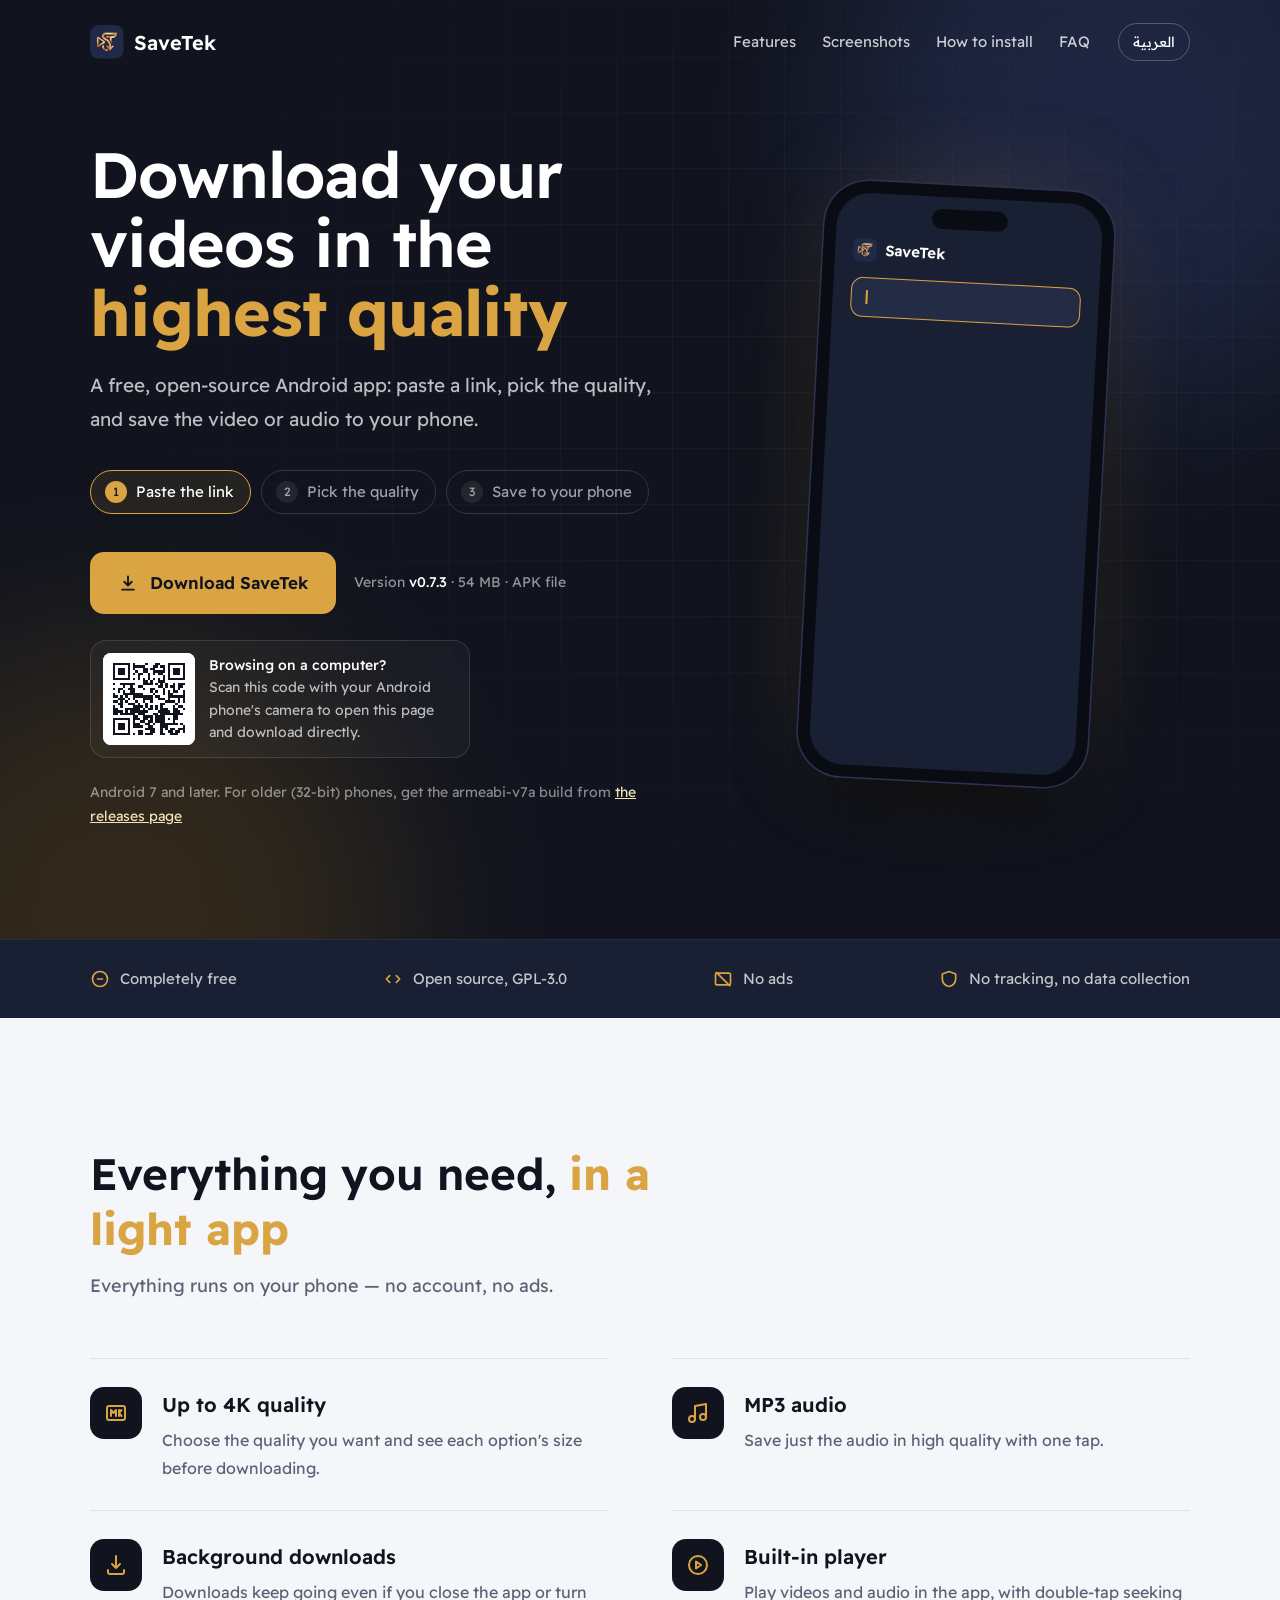
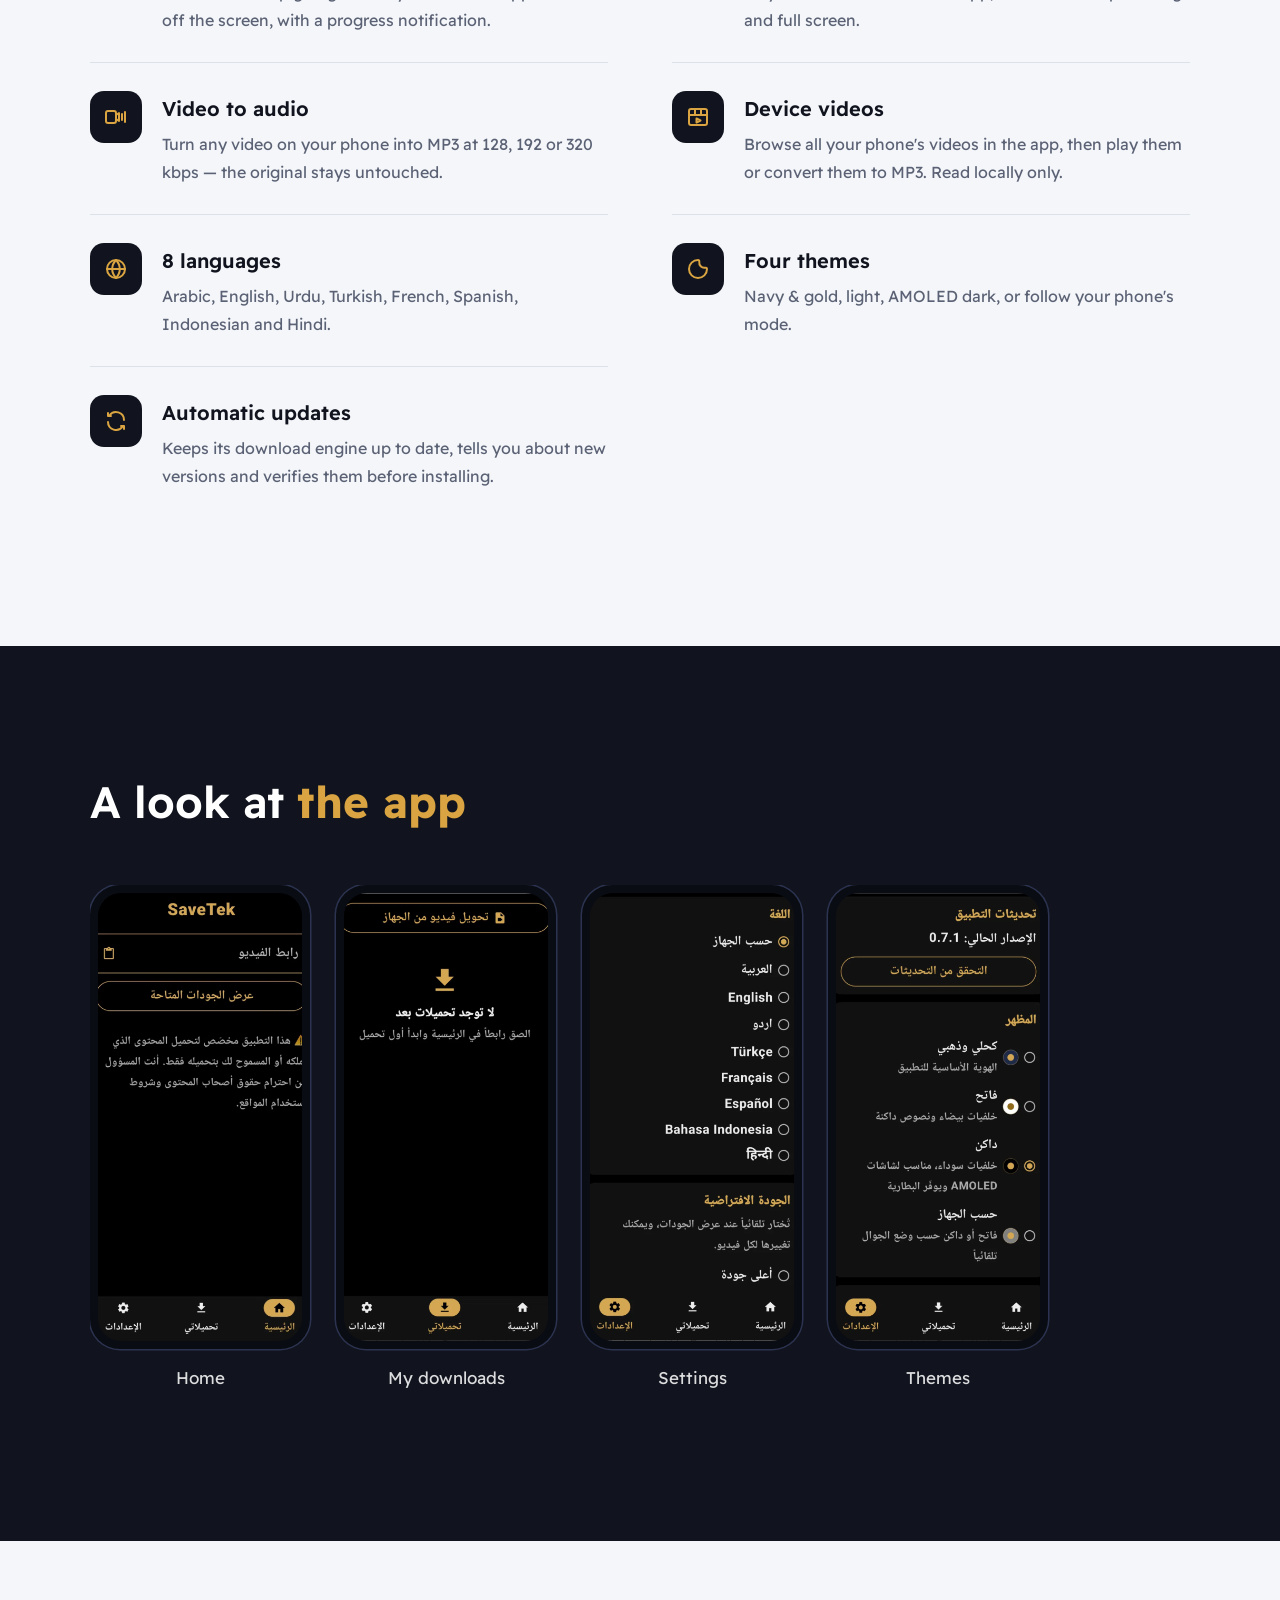
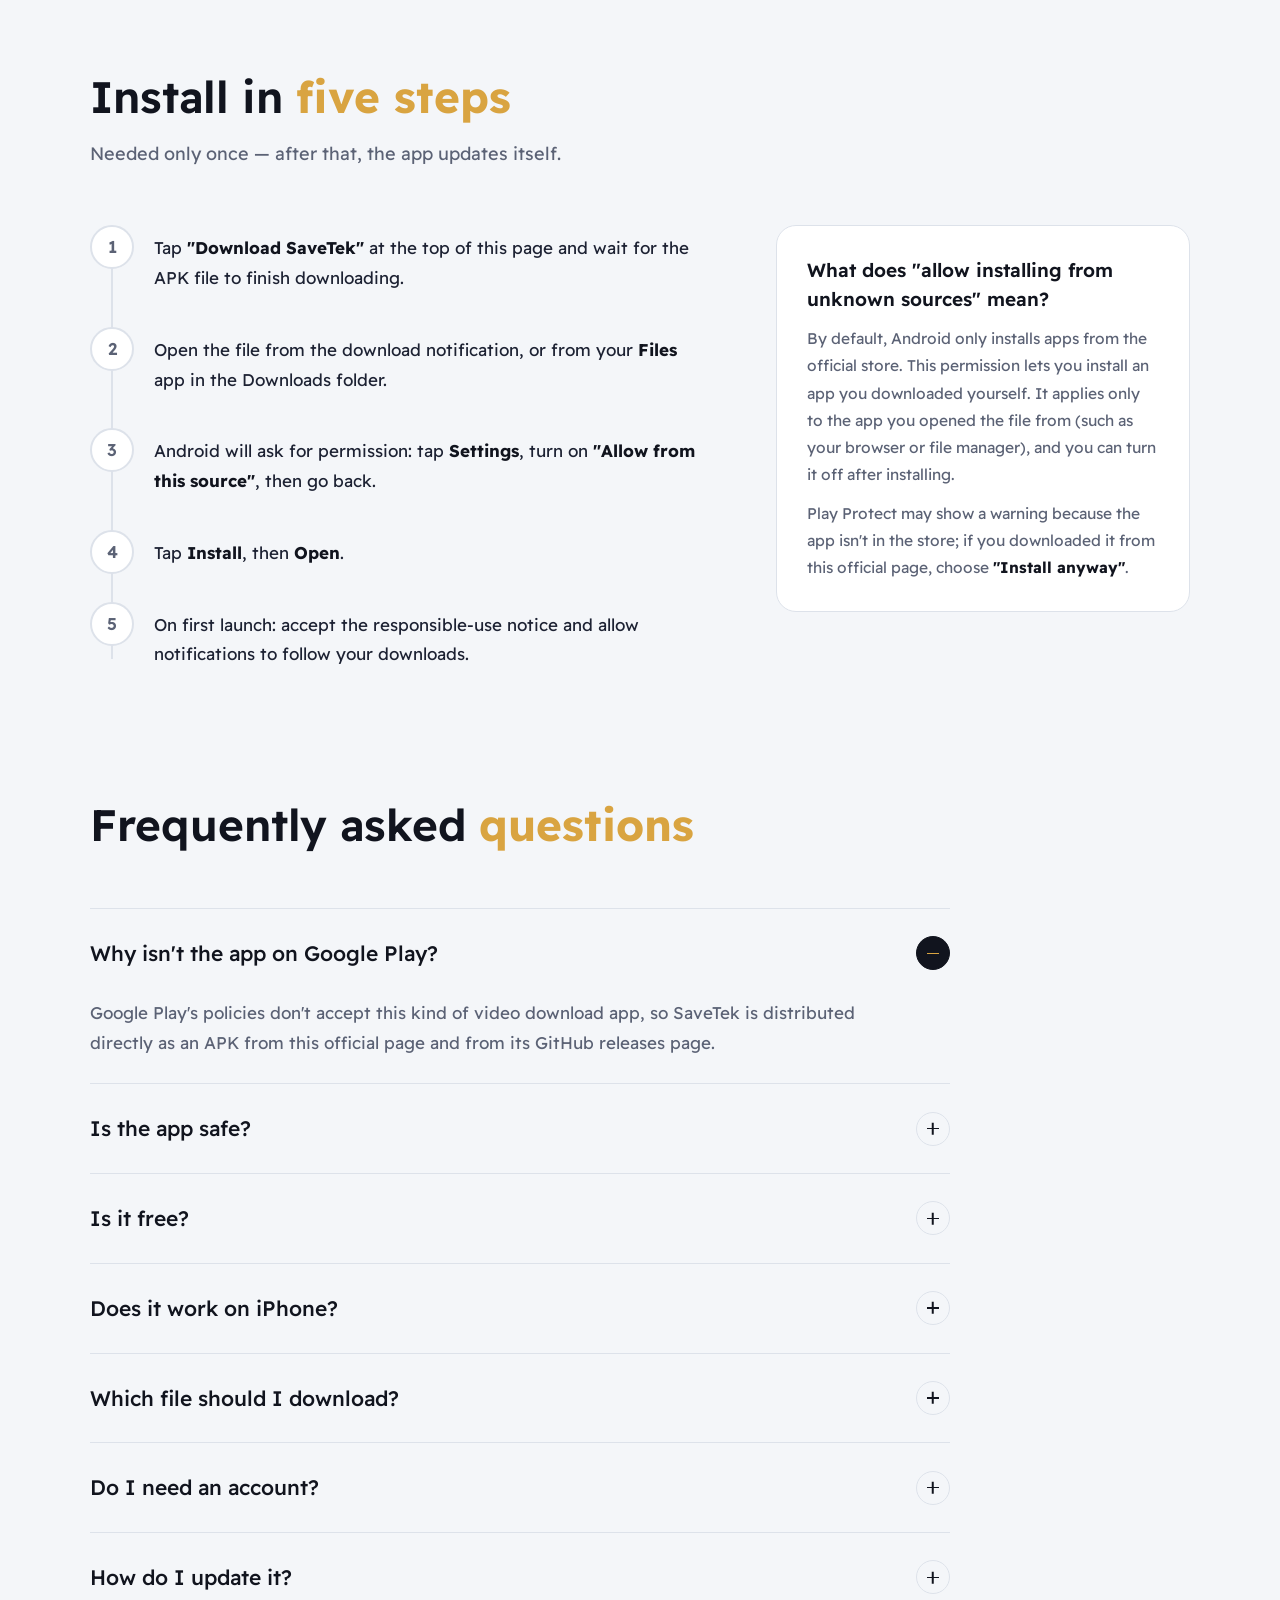
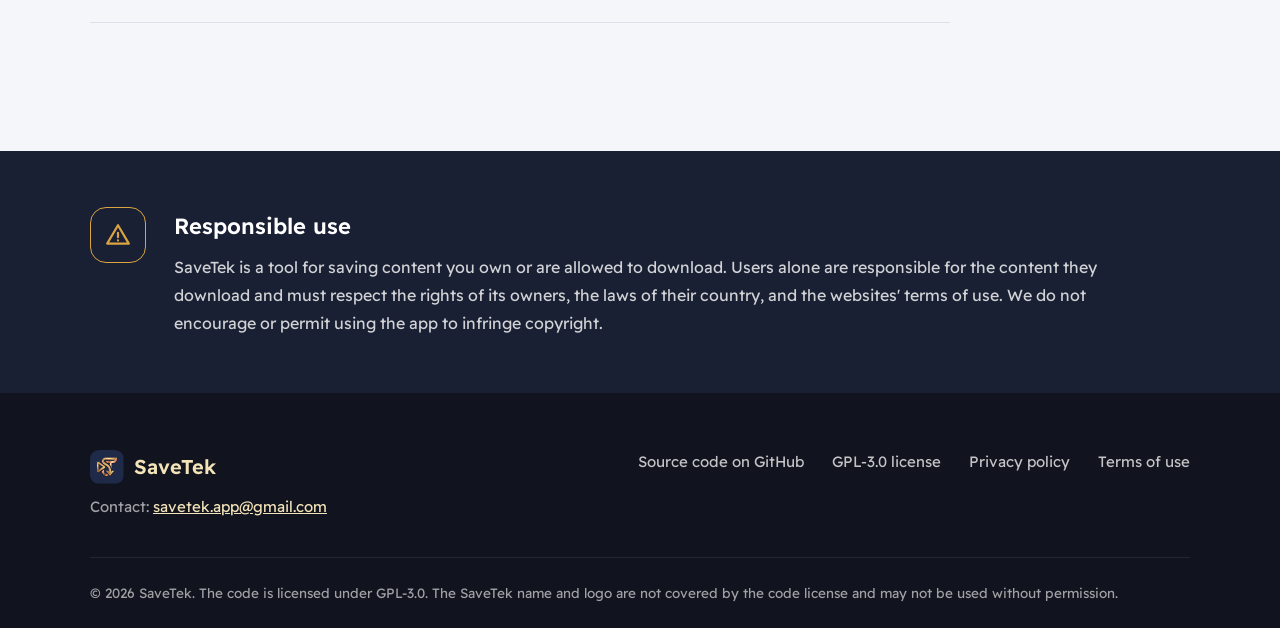
==== docs/index.html @ c4dacf95 "Improve landing page usability - Link previews: absolute og:image/og:url, canonical, Twitter card. -" ====
<!DOCTYPE html>
<html lang="ar" dir="rtl" class="no-js">
<head>
<meta charset="utf-8">
<meta name="viewport" content="width=device-width, initial-scale=1, viewport-fit=cover">
<!-- if JavaScript runs, remove "no-js" right away; otherwise all content stays visible -->
<script>document.documentElement.classList.remove("no-js")</script>
<title>SaveTek — حمّل فيديوهاتك بأعلى جودة</title>
<meta name="description" content="SaveTek: تطبيق أندرويد مجاني ومفتوح المصدر لحفظ الفيديوهات بأعلى جودة، مع صوت MP3 ومشغّل داخلي وتعدد اللغات.">
<link rel="canonical" href="https://savetekapp-lang.github.io/SaveTek/">
<!-- link previews (WhatsApp, Telegram, X…): image and URL must be absolute -->
<meta property="og:type" content="website">
<meta property="og:site_name" content="SaveTek">
<meta property="og:url" content="https://savetekapp-lang.github.io/SaveTek/">
<meta property="og:title" content="SaveTek — حمّل فيديوهاتك بأعلى جودة">
<meta property="og:description" content="تطبيق أندرويد مجاني ومفتوح المصدر لحفظ الفيديوهات بأعلى جودة — Free, open-source Android app to save your videos in the highest quality">
<meta property="og:image" content="https://savetekapp-lang.github.io/SaveTek/assets/icon-512.png">
<meta property="og:image:width" content="512">
<meta property="og:image:height" content="512">
<meta property="og:image:alt" content="SaveTek">
<meta property="og:locale" content="ar_AR">
<meta property="og:locale:alternate" content="en_US">
<meta name="twitter:card" content="summary">
<meta name="theme-color" content="#11141E">
<link rel="icon" href="assets/favicon-64.png">
<link rel="apple-touch-icon" href="assets/icon-512.png">
<style>
/* fonts: self-hosted (SIL OFL 1.1, licenses in assets/fonts) — no requests to third parties */
@font-face{font-family:'IBM Plex Sans Arabic';font-style:normal;font-weight:400;font-display:swap;src:url(assets/fonts/ibmplexsansarabic-400-arabic.woff2) format('woff2');unicode-range:U+0600-06FF, U+0750-077F, U+0870-088E, U+0890-0891, U+0897-08E1, U+08E3-08FF, U+200C-200E, U+2010-2011, U+204F, U+2E41, U+FB50-FDFF, U+FE70-FE74, U+FE76-FEFC, U+102E0-102FB, U+10E60-10E7E, U+10EC2-10EC4, U+10EFC-10EFF, U+1EE00-1EE03, U+1EE05-1EE1F, U+1EE21-1EE22, U+1EE24, U+1EE27, U+1EE29-1EE32, U+1EE34-1EE37, U+1EE39, U+1EE3B, U+1EE42, U+1EE47, U+1EE49, U+1EE4B, U+1EE4D-1EE4F, U+1EE51-1EE52, U+1EE54, U+1EE57, U+1EE59, U+1EE5B, U+1EE5D, U+1EE5F, U+1EE61-1EE62, U+1EE64, U+1EE67-1EE6A, U+1EE6C-1EE72, U+1EE74-1EE77, U+1EE79-1EE7C, U+1EE7E, U+1EE80-1EE89, U+1EE8B-1EE9B, U+1EEA1-1EEA3, U+1EEA5-1EEA9, U+1EEAB-1EEBB, U+1EEF0-1EEF1}
@font-face{font-family:'IBM Plex Sans Arabic';font-style:normal;font-weight:400;font-display:swap;src:url(assets/fonts/ibmplexsansarabic-400-latin.woff2) format('woff2');unicode-range:U+0000-00FF, U+0131, U+0152-0153, U+02BB-02BC, U+02C6, U+02DA, U+02DC, U+0304, U+0308, U+0329, U+2000-206F, U+20AC, U+2122, U+2191, U+2193, U+2212, U+2215, U+FEFF, U+FFFD}
@font-face{font-family:'IBM Plex Sans Arabic';font-style:normal;font-weight:500;font-display:swap;src:url(assets/fonts/ibmplexsansarabic-500-arabic.woff2) format('woff2');unicode-range:U+0600-06FF, U+0750-077F, U+0870-088E, U+0890-0891, U+0897-08E1, U+08E3-08FF, U+200C-200E, U+2010-2011, U+204F, U+2E41, U+FB50-FDFF, U+FE70-FE74, U+FE76-FEFC, U+102E0-102FB, U+10E60-10E7E, U+10EC2-10EC4, U+10EFC-10EFF, U+1EE00-1EE03, U+1EE05-1EE1F, U+1EE21-1EE22, U+1EE24, U+1EE27, U+1EE29-1EE32, U+1EE34-1EE37, U+1EE39, U+1EE3B, U+1EE42, U+1EE47, U+1EE49, U+1EE4B, U+1EE4D-1EE4F, U+1EE51-1EE52, U+1EE54, U+1EE57, U+1EE59, U+1EE5B, U+1EE5D, U+1EE5F, U+1EE61-1EE62, U+1EE64, U+1EE67-1EE6A, U+1EE6C-1EE72, U+1EE74-1EE77, U+1EE79-1EE7C, U+1EE7E, U+1EE80-1EE89, U+1EE8B-1EE9B, U+1EEA1-1EEA3, U+1EEA5-1EEA9, U+1EEAB-1EEBB, U+1EEF0-1EEF1}
@font-face{font-family:'IBM Plex Sans Arabic';font-style:normal;font-weight:500;font-display:swap;src:url(assets/fonts/ibmplexsansarabic-500-latin.woff2) format('woff2');unicode-range:U+0000-00FF, U+0131, U+0152-0153, U+02BB-02BC, U+02C6, U+02DA, U+02DC, U+0304, U+0308, U+0329, U+2000-206F, U+20AC, U+2122, U+2191, U+2193, U+2212, U+2215, U+FEFF, U+FFFD}
@font-face{font-family:'IBM Plex Sans Arabic';font-style:normal;font-weight:600;font-display:swap;src:url(assets/fonts/ibmplexsansarabic-600-arabic.woff2) format('woff2');unicode-range:U+0600-06FF, U+0750-077F, U+0870-088E, U+0890-0891, U+0897-08E1, U+08E3-08FF, U+200C-200E, U+2010-2011, U+204F, U+2E41, U+FB50-FDFF, U+FE70-FE74, U+FE76-FEFC, U+102E0-102FB, U+10E60-10E7E, U+10EC2-10EC4, U+10EFC-10EFF, U+1EE00-1EE03, U+1EE05-1EE1F, U+1EE21-1EE22, U+1EE24, U+1EE27, U+1EE29-1EE32, U+1EE34-1EE37, U+1EE39, U+1EE3B, U+1EE42, U+1EE47, U+1EE49, U+1EE4B, U+1EE4D-1EE4F, U+1EE51-1EE52, U+1EE54, U+1EE57, U+1EE59, U+1EE5B, U+1EE5D, U+1EE5F, U+1EE61-1EE62, U+1EE64, U+1EE67-1EE6A, U+1EE6C-1EE72, U+1EE74-1EE77, U+1EE79-1EE7C, U+1EE7E, U+1EE80-1EE89, U+1EE8B-1EE9B, U+1EEA1-1EEA3, U+1EEA5-1EEA9, U+1EEAB-1EEBB, U+1EEF0-1EEF1}
@font-face{font-family:'IBM Plex Sans Arabic';font-style:normal;font-weight:600;font-display:swap;src:url(assets/fonts/ibmplexsansarabic-600-latin.woff2) format('woff2');unicode-range:U+0000-00FF, U+0131, U+0152-0153, U+02BB-02BC, U+02C6, U+02DA, U+02DC, U+0304, U+0308, U+0329, U+2000-206F, U+20AC, U+2122, U+2191, U+2193, U+2212, U+2215, U+FEFF, U+FFFD}
@font-face{font-family:'Readex Pro';font-style:normal;font-weight:400 700;font-display:swap;src:url(assets/fonts/readexpro-arabic.woff2) format('woff2');unicode-range:U+0600-06FF, U+0750-077F, U+0870-088E, U+0890-0891, U+0897-08E1, U+08E3-08FF, U+200C-200E, U+2010-2011, U+204F, U+2E41, U+FB50-FDFF, U+FE70-FE74, U+FE76-FEFC, U+102E0-102FB, U+10E60-10E7E, U+10EC2-10EC4, U+10EFC-10EFF, U+1EE00-1EE03, U+1EE05-1EE1F, U+1EE21-1EE22, U+1EE24, U+1EE27, U+1EE29-1EE32, U+1EE34-1EE37, U+1EE39, U+1EE3B, U+1EE42, U+1EE47, U+1EE49, U+1EE4B, U+1EE4D-1EE4F, U+1EE51-1EE52, U+1EE54, U+1EE57, U+1EE59, U+1EE5B, U+1EE5D, U+1EE5F, U+1EE61-1EE62, U+1EE64, U+1EE67-1EE6A, U+1EE6C-1EE72, U+1EE74-1EE77, U+1EE79-1EE7C, U+1EE7E, U+1EE80-1EE89, U+1EE8B-1EE9B, U+1EEA1-1EEA3, U+1EEA5-1EEA9, U+1EEAB-1EEBB, U+1EEF0-1EEF1}
@font-face{font-family:'Readex Pro';font-style:normal;font-weight:400 700;font-display:swap;src:url(assets/fonts/readexpro-latin.woff2) format('woff2');unicode-range:U+0000-00FF, U+0131, U+0152-0153, U+02BB-02BC, U+02C6, U+02DA, U+02DC, U+0304, U+0308, U+0329, U+2000-206F, U+20AC, U+2122, U+2191, U+2193, U+2212, U+2215, U+FEFF, U+FFFD}

:root{
  --ink:#11141E;        /* brand navy */
  --navy:#1A2033;
  --navy-2:#242C45;
  --gold:#D9A441;
  --gold-soft:#F3E3B8;
  --paper:#F4F6F9;
  --white:#FFFFFF;
  --text:#1D2233;
  --muted:#5B6275;
  --line:#DDE2EA;
  --head:"Readex Pro","IBM Plex Sans Arabic",system-ui,sans-serif;
  --body:"IBM Plex Sans Arabic","Readex Pro",system-ui,sans-serif;
  --wrap:1180px;
  --ease:cubic-bezier(.2,.7,.2,1);
}
*{box-sizing:border-box;margin:0;padding:0}
html{scroll-behavior:smooth;-webkit-text-size-adjust:100%}
body{font-family:var(--body);color:var(--text);background:var(--paper);line-height:1.75;font-size:17px}
img{max-width:100%;display:block}
a{color:inherit}
button{font:inherit;cursor:pointer}
:focus-visible{outline:3px solid var(--gold);outline-offset:3px;border-radius:6px}
.wrap{max-width:var(--wrap);margin-inline:auto;padding-inline:clamp(20px,4vw,40px)}

/* bilingual */
html[lang="ar"] .en{display:none!important}
html[lang="en"] .ar{display:none!important}
html[lang="en"] body{font-family:"Readex Pro",system-ui,sans-serif}

/* ---------- header ---------- */
.hdr{position:fixed;inset-inline:0;top:0;z-index:50;padding-top:env(safe-area-inset-top,0px);transition:background .35s var(--ease),box-shadow .35s var(--ease)}
.hdr .wrap{display:flex;align-items:center;gap:28px;height:84px;transition:height .35s var(--ease)}
.hdr.scrolled{background:rgba(17,20,30,.92);backdrop-filter:blur(12px);-webkit-backdrop-filter:blur(12px);box-shadow:0 1px 0 rgba(255,255,255,.06)}
.hdr.scrolled .wrap{height:66px}
.brand{display:flex;align-items:center;gap:10px;color:#fff;text-decoration:none;font-family:var(--head);font-weight:600;font-size:20px}
.brand img{width:34px;height:34px;border-radius:9px}
.nav{display:flex;gap:26px;margin-inline-start:auto}
.nav a{color:rgba(255,255,255,.78);text-decoration:none;font-size:15px;position:relative;padding:6px 0;transition:color .2s}
.nav a::after{content:"";position:absolute;inset-inline:0;bottom:0;height:2px;background:var(--gold);transform:scaleX(0);transition:transform .3s var(--ease)}
.nav a:hover{color:#fff}.nav a:hover::after{transform:scaleX(1)}
.lang{border:1px solid rgba(255,255,255,.25);background:none;color:#fff;border-radius:999px;padding:6px 14px;font-size:14px;transition:border-color .2s,background .2s}
.lang:hover{border-color:var(--gold);background:rgba(217,164,65,.1)}
.burger{display:none;background:none;border:0;color:#fff;width:40px;height:40px;margin-inline-start:auto}
@media (max-width:820px){
  .nav{position:fixed;inset-inline:0;top:0;padding:calc(90px + env(safe-area-inset-top,0px)) 28px 28px;flex-direction:column;gap:6px;background:var(--ink);transform:translateY(-100%);transition:transform .4s var(--ease);z-index:-1}
  .nav a{font-size:20px;padding:12px 0}
  .nav.open{transform:none}
  .burger{display:grid;place-items:center}
  .nav{margin:0}
}

/* ---------- hero ---------- */
.hero{position:relative;background:var(--ink);color:#fff;overflow:hidden;padding:calc(140px + env(safe-area-inset-top,0px)) 0 110px}
.hero::before{content:"";position:absolute;inset:0;background-image:linear-gradient(rgba(255,255,255,.035) 1px,transparent 1px),linear-gradient(90deg,rgba(255,255,255,.035) 1px,transparent 1px);background-size:56px 56px;mask-image:radial-gradient(ellipse at 70% 40%,#000 20%,transparent 70%);-webkit-mask-image:radial-gradient(ellipse at 70% 40%,#000 20%,transparent 70%)}
.glow{position:absolute;width:560px;height:560px;border-radius:50%;filter:blur(90px);opacity:.45;pointer-events:none}
.glow.a{background:#2E3B6B;top:-160px;inset-inline-end:-120px;animation:drift 16s ease-in-out infinite alternate}
.glow.b{background:#6B4E1A;bottom:-260px;inset-inline-start:-160px;opacity:.35;animation:drift 20s ease-in-out infinite alternate-reverse}
@keyframes drift{to{transform:translate(60px,40px) scale(1.1)}}
.hero-grid{position:relative;display:grid;grid-template-columns:1.1fr .9fr;gap:60px;align-items:center}
.hero h1{font-family:var(--head);font-weight:600;font-size:clamp(36px,5.4vw,64px);line-height:1.18;letter-spacing:-.01em;margin-bottom:22px}
html[lang="en"] .hero h1{line-height:1.08}
.hero h1 b{font-weight:700;color:var(--gold)}
.hero p.lead{color:rgba(255,255,255,.72);font-size:clamp(17px,1.6vw,19px);max-width:34em;margin-bottom:34px}
.flow{display:flex;flex-wrap:wrap;gap:10px;margin-bottom:38px;list-style:none}
.flow li{display:flex;align-items:center;gap:9px;padding:8px 16px 8px 14px;border-radius:999px;border:1px solid rgba(255,255,255,.14);color:rgba(255,255,255,.6);font-size:15px;transition:all .45s var(--ease)}
.flow li i{font-style:normal;width:22px;height:22px;border-radius:50%;display:grid;place-items:center;font-size:12px;background:rgba(255,255,255,.08);font-family:var(--head);transition:all .45s var(--ease)}
.flow li.on{color:#fff;border-color:var(--gold);background:rgba(217,164,65,.1)}
.flow li.on i{background:var(--gold);color:var(--ink)}
.cta-row{display:flex;flex-wrap:wrap;align-items:center;gap:18px}
.btn{display:inline-flex;align-items:center;gap:12px;background:var(--gold);color:var(--ink);text-decoration:none;font-family:var(--head);font-weight:600;font-size:17px;padding:16px 28px;border-radius:14px;transition:transform .25s var(--ease),box-shadow .25s var(--ease)}
.btn:hover{transform:translateY(-2px);box-shadow:0 14px 30px -12px rgba(217,164,65,.7)}
.btn svg{width:20px;height:20px}
.ver{font-size:14px;color:rgba(255,255,255,.55);line-height:1.5}
.ver strong{color:#fff;font-weight:500}
.note32{margin-top:22px;font-size:14px;color:rgba(255,255,255,.5)}
.note32 a{color:var(--gold-soft)}

/* phone mock (the one orchestrated moment) */
.phone-stage{display:grid;place-items:center}
.phone{width:290px;aspect-ratio:9/18.5;background:#0A0C13;border-radius:44px;padding:12px;box-shadow:0 0 0 1.5px #2C3350,0 40px 80px -30px rgba(0,0,0,.8),0 0 120px -40px rgba(217,164,65,.35);position:relative;transform:rotate(-3deg)}
html[dir="ltr"] .phone{transform:rotate(3deg)}
.screen{height:100%;border-radius:34px;background:var(--navy);overflow:hidden;padding:44px 18px 18px;display:flex;flex-direction:column;gap:14px;position:relative}
.screen::before{content:"";position:absolute;top:12px;left:50%;translate:-50% 0;width:76px;height:20px;border-radius:12px;background:#0A0C13}
.s-top{display:flex;align-items:center;gap:8px;font-family:var(--head);font-weight:600;font-size:15px}
.s-top img{width:24px;height:24px;border-radius:7px}
.s-input{background:var(--navy-2);border:1px solid #333D5E;border-radius:12px;padding:11px 12px;font-size:12px;color:#C9D0E3;direction:ltr;text-align:left;min-height:40px;display:flex;align-items:center;gap:2px;transition:border-color .3s}
.s-input .caret{width:1.5px;height:14px;background:var(--gold);animation:blink 1s steps(1) infinite}
@keyframes blink{50%{opacity:0}}
.phone[data-stage="1"] .s-input{border-color:var(--gold)}
.s-label{font-size:12px;color:#8E97B3;opacity:0;transition:opacity .3s}
.s-q{display:grid;gap:7px}
.s-q div{display:flex;justify-content:space-between;align-items:center;background:var(--navy-2);border:1px solid transparent;border-radius:10px;padding:9px 12px;font-size:12.5px;opacity:0;transform:translateY(8px);transition:all .4s var(--ease)}
.s-q div span{color:#8E97B3;font-size:11.5px;direction:ltr}
.phone[data-stage="2"] .s-label,.phone[data-stage="3"] .s-label,.phone[data-stage="4"] .s-label{opacity:1}
.phone[data-stage="2"] .s-q div,.phone[data-stage="3"] .s-q div,.phone[data-stage="4"] .s-q div{opacity:1;transform:none}
.s-q div:nth-child(2){transition-delay:.08s}.s-q div:nth-child(3){transition-delay:.16s}.s-q div:nth-child(4){transition-delay:.24s}
.phone .s-q div.pick{border-color:var(--gold);background:rgba(217,164,65,.12)}
.s-prog{margin-top:auto;background:var(--navy-2);border-radius:14px;padding:12px;opacity:0;transform:translateY(10px);transition:all .4s var(--ease)}
.phone[data-stage="3"] .s-prog,.phone[data-stage="4"] .s-prog{opacity:1;transform:none}
.s-prog .row{display:flex;justify-content:space-between;font-size:11.5px;color:#C9D0E3;margin-bottom:8px}
.bar{height:6px;border-radius:6px;background:#333D5E;overflow:hidden}
.bar i{display:block;height:100%;width:0;background:var(--gold);border-radius:6px}
.phone[data-stage="3"] .bar i{width:100%;transition:width 2.4s linear}
.phone[data-stage="4"] .bar i{width:100%}
.s-done{display:flex;align-items:center;gap:8px;color:#8FD9A8;font-size:12px;margin-top:8px;opacity:0;transition:opacity .3s}
.phone[data-stage="4"] .s-done{opacity:1}

@media (max-width:900px){
  .hero-grid{grid-template-columns:1fr;gap:56px}
  .phone{width:250px}
}

/* ---------- trust strip ---------- */
.trust{background:var(--navy);color:rgba(255,255,255,.75);border-top:1px solid rgba(255,255,255,.06)}
.trust ul{display:flex;flex-wrap:wrap;justify-content:space-between;gap:16px 30px;list-style:none;padding-block:26px}
.trust li{display:flex;align-items:center;gap:10px;font-size:15px}
.trust svg{width:20px;height:20px;color:var(--gold);flex:none}

/* ---------- sections ---------- */
section.block{padding-block:clamp(80px,10vw,130px)}
.sec-head{max-width:640px;margin-bottom:56px}
.sec-head h2{font-family:var(--head);font-weight:600;font-size:clamp(30px,3.8vw,44px);line-height:1.25;margin-bottom:14px;color:var(--ink)}
.sec-head h2 b{color:var(--gold);font-weight:700}
.sec-head p{color:var(--muted);font-size:18px}
.dark{background:var(--ink);color:#fff}
.dark .sec-head h2{color:#fff}
.dark .sec-head p{color:rgba(255,255,255,.65)}

/* features: list with dividers, not card kit */
.feats{display:grid;grid-template-columns:repeat(2,1fr);column-gap:64px;list-style:none}
.feats li{display:grid;grid-template-columns:52px 1fr;gap:20px;padding-block:28px;border-top:1px solid var(--line)}
.feats .ic{width:52px;height:52px;border-radius:14px;background:var(--ink);color:var(--gold);display:grid;place-items:center;transition:transform .35s var(--ease),background .35s}
.feats li:hover .ic{transform:rotate(-6deg) scale(1.05);background:var(--navy-2)}
.feats .ic svg{width:24px;height:24px}
.feats h3{font-family:var(--head);font-weight:600;font-size:20px;color:var(--ink);margin-bottom:4px}
.feats p{color:var(--muted);font-size:16px}
@media (max-width:760px){.feats{grid-template-columns:1fr}}

/* screenshots */
.shots{display:flex;gap:26px;overflow-x:auto;scroll-snap-type:x mandatory;padding-bottom:20px;scrollbar-width:thin;scrollbar-color:var(--navy-2) transparent}
.shot{flex:none;width:220px;scroll-snap-align:start}
.shot .frame{aspect-ratio:9/19;border-radius:30px;background:#0A0C13;padding:8px;box-shadow:0 0 0 1.5px #2C3350;transition:transform .4s var(--ease)}
.shot:hover .frame{transform:translateY(-6px)}
.shot .frame>*{width:100%;height:100%;border-radius:23px;object-fit:cover;background:var(--navy)}
.shot .ph{display:grid;place-content:center;justify-items:center;gap:12px;color:rgba(255,255,255,.5);font-size:13px;text-align:center}
.shot .ph img{width:40px;height:40px;opacity:.6}
.shot figcaption{text-align:center;margin-top:14px;font-family:var(--head);color:rgba(255,255,255,.85)}

/* install: timeline that fills on scroll */
.install-grid{display:grid;grid-template-columns:1.2fr .8fr;gap:64px;align-items:start}
.steps{list-style:none;position:relative;padding-inline-start:64px}
.steps::before,.steps .fill{content:"";position:absolute;inset-inline-start:21px;top:10px;bottom:10px;width:2px;background:var(--line)}
.steps .fill{background:var(--gold);transform-origin:top;transform:scaleY(var(--p,0));bottom:10px}
.steps li{position:relative;padding-bottom:34px}
.steps li:last-child{padding-bottom:0}
.steps .n{position:absolute;inset-inline-start:-64px;top:0;width:44px;height:44px;border-radius:50%;background:var(--white);border:2px solid var(--line);display:grid;place-items:center;font-family:var(--head);font-weight:600;color:var(--muted);transition:all .4s var(--ease)}
.steps li.done .n{background:var(--gold);border-color:var(--gold);color:var(--ink)}
.steps p{padding-top:8px;font-size:17px}
.steps strong{color:var(--ink)}
.side-note{background:var(--white);border:1px solid var(--line);border-radius:20px;padding:30px;position:sticky;top:100px}
.side-note h3{font-family:var(--head);font-size:19px;font-weight:600;color:var(--ink);margin-bottom:12px;line-height:1.5}
.side-note p{color:var(--muted);font-size:15.5px;margin-bottom:12px}
.side-note p:last-child{margin:0}
.side-note strong{color:var(--ink)}
@media (max-width:900px){.install-grid{grid-template-columns:1fr}.side-note{position:static}}

/* faq accordion */
.faq{max-width:860px}
.qa{border-top:1px solid var(--line)}
.qa:last-child{border-bottom:1px solid var(--line)}
.qa button{width:100%;background:none;border:0;display:flex;justify-content:space-between;align-items:center;gap:20px;padding:26px 0;text-align:start;font-family:var(--head);font-weight:500;font-size:clamp(18px,2vw,21px);color:var(--ink)}
.qa .pm{flex:none;width:34px;height:34px;border-radius:50%;border:1px solid var(--line);position:relative;transition:all .35s var(--ease)}
.qa .pm::before,.qa .pm::after{content:"";position:absolute;inset:0;margin:auto;width:12px;height:1.5px;background:currentColor;transition:transform .35s var(--ease)}
.qa .pm::after{transform:rotate(90deg)}
.qa.open .pm{background:var(--ink);border-color:var(--ink);color:var(--gold)}
.qa.open .pm::after{transform:rotate(0)}
.qa .ans{display:grid;grid-template-rows:0fr;transition:grid-template-rows .45s var(--ease)}
.qa.open .ans{grid-template-rows:1fr}
.qa .ans>div{overflow:hidden}
.qa .ans p{color:var(--muted);padding-bottom:26px;max-width:46em}

/* responsible use */
.resp{background:var(--navy);color:rgba(255,255,255,.8)}
.resp .wrap{display:grid;grid-template-columns:auto 1fr;gap:28px;align-items:start;padding-block:56px}
.resp .ic{width:56px;height:56px;border-radius:16px;border:1.5px solid var(--gold);color:var(--gold);display:grid;place-items:center}
.resp h2{font-family:var(--head);font-weight:600;font-size:22px;color:#fff;margin-bottom:8px}
.resp p{max-width:60em;font-size:16px}
@media (max-width:600px){.resp .wrap{grid-template-columns:1fr}}

/* footer */
footer{background:var(--ink);color:rgba(255,255,255,.6);font-size:15px;padding-bottom:env(safe-area-inset-bottom,0px)}
.f-top{display:flex;flex-wrap:wrap;justify-content:space-between;gap:30px;padding-block:56px 36px}
.f-top a{color:var(--gold-soft)}
.f-links{display:flex;flex-wrap:wrap;gap:12px 28px}
.f-links a{color:rgba(255,255,255,.75);text-decoration:none}
.f-links a:hover{color:#fff;text-decoration:underline}
.f-bot{border-top:1px solid rgba(255,255,255,.08);padding-block:24px;font-size:13.5px;line-height:1.7}

/* ---------- desktop: QR to open this page on the phone ---------- */
.qr{display:none;align-items:center;gap:14px;margin-top:26px;padding:12px 16px 12px 12px;border:1px solid rgba(255,255,255,.12);border-radius:16px;max-width:380px;background:rgba(255,255,255,.03)}
.qr img{width:92px;height:92px;border-radius:8px;background:#fff;flex:none}
.qr p{font-size:14px;color:rgba(255,255,255,.7);line-height:1.6}
.qr strong{color:#fff;font-weight:500;display:block}
@media (hover:hover) and (pointer:fine) and (min-width:900px){.qr{display:flex}}

/* ---------- iPhone / iPad visitors ---------- */
.ios-note{display:none;margin-top:18px;padding:12px 16px;border-radius:12px;background:rgba(217,164,65,.12);border:1px solid rgba(217,164,65,.4);color:var(--gold-soft);font-size:15px;max-width:34em}
.is-ios .ios-note{display:block}

/* ---------- mobile: a shorter page ---------- */
@media (max-width:900px){
  .flow{display:none}   /* the phone animation already shows the 3 steps */
  .hero{padding-bottom:70px}
  .phone{width:210px}
}
@media (max-width:760px){
  .feats{grid-template-columns:repeat(2,1fr);column-gap:14px}
  .feats li{grid-template-columns:1fr;gap:10px;padding-block:20px}
  .feats .ic{width:44px;height:44px;border-radius:12px}
  .feats h3{font-size:16.5px;line-height:1.45}
  .feats p{font-size:14px;line-height:1.65}
  .feats li:last-child:nth-child(odd){grid-column:1/-1}
}

/* "swipe" hint only when the screenshots really overflow */
.swipe-hint{display:none}
.shots-scroll .swipe-hint{display:block}

/* ---------- comfortable tap targets on touch screens (~44px) ---------- */
@media (pointer:coarse){
  .f-links a,.f-top a,.note32 a{display:inline-block;padding-block:10px}
  .f-links{gap:0 24px}
}

/* pause decorative motion while the hero is off-screen (saves battery) */
.hero.paused .glow{animation-play-state:paused}

/* scroll reveal (subtle) */
/* .rv hides content only when JavaScript is running; without it, .no-js keeps everything visible */
.rv{opacity:0;transform:translateY(24px);transition:opacity .8s var(--ease),transform .8s var(--ease)}
.rv.in{opacity:1;transform:none}
.no-js .rv{opacity:1;transform:none}

@media (prefers-reduced-motion:reduce){
  *,*::before,*::after{animation:none!important;transition:none!important;scroll-behavior:auto!important}
  .rv{opacity:1;transform:none}
}
</style>
</head>
<body>

<!-- ============ HEADER ============ -->
<header class="hdr" id="hdr">
  <div class="wrap">
    <a class="brand" href="#top"><img src="assets/favicon-64.png" alt="">SaveTek</a>
    <nav class="nav" id="nav">
      <a href="#features"><span class="ar">الميزات</span><span class="en">Features</span></a>
      <a href="#screens"><span class="ar">لقطات الشاشة</span><span class="en">Screenshots</span></a>
      <a href="#install"><span class="ar">طريقة التثبيت</span><span class="en">How to install</span></a>
      <a href="#faq"><span class="ar">الأسئلة الشائعة</span><span class="en">FAQ</span></a>
    </nav>
    <button class="lang" id="langBtn" type="button"><span class="ar">English</span><span class="en">العربية</span></button>
    <button class="burger" id="burger" type="button" aria-label="Menu" aria-expanded="false">
      <svg width="24" height="24" viewBox="0 0 24 24" fill="none" stroke="currentColor" stroke-width="2" stroke-linecap="round"><path d="M4 7h16M4 12h16M4 17h16"/></svg>
    </button>
  </div>
</header>

<main id="top">

<!-- ============ HERO ============ -->
<section class="hero">
  <div class="glow a"></div><div class="glow b"></div>
  <div class="wrap hero-grid">
    <div>
      <h1>
        <span class="ar">حمّل فيديوهاتك <b>بأعلى جودة</b></span>
        <span class="en">Download your videos in the <b>highest quality</b></span>
      </h1>
      <p class="lead">
        <span class="ar">تطبيق أندرويد مجاني ومفتوح المصدر: الصق الرابط، اختر الجودة، واحفظ الفيديو أو الصوت في جوالك.</span>
        <span class="en">A free, open-source Android app: paste a link, pick the quality, and save the video or audio to your phone.</span>
      </p>
      <ol class="flow" id="flow">
        <li data-s="1"><i>1</i><span class="ar">الصق الرابط</span><span class="en">Paste the link</span></li>
        <li data-s="2"><i>2</i><span class="ar">اختر الجودة</span><span class="en">Pick the quality</span></li>
        <li data-s="3"><i>3</i><span class="ar">احفظ في جوالك</span><span class="en">Save to your phone</span></li>
      </ol>
      <div class="cta-row">
        <a class="btn" id="dlBtn" href="https://github.com/savetekapp-lang/SaveTek/releases/latest">
          <svg viewBox="0 0 24 24" fill="none" stroke="currentColor" stroke-width="2.2" stroke-linecap="round" stroke-linejoin="round"><path d="M12 4v11m0 0-4.5-4.5M12 15l4.5-4.5M5 20h14"/></svg>
          <span class="ar">تحميل SaveTek</span><span class="en">Download SaveTek</span>
        </a>
        <div class="ver" id="ver">
          <span class="ar">الإصدار <strong id="verAr">…</strong><bdi class="size"></bdi> · ملف APK</span>
          <span class="en">Version <strong id="verEn">…</strong><bdi class="size"></bdi> · APK file</span>
        </div>
      </div>
      <p class="ios-note" role="note">
        <span class="ar">SaveTek متوفر لأجهزة أندرويد فقط حالياً، ولا يعمل على الآيفون أو الآيباد.</span>
        <span class="en">SaveTek is currently available for Android only — it doesn't run on iPhone or iPad.</span>
      </p>
      <div class="qr">
        <img src="assets/qr-site.svg" alt="QR code: savetekapp-lang.github.io/SaveTek" width="92" height="92">
        <p>
          <span class="ar"><strong>تتصفّح من الكمبيوتر؟</strong>امسح الرمز بكاميرا جوالك الأندرويد لفتح هذه الصفحة والتحميل مباشرة.</span>
          <span class="en"><strong>Browsing on a computer?</strong>Scan this code with your Android phone's camera to open this page and download directly.</span>
        </p>
      </div>
      <p class="note32">
        <span class="ar">لأندرويد 7 فما فوق. للجوالات القديمة (32-bit) اختر نسخة armeabi-v7a من <a id="relAr" href="https://github.com/savetekapp-lang/SaveTek/releases/latest">صفحة الإصدارات</a></span>
        <span class="en">Android 7 and later. For older (32-bit) phones, get the armeabi-v7a build from <a id="relEn" href="https://github.com/savetekapp-lang/SaveTek/releases/latest">the releases page</a></span>
      </p>
    </div>

    <div class="phone-stage" aria-hidden="true">
      <div class="phone" id="phone" data-stage="0">
        <div class="screen">
          <div class="s-top"><img src="assets/favicon-64.png" alt="">SaveTek</div>
          <div class="s-input"><span id="typed"></span><span class="caret"></span></div>
          <div class="s-label"><span class="ar">اختر الجودة</span><span class="en">Choose quality</span></div>
          <div class="s-q">
            <div>4K <span>512 MB</span></div>
            <div class="q1080">1080p <span>148 MB</span></div>
            <div>720p <span>86 MB</span></div>
            <div>MP3 320 <span>9 MB</span></div>
          </div>
          <div class="s-prog">
            <div class="row"><span>1080p</span><span id="pct">0%</span></div>
            <div class="bar"><i></i></div>
            <div class="s-done">
              <svg width="14" height="14" viewBox="0 0 24 24" fill="none" stroke="currentColor" stroke-width="3" stroke-linecap="round" stroke-linejoin="round"><path d="m5 12 5 5 9-10"/></svg>
              <span class="ar">تم الحفظ في الجوال</span><span class="en">Saved to your phone</span>
            </div>
          </div>
        </div>
      </div>
    </div>
  </div>
</section>

<!-- ============ TRUST STRIP ============ -->
<div class="trust">
  <ul class="wrap">
    <li><svg viewBox="0 0 24 24" fill="none" stroke="currentColor" stroke-width="2" stroke-linecap="round" stroke-linejoin="round"><circle cx="12" cy="12" r="9"/><path d="M9 12h6"/></svg><span class="ar">مجاني بالكامل</span><span class="en">Completely free</span></li>
    <li><svg viewBox="0 0 24 24" fill="none" stroke="currentColor" stroke-width="2" stroke-linecap="round" stroke-linejoin="round"><path d="m8 8-4 4 4 4M16 8l4 4-4 4"/></svg><span class="ar">مفتوح المصدر GPL-3.0</span><span class="en">Open source, GPL-3.0</span></li>
    <li><svg viewBox="0 0 24 24" fill="none" stroke="currentColor" stroke-width="2" stroke-linecap="round" stroke-linejoin="round"><rect x="3" y="5" width="18" height="14" rx="2"/><path d="m4 4 16 16"/></svg><span class="ar">بدون إعلانات</span><span class="en">No ads</span></li>
    <li><svg viewBox="0 0 24 24" fill="none" stroke="currentColor" stroke-width="2" stroke-linecap="round" stroke-linejoin="round"><path d="M12 3 4 6v6c0 5 3.5 8 8 9 4.5-1 8-4 8-9V6z"/></svg><span class="ar">بدون تتبع أو جمع بيانات</span><span class="en">No tracking, no data collection</span></li>
  </ul>
</div>

<!-- ============ FEATURES ============ -->
<section class="block" id="features">
  <div class="wrap">
    <div class="sec-head rv">
      <h2><span class="ar">كل ما تحتاجه، <b>في تطبيق خفيف</b></span><span class="en">Everything you need, <b>in a light app</b></span></h2>
      <p><span class="ar">كل شيء يعمل داخل جوالك: بدون حساب، وبدون إعلانات.</span><span class="en">Everything runs on your phone — no account, no ads.</span></p>
    </div>
    <ul class="feats">
      <li class="rv"><div class="ic"><svg viewBox="0 0 24 24" fill="none" stroke="currentColor" stroke-width="2" stroke-linecap="round" stroke-linejoin="round"><rect x="3" y="5" width="18" height="14" rx="2"/><path d="M7 15V9l2.5 3L12 9v6M15 9v6m0-3 2.5-3M15 12l2.5 3"/></svg></div>
        <div><h3><span class="ar">جودة حتى 4K</span><span class="en">Up to 4K quality</span></h3><p><span class="ar">اختر الجودة التي تريدها مع حجم كل جودة قبل التحميل.</span><span class="en">Choose the quality you want and see each option's size before downloading.</span></p></div></li>
      <li class="rv"><div class="ic"><svg viewBox="0 0 24 24" fill="none" stroke="currentColor" stroke-width="2" stroke-linecap="round" stroke-linejoin="round"><path d="M9 18V5l11-2v13"/><circle cx="6" cy="18" r="3"/><circle cx="17" cy="16" r="3"/></svg></div>
        <div><h3><span class="ar">صوت MP3</span><span class="en">MP3 audio</span></h3><p><span class="ar">احفظ الصوت فقط بجودة عالية بضغطة واحدة.</span><span class="en">Save just the audio in high quality with one tap.</span></p></div></li>
      <li class="rv"><div class="ic"><svg viewBox="0 0 24 24" fill="none" stroke="currentColor" stroke-width="2" stroke-linecap="round" stroke-linejoin="round"><path d="M12 3v12m0 0-4-4m4 4 4-4"/><path d="M4 17v2a2 2 0 0 0 2 2h12a2 2 0 0 0 2-2v-2"/></svg></div>
        <div><h3><span class="ar">التحميل في الخلفية</span><span class="en">Background downloads</span></h3><p><span class="ar">يستمر التحميل حتى لو أغلقت التطبيق أو أطفأت الشاشة، مع إشعار وشريط تقدّم.</span><span class="en">Downloads keep going even if you close the app or turn off the screen, with a progress notification.</span></p></div></li>
      <li class="rv"><div class="ic"><svg viewBox="0 0 24 24" fill="none" stroke="currentColor" stroke-width="2" stroke-linecap="round" stroke-linejoin="round"><circle cx="12" cy="12" r="9"/><path d="m10 8.5 5 3.5-5 3.5z"/></svg></div>
        <div><h3><span class="ar">مشغّل داخلي</span><span class="en">Built-in player</span></h3><p><span class="ar">شغّل الفيديو والصوت داخل التطبيق مع التقديم بنقرتين وملء الشاشة.</span><span class="en">Play videos and audio in the app, with double-tap seeking and full screen.</span></p></div></li>
      <li class="rv"><div class="ic"><svg viewBox="0 0 24 24" fill="none" stroke="currentColor" stroke-width="2" stroke-linecap="round" stroke-linejoin="round"><rect x="2" y="6" width="10" height="12" rx="2"/><path d="m12 10 3-2v8l-3-2M18 9v6M21 7v10"/></svg></div>
        <div><h3><span class="ar">تحويل الفيديو إلى صوت</span><span class="en">Video to audio</span></h3><p><span class="ar">حوّل أي فيديو في جوالك إلى MP3 بجودة 128 أو 192 أو 320 kbps، والأصل يبقى كما هو.</span><span class="en">Turn any video on your phone into MP3 at 128, 192 or 320 kbps — the original stays untouched.</span></p></div></li>
      <li class="rv"><div class="ic"><svg viewBox="0 0 24 24" fill="none" stroke="currentColor" stroke-width="2" stroke-linecap="round" stroke-linejoin="round"><rect x="3" y="4" width="18" height="16" rx="2"/><path d="M3 10h18M9 4v6M15 4v6"/><path d="m10.5 13.5 4 2-4 2z"/></svg></div>
        <div><h3><span class="ar">فيديوهات الجهاز</span><span class="en">Device videos</span></h3><p><span class="ar">تصفّح كل فيديوهات جوالك داخل التطبيق، وشغّلها أو حوّلها إلى MP3 مباشرة. تُقرأ محلياً فقط.</span><span class="en">Browse all your phone's videos in the app, then play them or convert them to MP3. Read locally only.</span></p></div></li>
      <li class="rv"><div class="ic"><svg viewBox="0 0 24 24" fill="none" stroke="currentColor" stroke-width="2" stroke-linecap="round" stroke-linejoin="round"><circle cx="12" cy="12" r="9"/><path d="M3 12h18M12 3c2.5 2.7 3.8 5.7 3.8 9s-1.3 6.3-3.8 9c-2.5-2.7-3.8-5.7-3.8-9S9.5 5.7 12 3z"/></svg></div>
        <div><h3><span class="ar">8 لغات</span><span class="en">8 languages</span></h3><p><span class="ar">العربية، الإنجليزية، الأردية، التركية، الفرنسية، الإسبانية، الإندونيسية والهندية.</span><span class="en">Arabic, English, Urdu, Turkish, French, Spanish, Indonesian and Hindi.</span></p></div></li>
      <li class="rv"><div class="ic"><svg viewBox="0 0 24 24" fill="none" stroke="currentColor" stroke-width="2" stroke-linecap="round" stroke-linejoin="round"><path d="M12 3a9 9 0 1 0 9 9c0-1-1-1.5-2-1.3A5 5 0 0 1 13.3 5C13.5 4 13 3 12 3z"/></svg></div>
        <div><h3><span class="ar">أربعة مظاهر</span><span class="en">Four themes</span></h3><p><span class="ar">كحلي وذهبي، فاتح، داكن لشاشات AMOLED، أو حسب وضع جوالك.</span><span class="en">Navy &amp; gold, light, AMOLED dark, or follow your phone's mode.</span></p></div></li>
      <li class="rv"><div class="ic"><svg viewBox="0 0 24 24" fill="none" stroke="currentColor" stroke-width="2" stroke-linecap="round" stroke-linejoin="round"><path d="M20 11a8 8 0 0 0-14.6-4.5M4 4v3h3M4 13a8 8 0 0 0 14.6 4.5M20 20v-3h-3"/></svg></div>
        <div><h3><span class="ar">تحديث تلقائي</span><span class="en">Automatic updates</span></h3><p><span class="ar">يحدّث محرك التحميل تلقائياً، وينبّهك بالإصدارات الجديدة ويتحقق من سلامتها قبل التثبيت.</span><span class="en">Keeps its download engine up to date, tells you about new versions and verifies them before installing.</span></p></div></li>
    </ul>
  </div>
</section>

<!-- ============ SCREENSHOTS ============ -->
<section class="block dark" id="screens">
  <div class="wrap">
    <div class="sec-head rv">
      <h2><span class="ar">نظرة على <b>التطبيق</b></span><span class="en">A look at <b>the app</b></span></h2>
      <p class="swipe-hint"><span class="ar">اسحب لرؤية المزيد من الشاشات.</span><span class="en">Swipe to see more screens.</span></p>
    </div>
    <div class="shots rv" id="shots">
      <figure class="shot" data-src="screenshots/home.png"><div class="frame"></div><figcaption><span class="ar">الرئيسية</span><span class="en">Home</span></figcaption></figure>
      <figure class="shot" data-src="screenshots/downloads.png"><div class="frame"></div><figcaption><span class="ar">تحميلاتي</span><span class="en">My downloads</span></figcaption></figure>
      <figure class="shot" data-src="screenshots/player.png"><div class="frame"></div><figcaption><span class="ar">المشغّل</span><span class="en">Player</span></figcaption></figure>
      <figure class="shot" data-src="screenshots/audio.png"><div class="frame"></div><figcaption><span class="ar">مشغّل الصوت MP3</span><span class="en">MP3 audio player</span></figcaption></figure>
      <figure class="shot" data-src="screenshots/settings.png"><div class="frame"></div><figcaption><span class="ar">الإعدادات</span><span class="en">Settings</span></figcaption></figure>
      <figure class="shot" data-src="screenshots/themes.png"><div class="frame"></div><figcaption><span class="ar">المظهر</span><span class="en">Themes</span></figcaption></figure>
    </div>
  </div>
</section>

<!-- ============ INSTALL ============ -->
<section class="block" id="install">
  <div class="wrap">
    <div class="sec-head rv">
      <h2><span class="ar">التثبيت في <b>خمس خطوات</b></span><span class="en">Install in <b>five steps</b></span></h2>
      <p><span class="ar">تحتاجها مرة واحدة فقط، وبعدها يحدّث التطبيق نفسه بنفسه.</span><span class="en">Needed only once — after that, the app updates itself.</span></p>
    </div>
    <div class="install-grid">
      <ol class="steps" id="steps">
        <span class="fill" aria-hidden="true"></span>
        <li><span class="n">1</span><p><span class="ar">اضغط زر <strong>"تحميل SaveTek"</strong> أعلى الصفحة، وانتظر حتى يكتمل تحميل ملف APK.</span><span class="en">Tap <strong>"Download SaveTek"</strong> at the top of this page and wait for the APK file to finish downloading.</span></p></li>
        <li><span class="n">2</span><p><span class="ar">افتح الملف من إشعار التحميل، أو من تطبيق <strong>"الملفات"</strong> داخل مجلد التنزيلات.</span><span class="en">Open the file from the download notification, or from your <strong>Files</strong> app in the Downloads folder.</span></p></li>
        <li><span class="n">3</span><p><span class="ar">سيطلب أندرويد السماح بالتثبيت: اضغط <strong>"الإعدادات"</strong> وفعّل <strong>"السماح من هذا المصدر"</strong>، ثم ارجع.</span><span class="en">Android will ask for permission: tap <strong>Settings</strong>, turn on <strong>"Allow from this source"</strong>, then go back.</span></p></li>
        <li><span class="n">4</span><p><span class="ar">اضغط <strong>"تثبيت"</strong>، ثم <strong>"فتح"</strong>.</span><span class="en">Tap <strong>Install</strong>, then <strong>Open</strong>.</span></p></li>
        <li><span class="n">5</span><p><span class="ar">عند أول فتح: وافق على تنبيه الاستخدام المسؤول، واسمح بالإشعارات لتتابع تحميلاتك.</span><span class="en">On first launch: accept the responsible-use notice and allow notifications to follow your downloads.</span></p></li>
      </ol>
      <aside class="side-note rv">
        <h3><span class="ar">ما معنى "السماح بالتثبيت من مصادر غير معروفة"؟</span><span class="en">What does "allow installing from unknown sources" mean?</span></h3>
        <p><span class="ar">يسمح أندرويد افتراضياً بتثبيت التطبيقات من المتجر الرسمي فقط. هذا الإذن يسمح لك بتثبيت تطبيق حمّلته بنفسك، ويُعطى فقط للتطبيق الذي فتحت منه الملف (مثل المتصفح أو مدير الملفات)، ويمكنك إطفاؤه بعد التثبيت.</span><span class="en">By default, Android only installs apps from the official store. This permission lets you install an app you downloaded yourself. It applies only to the app you opened the file from (such as your browser or file manager), and you can turn it off after installing.</span></p>
        <p><span class="ar">قد تظهر رسالة تحذير من حماية Play لأن التطبيق ليس في المتجر؛ إذا كنت حمّلته من هذه الصفحة الرسمية فاختر <strong>"التثبيت على أي حال"</strong>.</span><span class="en">Play Protect may show a warning because the app isn't in the store; if you downloaded it from this official page, choose <strong>"Install anyway"</strong>.</span></p>
      </aside>
    </div>
  </div>
</section>

<!-- ============ FAQ ============ -->
<section class="block" id="faq" style="padding-top:0">
  <div class="wrap">
    <div class="sec-head rv">
      <h2><span class="ar">الأسئلة <b>الشائعة</b></span><span class="en">Frequently asked <b>questions</b></span></h2>
    </div>
    <div class="faq rv">
      <div class="qa open">
        <button type="button" aria-expanded="true"><span><span class="ar">لماذا ليس التطبيق في Google Play؟</span><span class="en">Why isn't the app on Google Play?</span></span><span class="pm"></span></button>
        <div class="ans"><div><p><span class="ar">سياسات Google Play لا تقبل هذا النوع من تطبيقات تحميل الفيديو، لذلك نوزّع SaveTek مباشرة كملف APK من هذه الصفحة الرسمية ومن صفحة الإصدارات على GitHub.</span><span class="en">Google Play's policies don't accept this kind of video download app, so SaveTek is distributed directly as an APK from this official page and from its GitHub releases page.</span></p></div></div>
      </div>
      <div class="qa">
        <button type="button" aria-expanded="false"><span><span class="ar">هل التطبيق آمن؟</span><span class="en">Is the app safe?</span></span><span class="pm"></span></button>
        <div class="ans"><div><p><span class="ar">نعم. الكود المصدري منشور كاملاً على GitHub ويمكن لأي شخص مراجعته. كل إصدار موقّع بالمفتاح نفسه، والتطبيق يتحقق من بصمة SHA-256 وتوقيع أي تحديث قبل تثبيته ويرفضه إذا لم يتطابق. لا يجمع أي بيانات شخصية، ولا يحتوي على إعلانات أو أدوات تتبع. حمّله فقط من هذه الصفحة أو من صفحة الإصدارات الرسمية.</span><span class="en">Yes. The full source code is published on GitHub for anyone to review. Every release is signed with the same key, and the app verifies the SHA-256 fingerprint and signature of any update before installing it, rejecting it if they don't match. It collects no personal data and contains no ads or trackers. Only download it from this page or the official releases page.</span></p></div></div>
      </div>
      <div class="qa">
        <button type="button" aria-expanded="false"><span><span class="ar">هل التطبيق مجاني؟</span><span class="en">Is it free?</span></span><span class="pm"></span></button>
        <div class="ans"><div><p><span class="ar">نعم، مجاني بالكامل، بدون اشتراكات أو مشتريات داخلية أو إعلانات، ومفتوح المصدر بترخيص GPL-3.0.</span><span class="en">Yes, completely free — no subscriptions, in-app purchases or ads — and open source under the GPL-3.0 license.</span></p></div></div>
      </div>
      <div class="qa">
        <button type="button" aria-expanded="false"><span><span class="ar">هل يعمل على الآيفون؟</span><span class="en">Does it work on iPhone?</span></span><span class="pm"></span></button>
        <div class="ans"><div><p><span class="ar">لا، SaveTek متوفر لأجهزة أندرويد فقط (أندرويد 7 فما فوق). نظام iOS في الآيفون والآيباد لا يسمح بتثبيت ملفات APK.</span><span class="en">No. SaveTek is for Android only (Android 7 and later). iOS on iPhone and iPad can't install APK files.</span></p></div></div>
      </div>
      <div class="qa">
        <button type="button" aria-expanded="false"><span><span class="ar">أي ملف أحمّل لجوالي؟</span><span class="en">Which file should I download?</span></span><span class="pm"></span></button>
        <div class="ans"><div><p><span class="ar">زر "تحميل SaveTek" يعطيك نسخة <strong>arm64-v8a</strong> التي تناسب أغلب الجوالات الحديثة. إذا ظهرت رسالة أن التطبيق غير متوافق مع جوالك، فجوالك غالباً قديم (32-bit): حمّل نسخة <strong>armeabi-v7a</strong> من صفحة الإصدارات. ونسخة <strong>universal</strong> تعمل على كل الأجهزة لكن حجمها أكبر.</span><span class="en">The "Download SaveTek" button gives you the <strong>arm64-v8a</strong> build, which fits most modern phones. If Android says the app isn't compatible, your phone is probably an older 32-bit one: get the <strong>armeabi-v7a</strong> build from the releases page. The <strong>universal</strong> build works everywhere but is larger.</span></p></div></div>
      </div>
      <div class="qa">
        <button type="button" aria-expanded="false"><span><span class="ar">هل أحتاج إلى حساب أو تسجيل؟</span><span class="en">Do I need an account?</span></span><span class="pm"></span></button>
        <div class="ans"><div><p><span class="ar">لا. لا حسابات ولا تسجيل ولا بريد إلكتروني. ثبّت التطبيق وابدأ مباشرة، وكل إعداداتك وتحميلاتك تبقى في جوالك فقط.</span><span class="en">No. No accounts, no sign-up, no email. Install the app and start right away — all your settings and downloads stay on your phone.</span></p></div></div>
      </div>
      <div class="qa">
        <button type="button" aria-expanded="false"><span><span class="ar">كيف أحدّث التطبيق؟</span><span class="en">How do I update it?</span></span><span class="pm"></span></button>
        <div class="ans"><div><p><span class="ar">التطبيق يتحقق من وجود إصدار جديد عند كل فتح، ويُظهر نقطة حمراء على "الإعدادات" ونافذة فيها "ما الجديد" وزر "تحديث الآن". يمكنك أيضاً الضغط على "التحقق من التحديثات" في الإعدادات، أو تحميل آخر إصدار من هذه الصفحة وتثبيته فوق القديم دون أن تفقد تحميلاتك.</span><span class="en">The app checks for a new version every time it opens, showing a red dot on Settings and a window with what's new and an "Update now" button. You can also tap "Check for updates" in Settings, or download the latest version from this page and install it over the old one without losing your downloads.</span></p></div></div>
      </div>
    </div>
  </div>
</section>

<!-- ============ RESPONSIBLE USE ============ -->
<section class="resp">
  <div class="wrap">
    <div class="ic"><svg width="26" height="26" viewBox="0 0 24 24" fill="none" stroke="currentColor" stroke-width="2" stroke-linecap="round" stroke-linejoin="round"><path d="M12 3 2 20h20z"/><path d="M12 10v4M12 17h.01"/></svg></div>
    <div>
      <h2><span class="ar">تنبيه الاستخدام المسؤول</span><span class="en">Responsible use</span></h2>
      <p><span class="ar">SaveTek أداة لحفظ المحتوى الذي تملكه أو المسموح لك بتحميله فقط. المستخدم وحده مسؤول عن المحتوى الذي يحمّله، وعليه احترام حقوق أصحابه، والقوانين المعمول بها في بلده، وشروط استخدام المواقع. لا نشجّع ولا نسمح باستخدام التطبيق لانتهاك حقوق النشر.</span><span class="en">SaveTek is a tool for saving content you own or are allowed to download. Users alone are responsible for the content they download and must respect the rights of its owners, the laws of their country, and the websites' terms of use. We do not encourage or permit using the app to infringe copyright.</span></p>
    </div>
  </div>
</section>

</main>

<!-- ============ FOOTER ============ -->
<footer>
  <div class="wrap">
    <div class="f-top">
      <div>
        <a class="brand" href="#top" style="margin-bottom:10px"><img src="assets/favicon-64.png" alt="">SaveTek</a>
        <div><span class="ar">تواصل معنا:</span><span class="en">Contact:</span> <a href="mailto:savetek.app@gmail.com">savetek.app@gmail.com</a></div>
      </div>
      <div class="f-links">
        <a href="https://github.com/savetekapp-lang/SaveTek"><span class="ar">الكود المصدري على GitHub</span><span class="en">Source code on GitHub</span></a>
        <a href="https://www.gnu.org/licenses/gpl-3.0.html"><span class="ar">ترخيص GPL-3.0</span><span class="en">GPL-3.0 license</span></a>
        <a href="privacy.html"><span class="ar">سياسة الخصوصية</span><span class="en">Privacy policy</span></a>
        <a href="terms.html"><span class="ar">شروط الاستخدام</span><span class="en">Terms of use</span></a>
      </div>
    </div>
    <div class="f-bot">
      <span class="ar">© 2026 SaveTek. الكود مرخّص بترخيص GPL-3.0. اسم SaveTek وشعاره غير مشمولين بترخيص الكود، ولا يجوز استخدامهما دون إذن.</span>
      <span class="en">© 2026 SaveTek. The code is licensed under GPL-3.0. The SaveTek name and logo are not covered by the code license and may not be used without permission.</span>
    </div>
  </div>
</footer>

<script>
(function(){
  var html = document.documentElement;
  var REPO = "savetekapp-lang/SaveTek";
  var reduce = window.matchMedia("(prefers-reduced-motion: reduce)").matches;

  /* ---------- language ---------- */
  function setLang(l, remember){
    html.lang = l; html.dir = (l === "ar") ? "rtl" : "ltr";
    document.title = l === "ar" ? "SaveTek — حمّل فيديوهاتك بأعلى جودة" : "SaveTek — Download your videos in the highest quality";
    if(remember){ try{ localStorage.setItem("savetek-lang", l); }catch(e){} }
  }
  var saved = null;
  try{ saved = localStorage.getItem("savetek-lang"); }catch(e){}
  if(saved === "en" || saved === "ar"){
    setLang(saved, false);
  } else {
    // first visit: follow the browser language (Arabic if any preferred language is Arabic, else English)
    var langs = navigator.languages && navigator.languages.length ? navigator.languages : [navigator.language || "ar"];
    var prefersArabic = langs.some(function(x){ return /^ar\b/i.test(x); });
    setLang(prefersArabic ? "ar" : "en", false);
  }
  document.getElementById("langBtn").addEventListener("click", function(){
    setLang(html.lang === "ar" ? "en" : "ar", true);
  });

  /* ---------- iPhone / iPad: the app is Android-only ---------- */
  var ua = navigator.userAgent || "";
  if(/iPhone|iPad|iPod/.test(ua) || (/Macintosh/.test(ua) && navigator.maxTouchPoints > 1)){
    html.classList.add("is-ios");
  }

  /* ---------- header + mobile menu ---------- */
  var hdr = document.getElementById("hdr");
  function onScroll(){ hdr.classList.toggle("scrolled", window.scrollY > 30); updateSteps(); }
  var nav = document.getElementById("nav"), burger = document.getElementById("burger");
  burger.addEventListener("click", function(){
    var o = nav.classList.toggle("open");
    burger.setAttribute("aria-expanded", o);
  });
  nav.addEventListener("click", function(e){ if(e.target.closest("a")){ nav.classList.remove("open"); burger.setAttribute("aria-expanded", false); } });

  /* ---------- latest release ----------
     1) version.json from this same site: no rate limits, and it includes the file size.
     2) fallback: GitHub's API (limited to 60 requests/hour per network). */
  function showRelease(version, url, sizeBytes, page){
    document.getElementById("verAr").textContent = version;
    document.getElementById("verEn").textContent = version;
    var size = sizeBytes ? " · " + Math.round(sizeBytes / 1048576) + " MB" : "";
    document.querySelectorAll("#ver .size").forEach(function(el){ el.textContent = size; });
    if(url) document.getElementById("dlBtn").href = url;
    if(page){
      document.getElementById("relAr").href = page;
      document.getElementById("relEn").href = page;
    }
  }
  function fromGitHub(){
    return fetch("https://api.github.com/repos/" + REPO + "/releases/latest")
      .then(function(r){ if(!r.ok) throw 0; return r.json(); })
      .then(function(rel){
        var apks = (rel.assets || []).filter(function(a){ return /\.apk$/i.test(a.name); });
        var main = apks.filter(function(a){ return !/armeabi|x86|universal/i.test(a.name); })[0] || apks[0];
        showRelease(rel.tag_name || "", main && main.browser_download_url, main && main.size, rel.html_url);
      });
  }
  fetch("version.json", {cache: "no-store"})
    .then(function(r){ if(!r.ok) throw 0; return r.json(); })
    .then(function(v){
      var main = (v.abis && v.abis["arm64-v8a"]) || {url: v.apkUrl, sizeBytes: v.apkSizeBytes};
      showRelease("v" + v.versionName, main.url, main.sizeBytes, v.releasePage);
    })
    .catch(fromGitHub)
    .catch(function(){
      document.getElementById("ver").style.display = "none";
    });

  /* ---------- hero phone sequence ---------- */
  var phone = document.getElementById("phone");
  var typed = document.getElementById("typed");
  var pct = document.getElementById("pct");
  var q1080 = phone.querySelector(".q1080");
  var flow = document.querySelectorAll("#flow li");
  var URL_TXT = "https://example.com/video/8fK2";
  var timers = [];
  function later(fn, ms){ timers.push(setTimeout(fn, ms)); }
  function markFlow(n){ flow.forEach(function(li){ li.classList.toggle("on", +li.dataset.s === n); }); }

  function run(){
    timers.forEach(clearTimeout); timers = [];
    phone.dataset.stage = "1"; typed.textContent = ""; q1080.classList.remove("pick"); pct.textContent = "0%";
    markFlow(1);
    for(var i = 1; i <= URL_TXT.length; i++){
      (function(i){ later(function(){ typed.textContent = URL_TXT.slice(0, i); }, 300 + i * 55); })(i);
    }
    var t = 300 + URL_TXT.length * 55 + 400;
    later(function(){ phone.dataset.stage = "2"; markFlow(2); }, t);
    later(function(){ q1080.classList.add("pick"); }, t + 1100);
    later(function(){ phone.dataset.stage = "3"; markFlow(3);
      var start = performance.now();
      (function tick(now){
        var p = Math.min(1, (now - start) / 2400);
        pct.textContent = Math.round(p * 100) + "%";
        if(p < 1) requestAnimationFrame(tick);
      })(start);
    }, t + 1900);
    later(function(){ phone.dataset.stage = "4"; }, t + 4400);
    later(run, t + 7000);
  }
  if(reduce){
    typed.textContent = URL_TXT; phone.dataset.stage = "4"; q1080.classList.add("pick"); pct.textContent = "100%"; markFlow(3);
  } else if("IntersectionObserver" in window){
    // run the animation only while the hero is on screen and the tab is visible (saves battery)
    var hero = document.querySelector(".hero"), heroVisible = true, running = false;
    function sync(){
      var on = heroVisible && !document.hidden;
      hero.classList.toggle("paused", !on);
      if(on && !running){ running = true; run(); }
      else if(!on && running){ running = false; timers.forEach(clearTimeout); timers = []; }
    }
    new IntersectionObserver(function(ents){ heroVisible = ents[0].isIntersecting; sync(); }).observe(hero);
    document.addEventListener("visibilitychange", sync);
  } else { run(); }

  /* ---------- screenshots with placeholder ---------- */
  document.querySelectorAll(".shot").forEach(function(f){
    var frame = f.querySelector(".frame");
    var img = new Image();
    img.alt = f.querySelector("figcaption").textContent.trim();
    img.onload = function(){ frame.appendChild(img); updateSwipeHint(); };
    /* screenshot not added yet: hide its slot; it appears automatically once the image exists */
    img.onerror = function(){ f.style.display = "none"; updateSwipeHint(); };
    img.src = f.dataset.src;
  });

  /* show "swipe to see more" only when the screenshots don't all fit */
  var shotsBox = document.getElementById("shots");
  function updateSwipeHint(){
    document.getElementById("screens").classList.toggle("shots-scroll", shotsBox.scrollWidth > shotsBox.clientWidth + 4);
  }
  window.addEventListener("resize", updateSwipeHint);

  /* ---------- FAQ accordion ---------- */
  document.querySelectorAll(".qa button").forEach(function(b){
    b.addEventListener("click", function(){
      var qa = b.parentElement, open = !qa.classList.contains("open");
      qa.classList.toggle("open", open);
      b.setAttribute("aria-expanded", open);
    });
  });

  /* ---------- install timeline fills as you scroll ---------- */
  var steps = document.getElementById("steps");
  var stepItems = steps.querySelectorAll("li");
  function updateSteps(){
    var r = steps.getBoundingClientRect(), vh = window.innerHeight;
    var p = (vh * 0.6 - r.top) / r.height;
    p = Math.max(0, Math.min(1, p));
    steps.style.setProperty("--p", p);
    stepItems.forEach(function(li){
      var lr = li.getBoundingClientRect();
      li.classList.toggle("done", lr.top < vh * 0.6);
    });
  }

  /* ---------- subtle scroll reveal ---------- */
  if("IntersectionObserver" in window && !reduce){
    var io = new IntersectionObserver(function(ents){
      ents.forEach(function(en){
        if(en.isIntersecting){ en.target.classList.add("in"); io.unobserve(en.target); }
      });
    }, {threshold:.15, rootMargin:"0px 0px -40px 0px"});
    document.querySelectorAll(".rv").forEach(function(el, i){
      if(el.parentElement.classList.contains("feats")){
        var idx = Array.prototype.indexOf.call(el.parentElement.children, el);
        el.style.transitionDelay = (idx % 2) * 90 + "ms";
      }
      io.observe(el);
    });
  } else {
    document.querySelectorAll(".rv").forEach(function(el){ el.classList.add("in"); });
  }

  window.addEventListener("scroll", onScroll, {passive:true});
  window.addEventListener("resize", updateSteps);
  onScroll();
})();
</script>
</body>
</html>
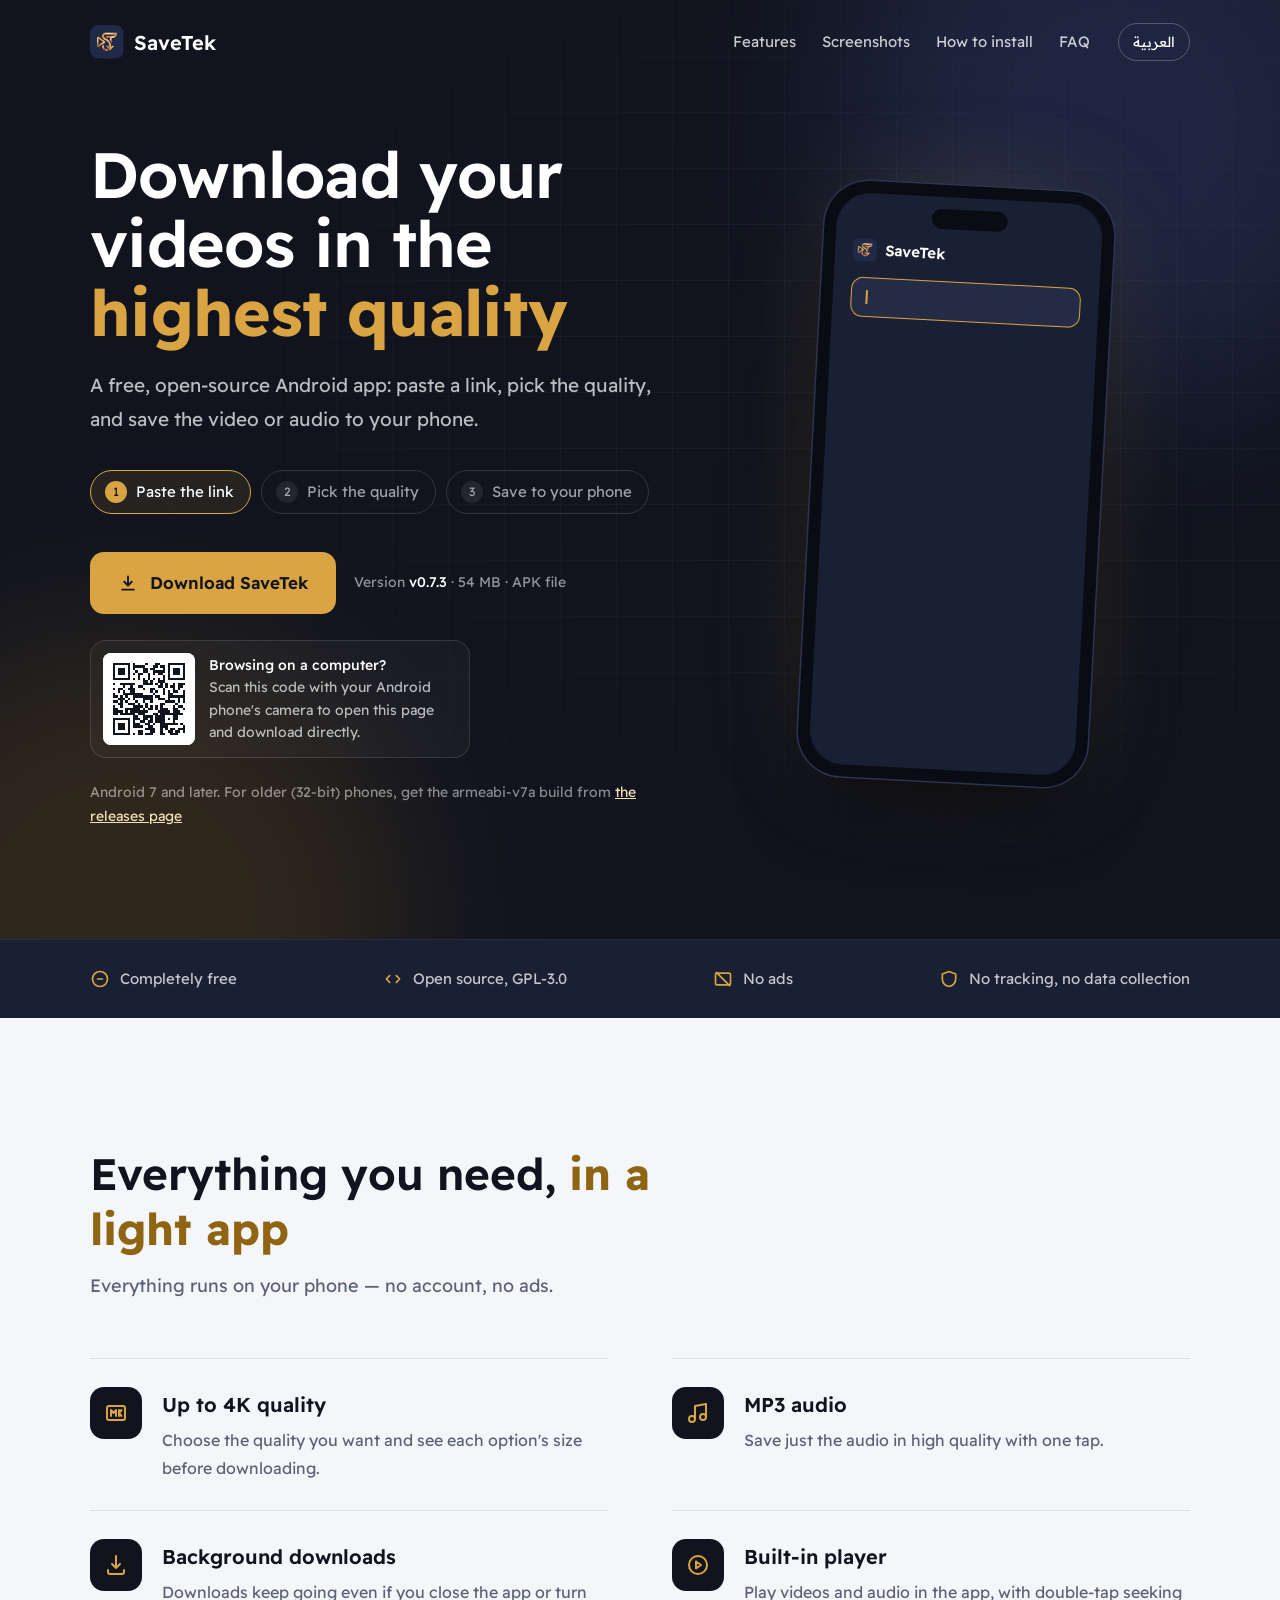
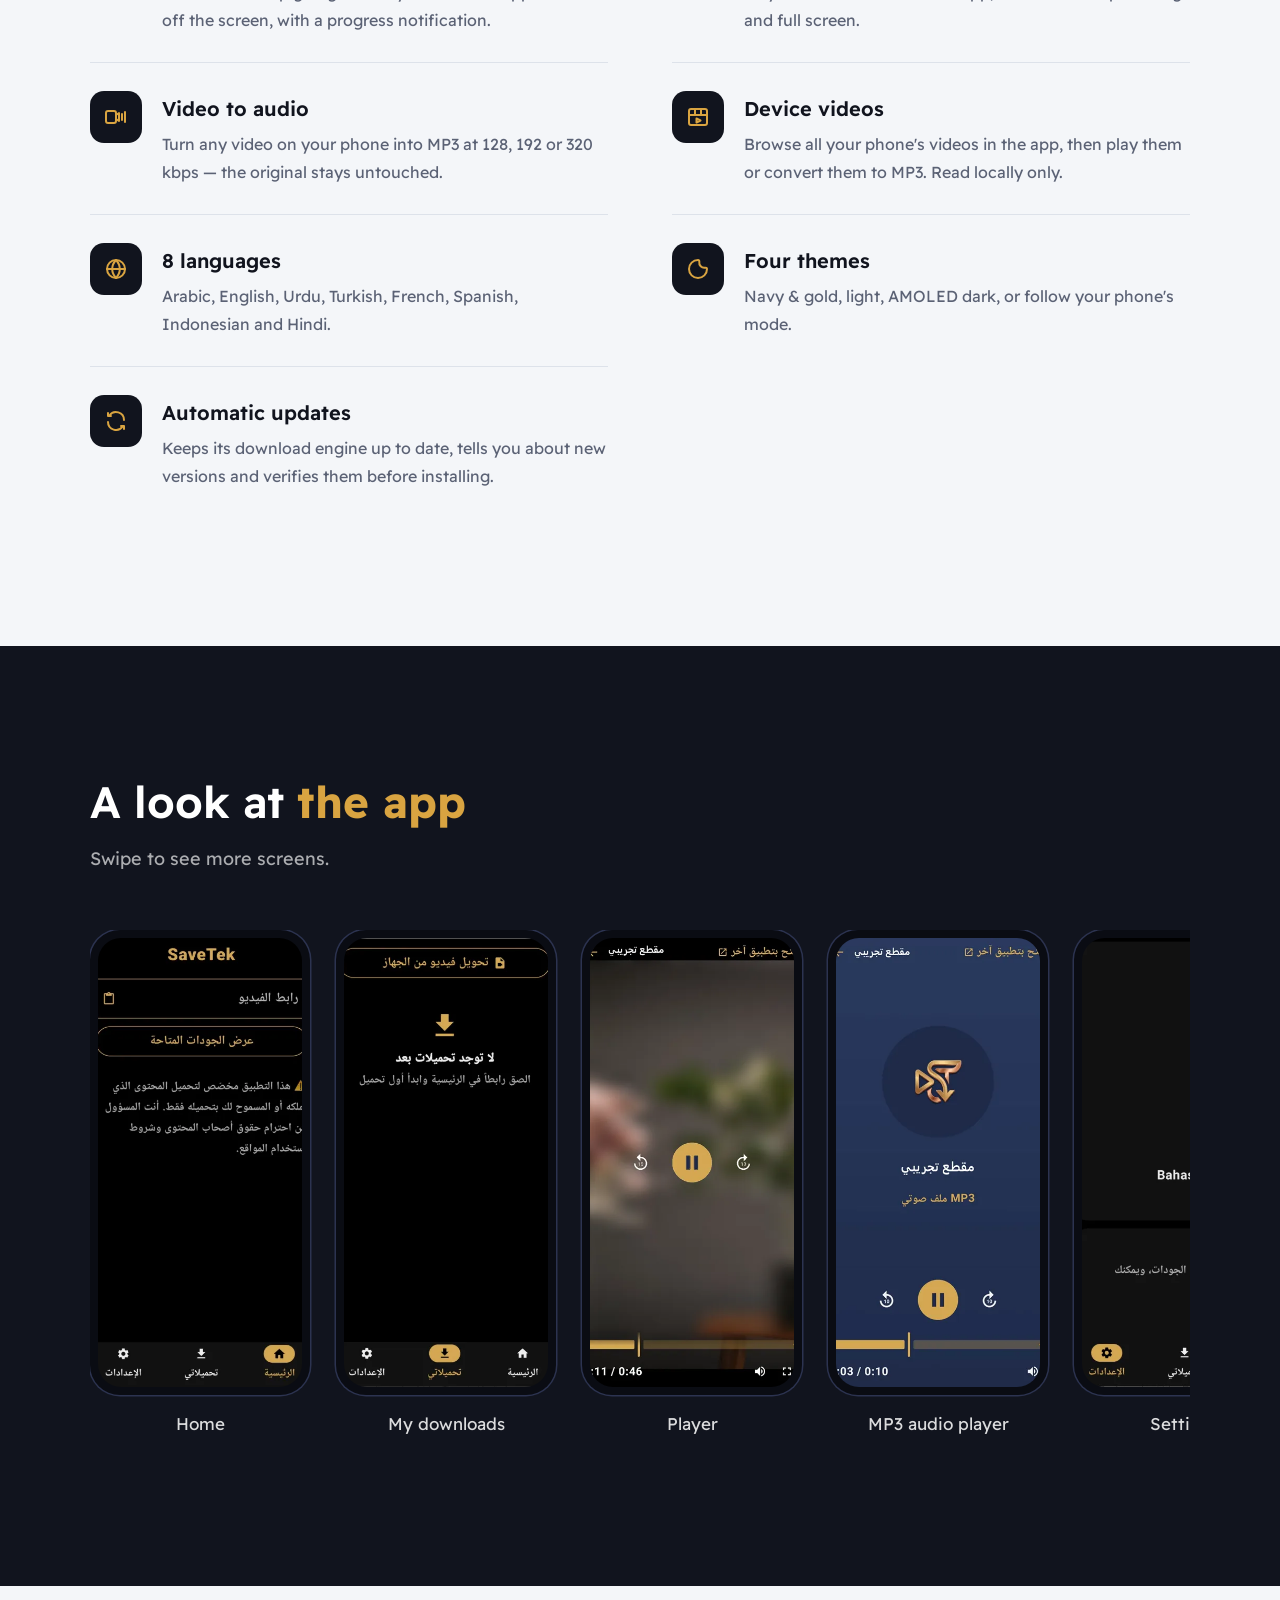
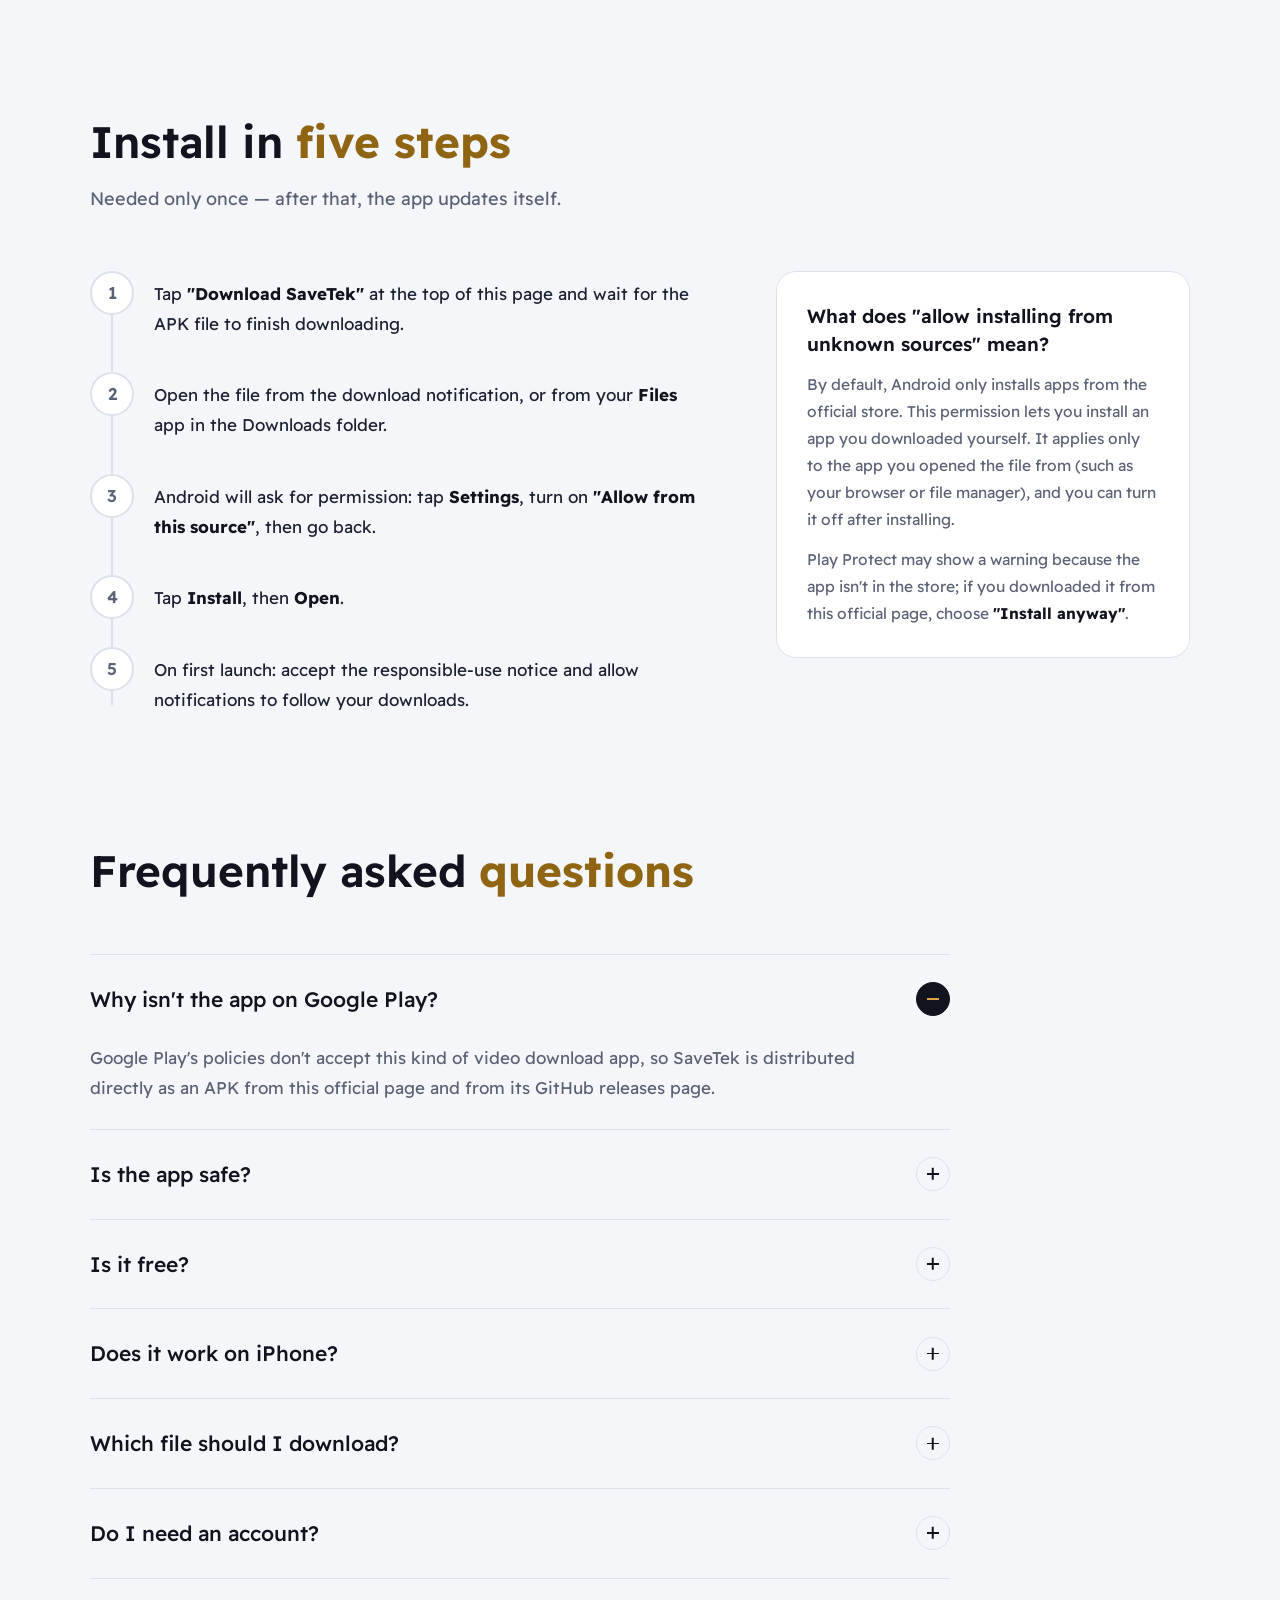
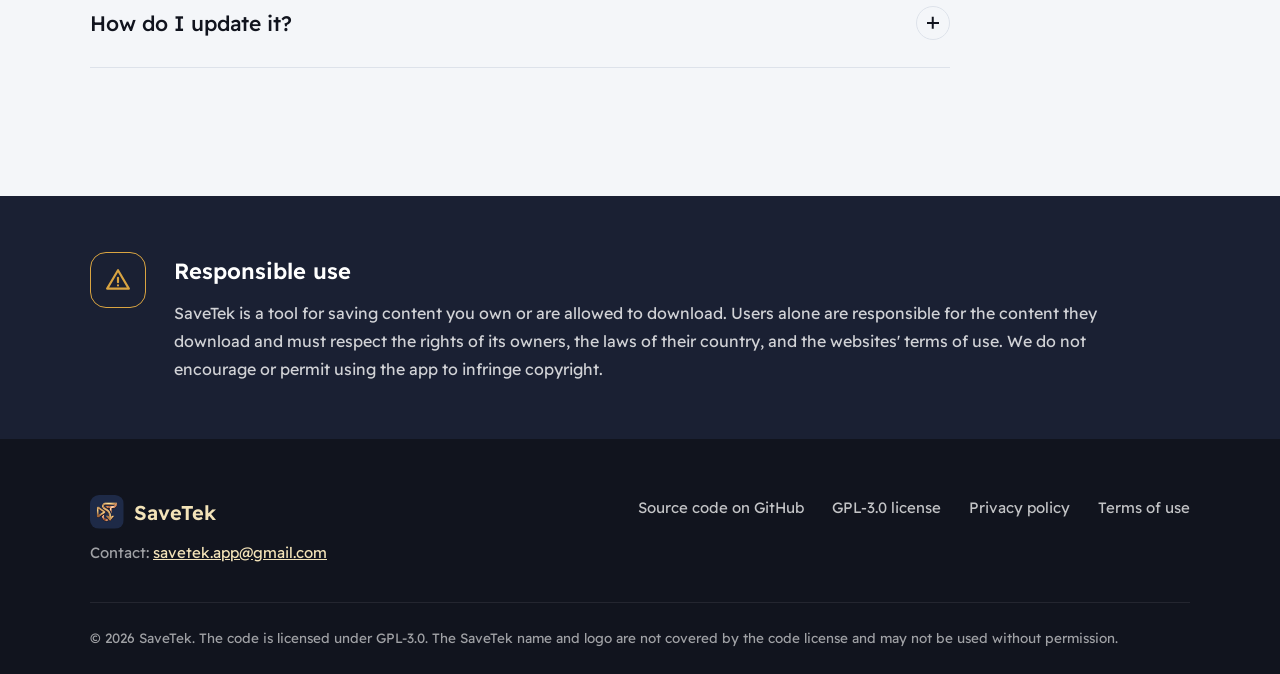
==== commit de9af3fe: "Fix landing page phase 1: version line, contrast, lighter screenshots - Keep version and size as one" ====
--- a/docs/index.html
+++ b/docs/index.html
@@ -41,6 +41,7 @@
   --navy-2:#242C45;
   --gold:#D9A441;
   --gold-soft:#F3E3B8;
+  --gold-deep:#8F6513;  /* gold text on light backgrounds (contrast 4.8:1) */
   --paper:#F4F6F9;
   --white:#FFFFFF;
   --text:#1D2233;
@@ -158,7 +159,8 @@
 section.block{padding-block:clamp(80px,10vw,130px)}
 .sec-head{max-width:640px;margin-bottom:56px}
 .sec-head h2{font-family:var(--head);font-weight:600;font-size:clamp(30px,3.8vw,44px);line-height:1.25;margin-bottom:14px;color:var(--ink)}
-.sec-head h2 b{color:var(--gold);font-weight:700}
+.sec-head h2 b{color:var(--gold-deep);font-weight:700}
+.dark .sec-head h2 b{color:var(--gold)}
 .sec-head p{color:var(--muted);font-size:18px}
 .dark{background:var(--ink);color:#fff}
 .dark .sec-head h2{color:#fff}
@@ -216,6 +218,7 @@
 .qa.open .ans{grid-template-rows:1fr}
 .qa .ans>div{overflow:hidden}
 .qa .ans p{color:var(--muted);padding-bottom:26px;max-width:46em}
+.qa .ans a{color:var(--gold-deep);font-weight:500}
 
 /* responsible use */
 .resp{background:var(--navy);color:rgba(255,255,255,.8)}
@@ -244,6 +247,8 @@
 /* ---------- iPhone / iPad visitors ---------- */
 .ios-note{display:none;margin-top:18px;padding:12px 16px;border-radius:12px;background:rgba(217,164,65,.12);border:1px solid rgba(217,164,65,.4);color:var(--gold-soft);font-size:15px;max-width:34em}
 .is-ios .ios-note{display:block}
+/* nothing to install on iOS: hide the download button and the Android file notes */
+.is-ios .cta-row,.is-ios .note32,.is-ios .qr{display:none}
 
 /* ---------- mobile: a shorter page ---------- */
 @media (max-width:900px){
@@ -330,8 +335,9 @@
           <span class="ar">تحميل SaveTek</span><span class="en">Download SaveTek</span>
         </a>
         <div class="ver" id="ver">
-          <span class="ar">الإصدار <strong id="verAr">…</strong><bdi class="size"></bdi> · ملف APK</span>
-          <span class="en">Version <strong id="verEn">…</strong><bdi class="size"></bdi> · APK file</span>
+          <!-- version + size stay one left-to-right unit, so the Arabic line can't reorder them -->
+          <span class="ar">الإصدار <bdi dir="ltr"><strong id="verAr">…</strong><span class="size"></span></bdi> · ملف APK</span>
+          <span class="en">Version <bdi dir="ltr"><strong id="verEn">…</strong><span class="size"></span></bdi> · APK file</span>
         </div>
       </div>
       <p class="ios-note" role="note">
@@ -346,8 +352,8 @@
         </p>
       </div>
       <p class="note32">
-        <span class="ar">لأندرويد 7 فما فوق. للجوالات القديمة (32-bit) اختر نسخة armeabi-v7a من <a id="relAr" href="https://github.com/savetekapp-lang/SaveTek/releases/latest">صفحة الإصدارات</a></span>
-        <span class="en">Android 7 and later. For older (32-bit) phones, get the armeabi-v7a build from <a id="relEn" href="https://github.com/savetekapp-lang/SaveTek/releases/latest">the releases page</a></span>
+        <span class="ar">لأندرويد 7 فما فوق. للجوالات القديمة <bdi dir="ltr">(32-bit)</bdi> اختر نسخة armeabi-v7a من <a class="rel-link" href="https://github.com/savetekapp-lang/SaveTek/releases/latest">صفحة الإصدارات</a></span>
+        <span class="en">Android 7 and later. For older (32-bit) phones, get the armeabi-v7a build from <a class="rel-link" href="https://github.com/savetekapp-lang/SaveTek/releases/latest">the releases page</a></span>
       </p>
     </div>
 
@@ -425,12 +431,12 @@
       <p class="swipe-hint"><span class="ar">اسحب لرؤية المزيد من الشاشات.</span><span class="en">Swipe to see more screens.</span></p>
     </div>
     <div class="shots rv" id="shots">
-      <figure class="shot" data-src="screenshots/home.png"><div class="frame"></div><figcaption><span class="ar">الرئيسية</span><span class="en">Home</span></figcaption></figure>
-      <figure class="shot" data-src="screenshots/downloads.png"><div class="frame"></div><figcaption><span class="ar">تحميلاتي</span><span class="en">My downloads</span></figcaption></figure>
-      <figure class="shot" data-src="screenshots/player.png"><div class="frame"></div><figcaption><span class="ar">المشغّل</span><span class="en">Player</span></figcaption></figure>
-      <figure class="shot" data-src="screenshots/audio.png"><div class="frame"></div><figcaption><span class="ar">مشغّل الصوت MP3</span><span class="en">MP3 audio player</span></figcaption></figure>
-      <figure class="shot" data-src="screenshots/settings.png"><div class="frame"></div><figcaption><span class="ar">الإعدادات</span><span class="en">Settings</span></figcaption></figure>
-      <figure class="shot" data-src="screenshots/themes.png"><div class="frame"></div><figcaption><span class="ar">المظهر</span><span class="en">Themes</span></figcaption></figure>
+      <figure class="shot" data-src="screenshots/home.webp"><div class="frame"></div><figcaption><span class="ar">الرئيسية</span><span class="en">Home</span></figcaption></figure>
+      <figure class="shot" data-src="screenshots/downloads.webp"><div class="frame"></div><figcaption><span class="ar">تحميلاتي</span><span class="en">My downloads</span></figcaption></figure>
+      <figure class="shot" data-src="screenshots/player.webp"><div class="frame"></div><figcaption><span class="ar">المشغّل</span><span class="en">Player</span></figcaption></figure>
+      <figure class="shot" data-src="screenshots/audio.webp"><div class="frame"></div><figcaption><span class="ar">مشغّل الصوت MP3</span><span class="en">MP3 audio player</span></figcaption></figure>
+      <figure class="shot" data-src="screenshots/settings.webp"><div class="frame"></div><figcaption><span class="ar">الإعدادات</span><span class="en">Settings</span></figcaption></figure>
+      <figure class="shot" data-src="screenshots/themes.webp"><div class="frame"></div><figcaption><span class="ar">المظهر</span><span class="en">Themes</span></figcaption></figure>
     </div>
   </div>
 </section>
@@ -485,7 +491,7 @@
       </div>
       <div class="qa">
         <button type="button" aria-expanded="false"><span><span class="ar">أي ملف أحمّل لجوالي؟</span><span class="en">Which file should I download?</span></span><span class="pm"></span></button>
-        <div class="ans"><div><p><span class="ar">زر "تحميل SaveTek" يعطيك نسخة <strong>arm64-v8a</strong> التي تناسب أغلب الجوالات الحديثة. إذا ظهرت رسالة أن التطبيق غير متوافق مع جوالك، فجوالك غالباً قديم (32-bit): حمّل نسخة <strong>armeabi-v7a</strong> من صفحة الإصدارات. ونسخة <strong>universal</strong> تعمل على كل الأجهزة لكن حجمها أكبر.</span><span class="en">The "Download SaveTek" button gives you the <strong>arm64-v8a</strong> build, which fits most modern phones. If Android says the app isn't compatible, your phone is probably an older 32-bit one: get the <strong>armeabi-v7a</strong> build from the releases page. The <strong>universal</strong> build works everywhere but is larger.</span></p></div></div>
+        <div class="ans"><div><p><span class="ar">زر "تحميل SaveTek" يعطيك نسخة <strong>arm64-v8a</strong> التي تناسب أغلب الجوالات الحديثة. إذا ظهرت رسالة أن التطبيق غير متوافق مع جوالك، فجوالك غالباً قديم <bdi dir="ltr">(32-bit)</bdi>: حمّل نسخة <strong>armeabi-v7a</strong> من <a class="rel-link" href="https://github.com/savetekapp-lang/SaveTek/releases/latest">صفحة الإصدارات</a>. ونسخة <strong>universal</strong> تعمل على كل الأجهزة لكن حجمها أكبر.</span><span class="en">The "Download SaveTek" button gives you the <strong>arm64-v8a</strong> build, which fits most modern phones. If Android says the app isn't compatible, your phone is probably an older 32-bit one: get the <strong>armeabi-v7a</strong> build from <a class="rel-link" href="https://github.com/savetekapp-lang/SaveTek/releases/latest">the releases page</a>. The <strong>universal</strong> build works everywhere but is larger.</span></p></div></div>
       </div>
       <div class="qa">
         <button type="button" aria-expanded="false"><span><span class="ar">هل أحتاج إلى حساب أو تسجيل؟</span><span class="en">Do I need an account?</span></span><span class="pm"></span></button>
@@ -586,8 +592,7 @@
     document.querySelectorAll("#ver .size").forEach(function(el){ el.textContent = size; });
     if(url) document.getElementById("dlBtn").href = url;
     if(page){
-      document.getElementById("relAr").href = page;
-      document.getElementById("relEn").href = page;
+      document.querySelectorAll(".rel-link").forEach(function(a){ a.href = page; });
     }
   }
   function fromGitHub(){
@@ -657,16 +662,25 @@
     document.addEventListener("visibilitychange", sync);
   } else { run(); }
 
-  /* ---------- screenshots with placeholder ---------- */
-  document.querySelectorAll(".shot").forEach(function(f){
-    var frame = f.querySelector(".frame");
-    var img = new Image();
-    img.alt = f.querySelector("figcaption").textContent.trim();
-    img.onload = function(){ frame.appendChild(img); updateSwipeHint(); };
-    /* screenshot not added yet: hide its slot; it appears automatically once the image exists */
-    img.onerror = function(){ f.style.display = "none"; updateSwipeHint(); };
-    img.src = f.dataset.src;
-  });
+  /* ---------- screenshots: fetched only when the section gets close (saves data) ---------- */
+  function loadShots(){
+    document.querySelectorAll(".shot").forEach(function(f){
+      var frame = f.querySelector(".frame");
+      var img = new Image();
+      img.alt = f.querySelector("figcaption").textContent.trim();
+      img.decoding = "async";
+      img.onload = function(){ frame.appendChild(img); updateSwipeHint(); };
+      /* screenshot not added yet: hide its slot; it appears automatically once the image exists */
+      img.onerror = function(){ f.style.display = "none"; updateSwipeHint(); };
+      img.src = f.dataset.src;
+    });
+  }
+  if("IntersectionObserver" in window){
+    var shotsIo = new IntersectionObserver(function(ents){
+      if(ents[0].isIntersecting){ shotsIo.disconnect(); loadShots(); }
+    }, {rootMargin: "600px 0px"});
+    shotsIo.observe(document.getElementById("screens"));
+  } else { loadShots(); }
 
   /* show "swipe to see more" only when the screenshots don't all fit */
   var shotsBox = document.getElementById("shots");
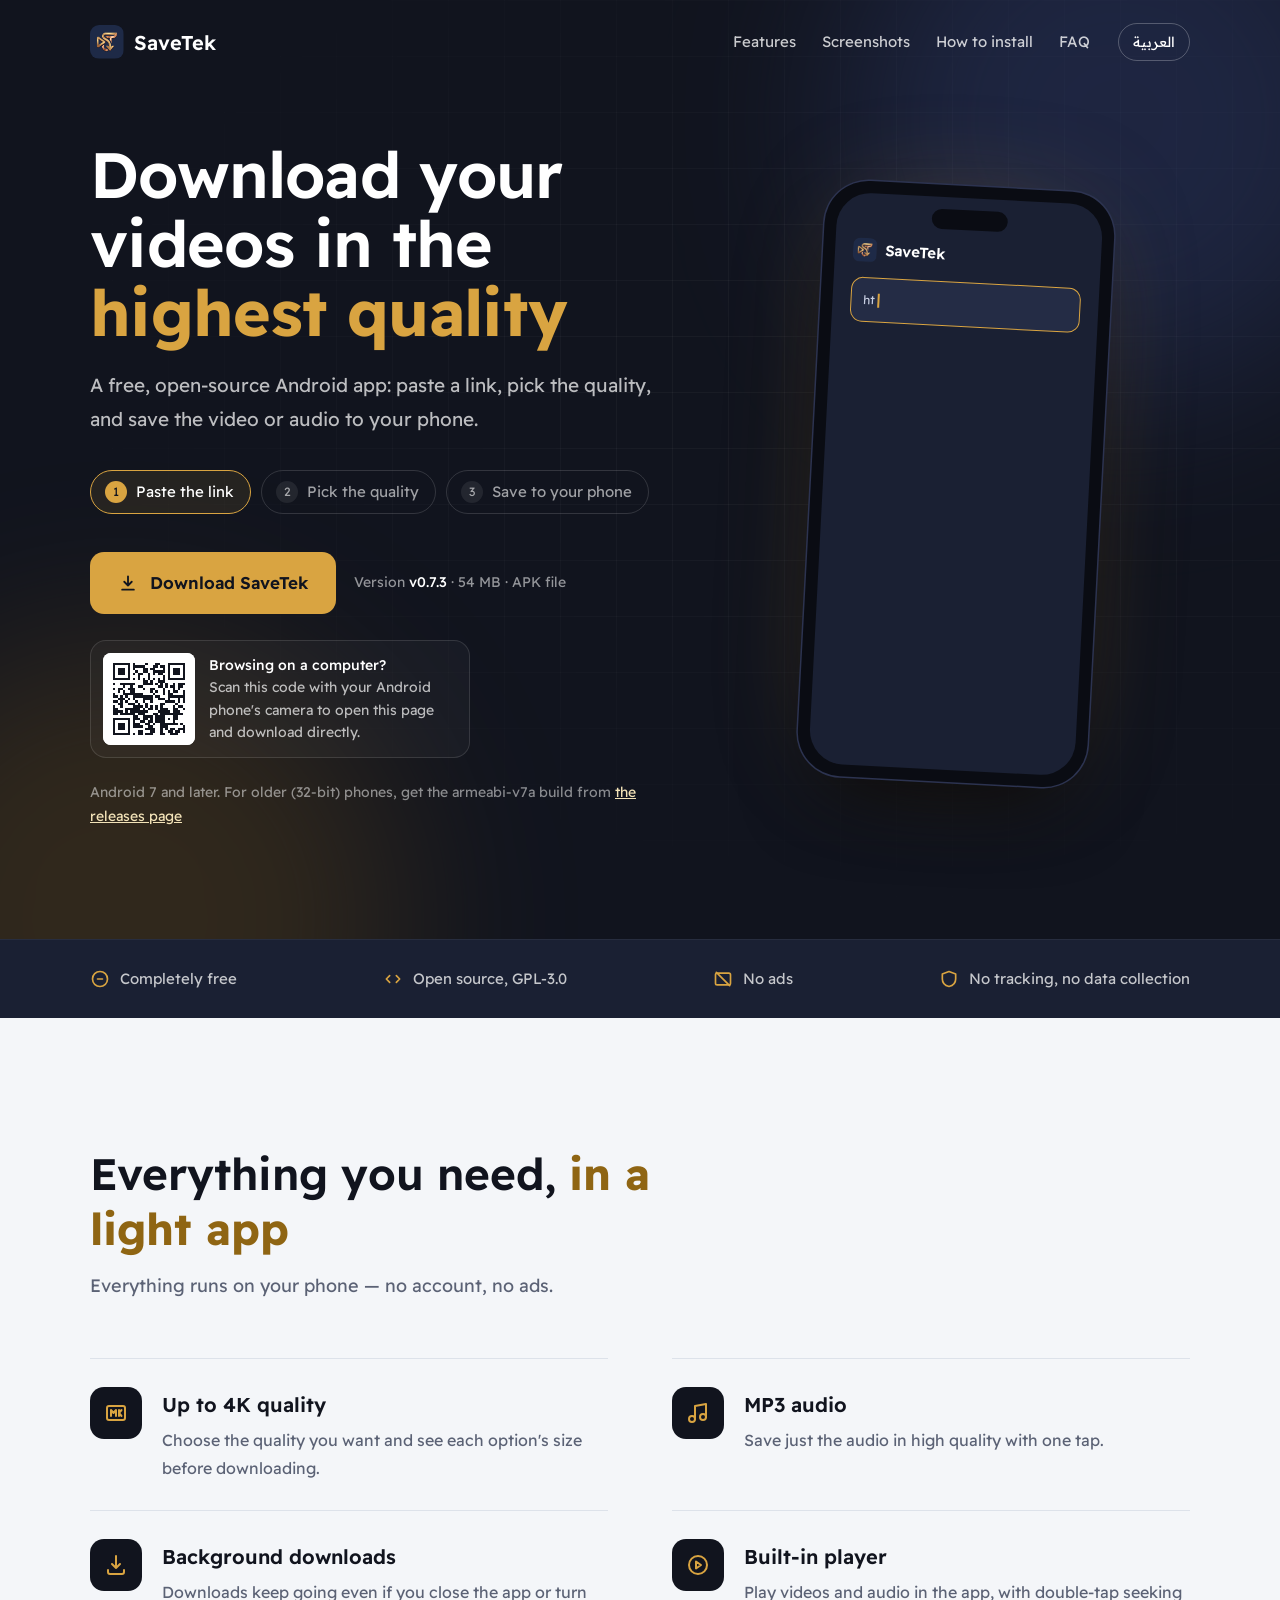
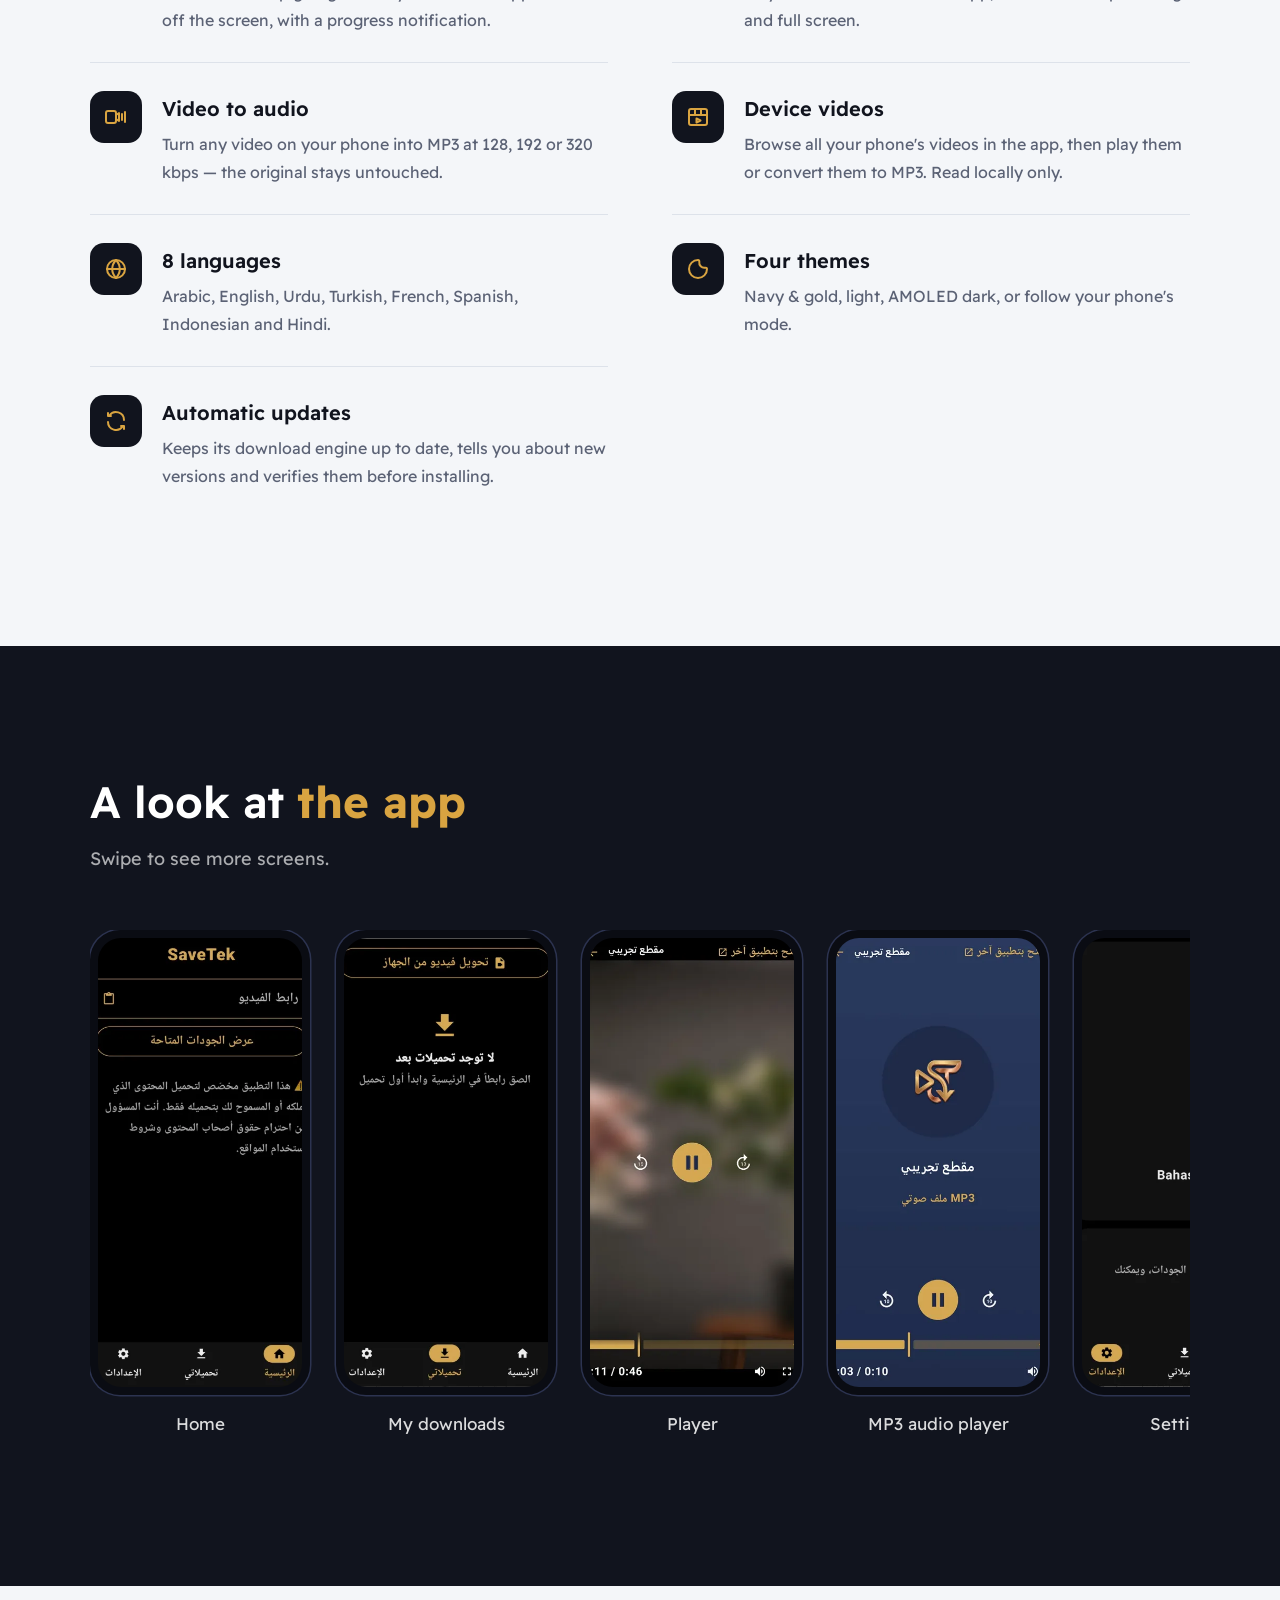
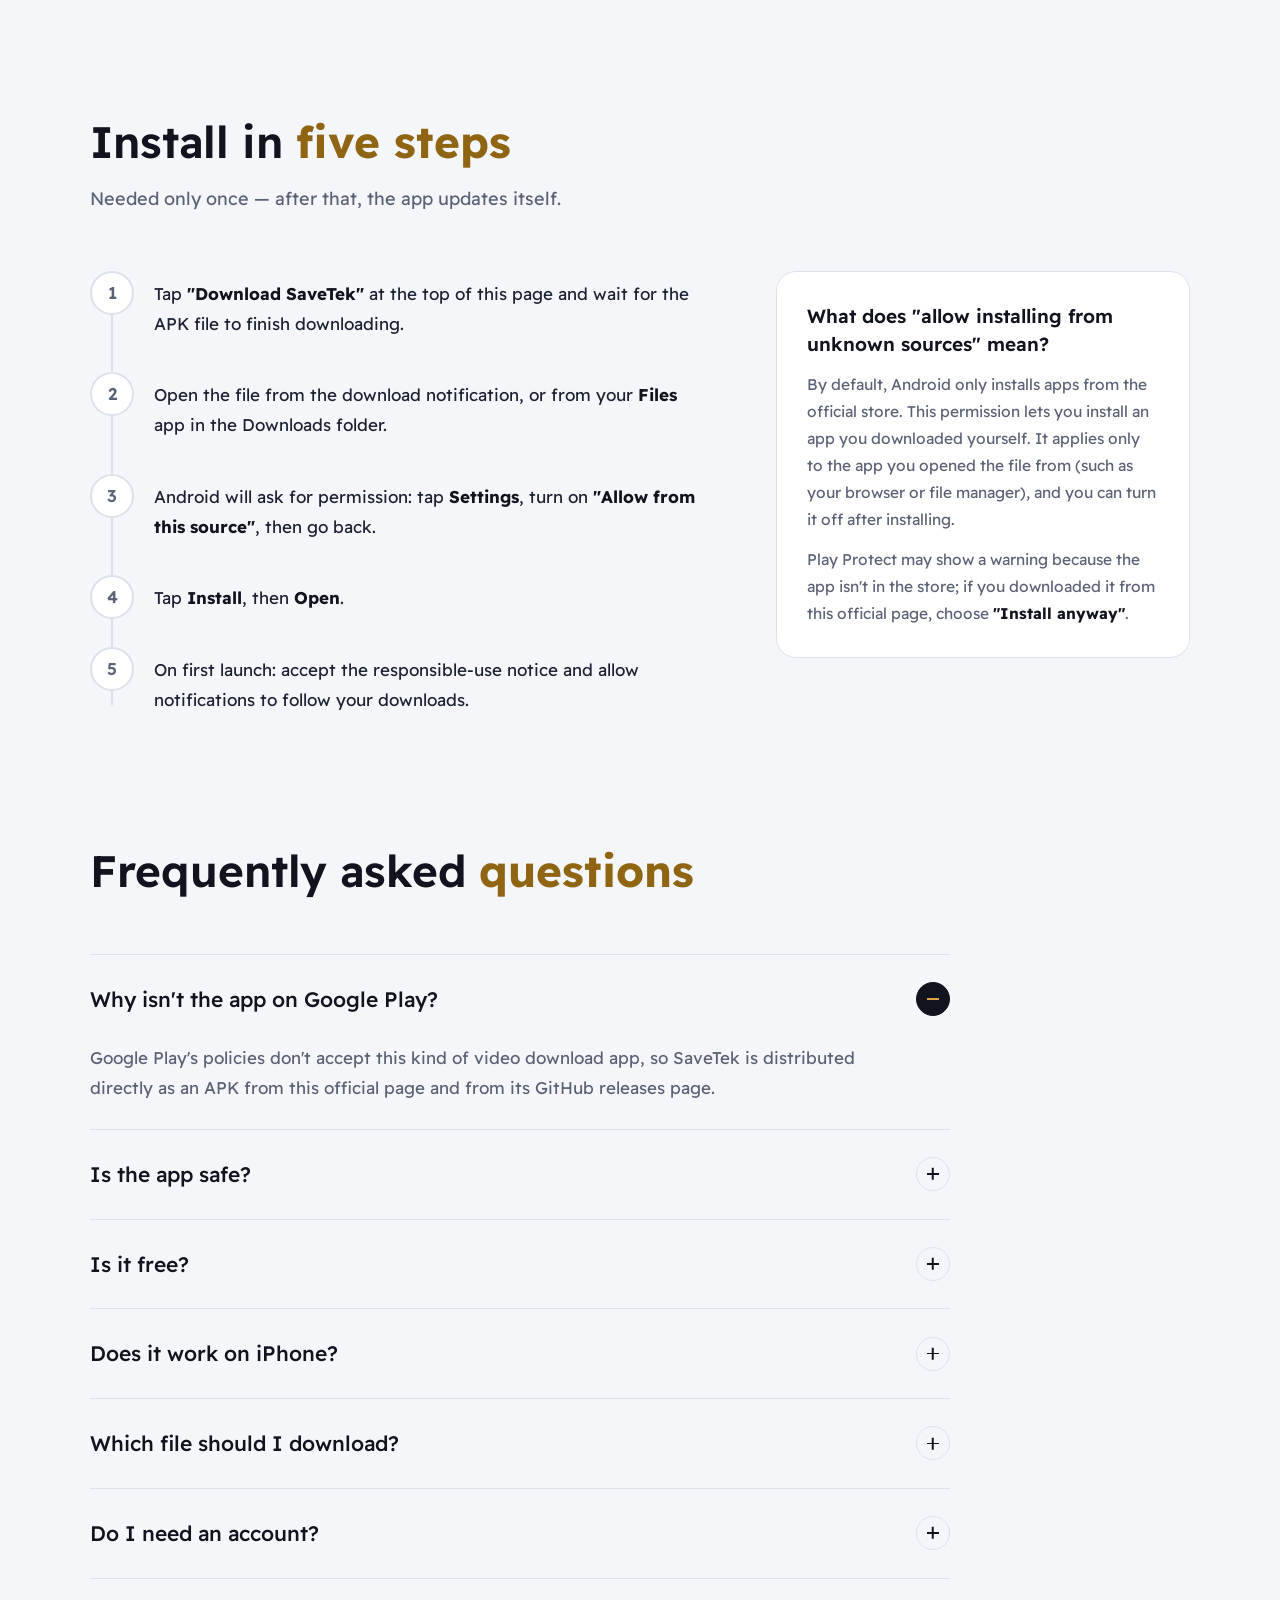
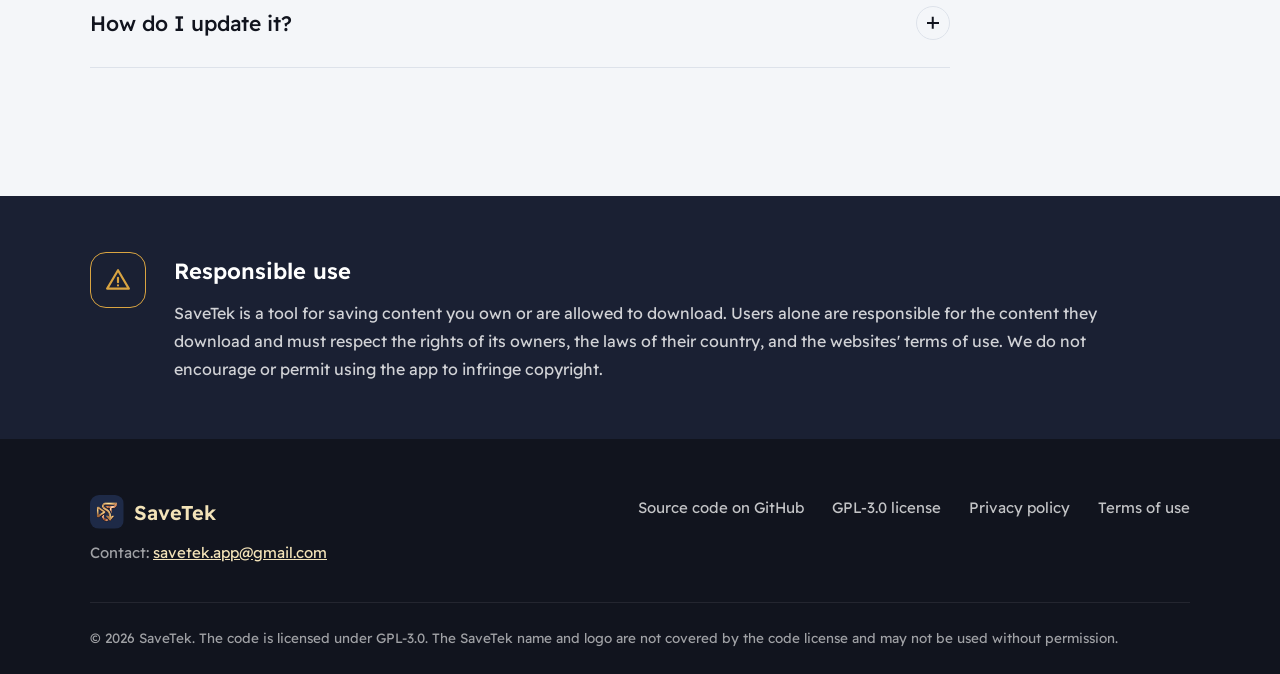
==== commit 1b3fc070: "Landing page phase 2: restyled legal pages, 404 page, safety nets - Privacy and terms pages now use " ====
--- a/docs/index.html
+++ b/docs/index.html
@@ -551,6 +551,14 @@
     html.lang = l; html.dir = (l === "ar") ? "rtl" : "ltr";
     document.title = l === "ar" ? "SaveTek — حمّل فيديوهاتك بأعلى جودة" : "SaveTek — Download your videos in the highest quality";
     if(remember){ try{ localStorage.setItem("savetek-lang", l); }catch(e){} }
+    setShotAlts();
+  }
+  /* screenshot descriptions in the current language only (screen readers would read both otherwise) */
+  function setShotAlts(){
+    document.querySelectorAll(".shot img").forEach(function(img){
+      var cap = img.closest(".shot").querySelector("figcaption ." + html.lang);
+      if(cap) img.alt = cap.textContent.trim();
+    });
   }
   var saved = null;
   try{ saved = localStorage.getItem("savetek-lang"); }catch(e){}
@@ -667,19 +675,22 @@
     document.querySelectorAll(".shot").forEach(function(f){
       var frame = f.querySelector(".frame");
       var img = new Image();
-      img.alt = f.querySelector("figcaption").textContent.trim();
       img.decoding = "async";
-      img.onload = function(){ frame.appendChild(img); updateSwipeHint(); };
+      img.onload = function(){ frame.appendChild(img); setShotAlts(); updateSwipeHint(); };
       /* screenshot not added yet: hide its slot; it appears automatically once the image exists */
       img.onerror = function(){ f.style.display = "none"; updateSwipeHint(); };
       img.src = f.dataset.src;
     });
   }
   if("IntersectionObserver" in window){
+    var shotsAlive = false, shotsDone = false;
     var shotsIo = new IntersectionObserver(function(ents){
-      if(ents[0].isIntersecting){ shotsIo.disconnect(); loadShots(); }
+      shotsAlive = true;
+      if(ents[0].isIntersecting && !shotsDone){ shotsDone = true; shotsIo.disconnect(); loadShots(); }
     }, {rootMargin: "600px 0px"});
     shotsIo.observe(document.getElementById("screens"));
+    // same safety net as the scroll reveal: an observer that never reports means load them anyway
+    setTimeout(function(){ if(!shotsAlive && !shotsDone){ shotsDone = true; shotsIo.disconnect(); loadShots(); } }, 2500);
   } else { loadShots(); }
 
   /* show "swipe to see more" only when the screenshots don't all fit */
@@ -713,8 +724,14 @@
   }
 
   /* ---------- subtle scroll reveal ---------- */
+  function revealAll(){ document.querySelectorAll(".rv").forEach(function(el){ el.classList.add("in"); }); }
   if("IntersectionObserver" in window && !reduce){
+    /* safety net: the observer reports every element once right after it starts;
+       if that never happens (old or unusual browser), show everything instead of leaving blank sections */
+    var ioAlive = false;
+    setTimeout(function(){ if(!ioAlive) revealAll(); }, 2500);
     var io = new IntersectionObserver(function(ents){
+      ioAlive = true;
       ents.forEach(function(en){
         if(en.isIntersecting){ en.target.classList.add("in"); io.unobserve(en.target); }
       });
@@ -727,7 +744,7 @@
       io.observe(el);
     });
   } else {
-    document.querySelectorAll(".rv").forEach(function(el){ el.classList.add("in"); });
+    revealAll();
   }
 
   window.addEventListener("scroll", onScroll, {passive:true});
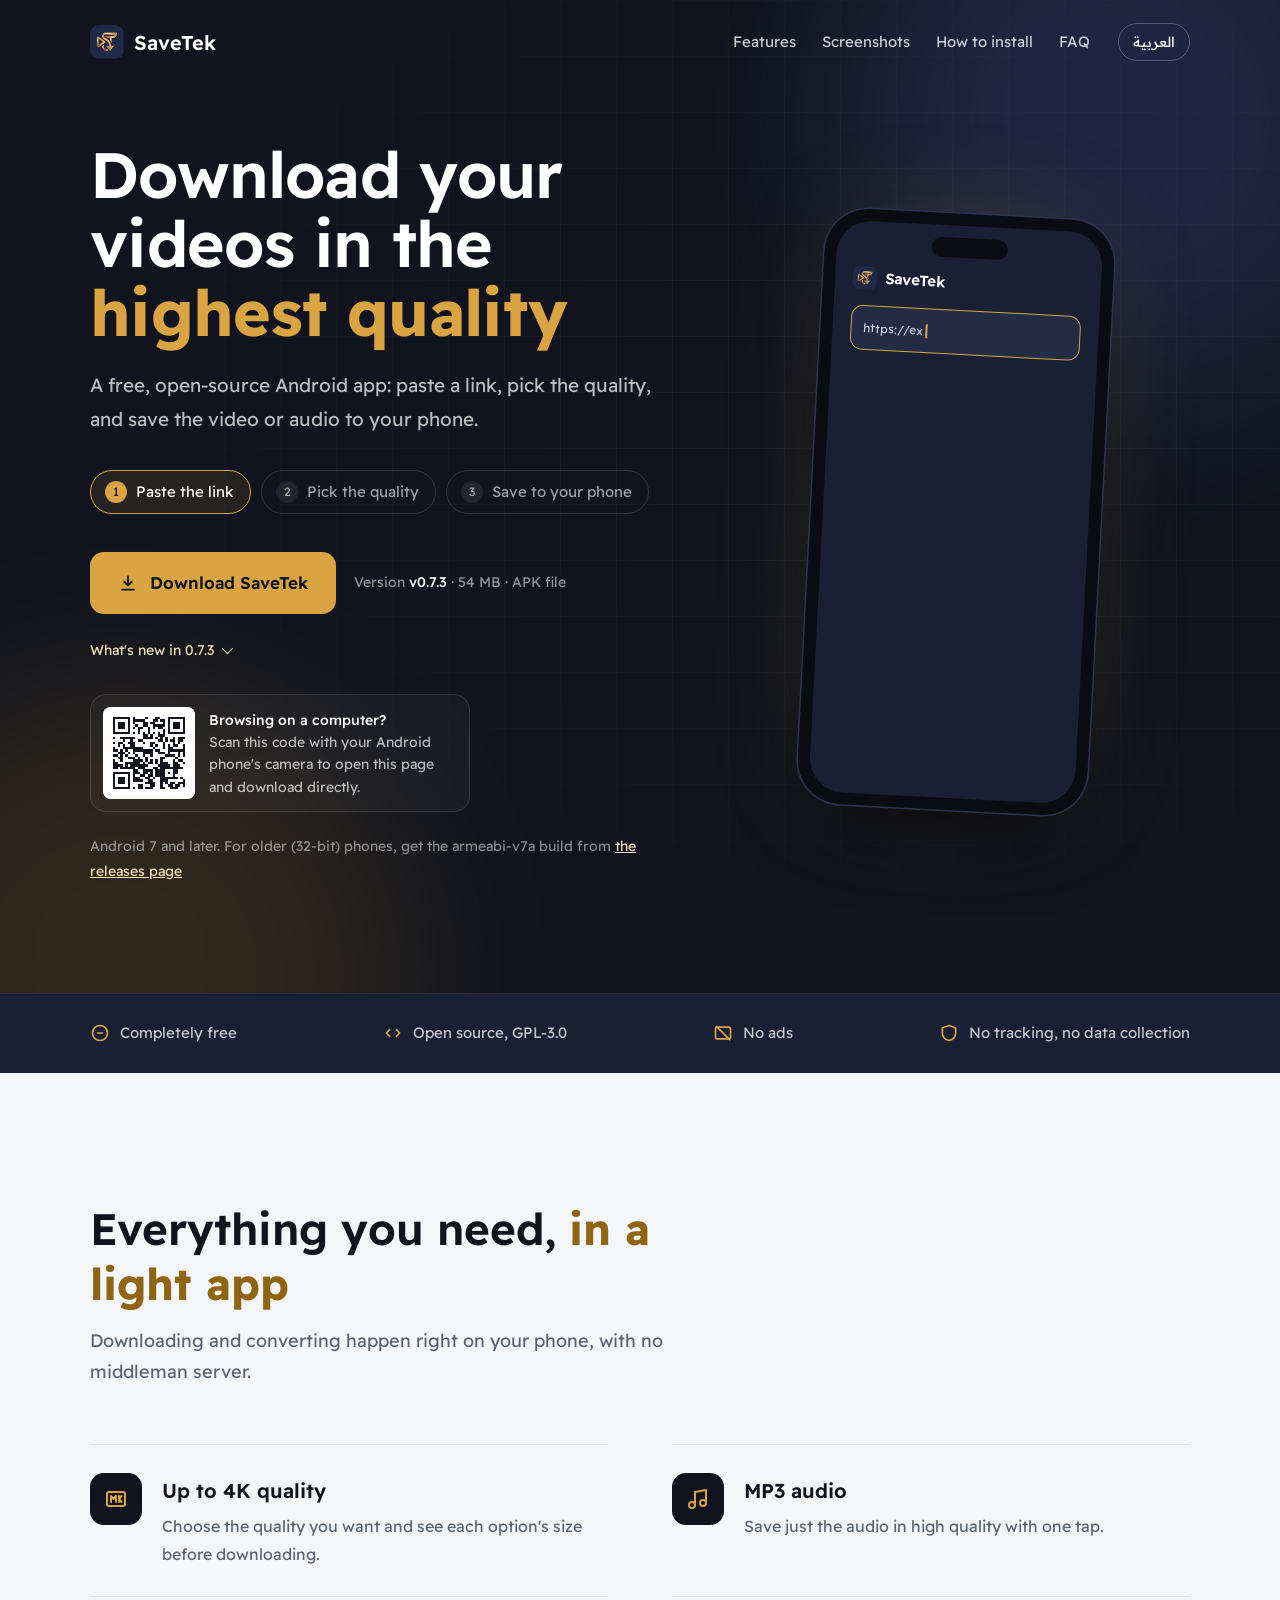
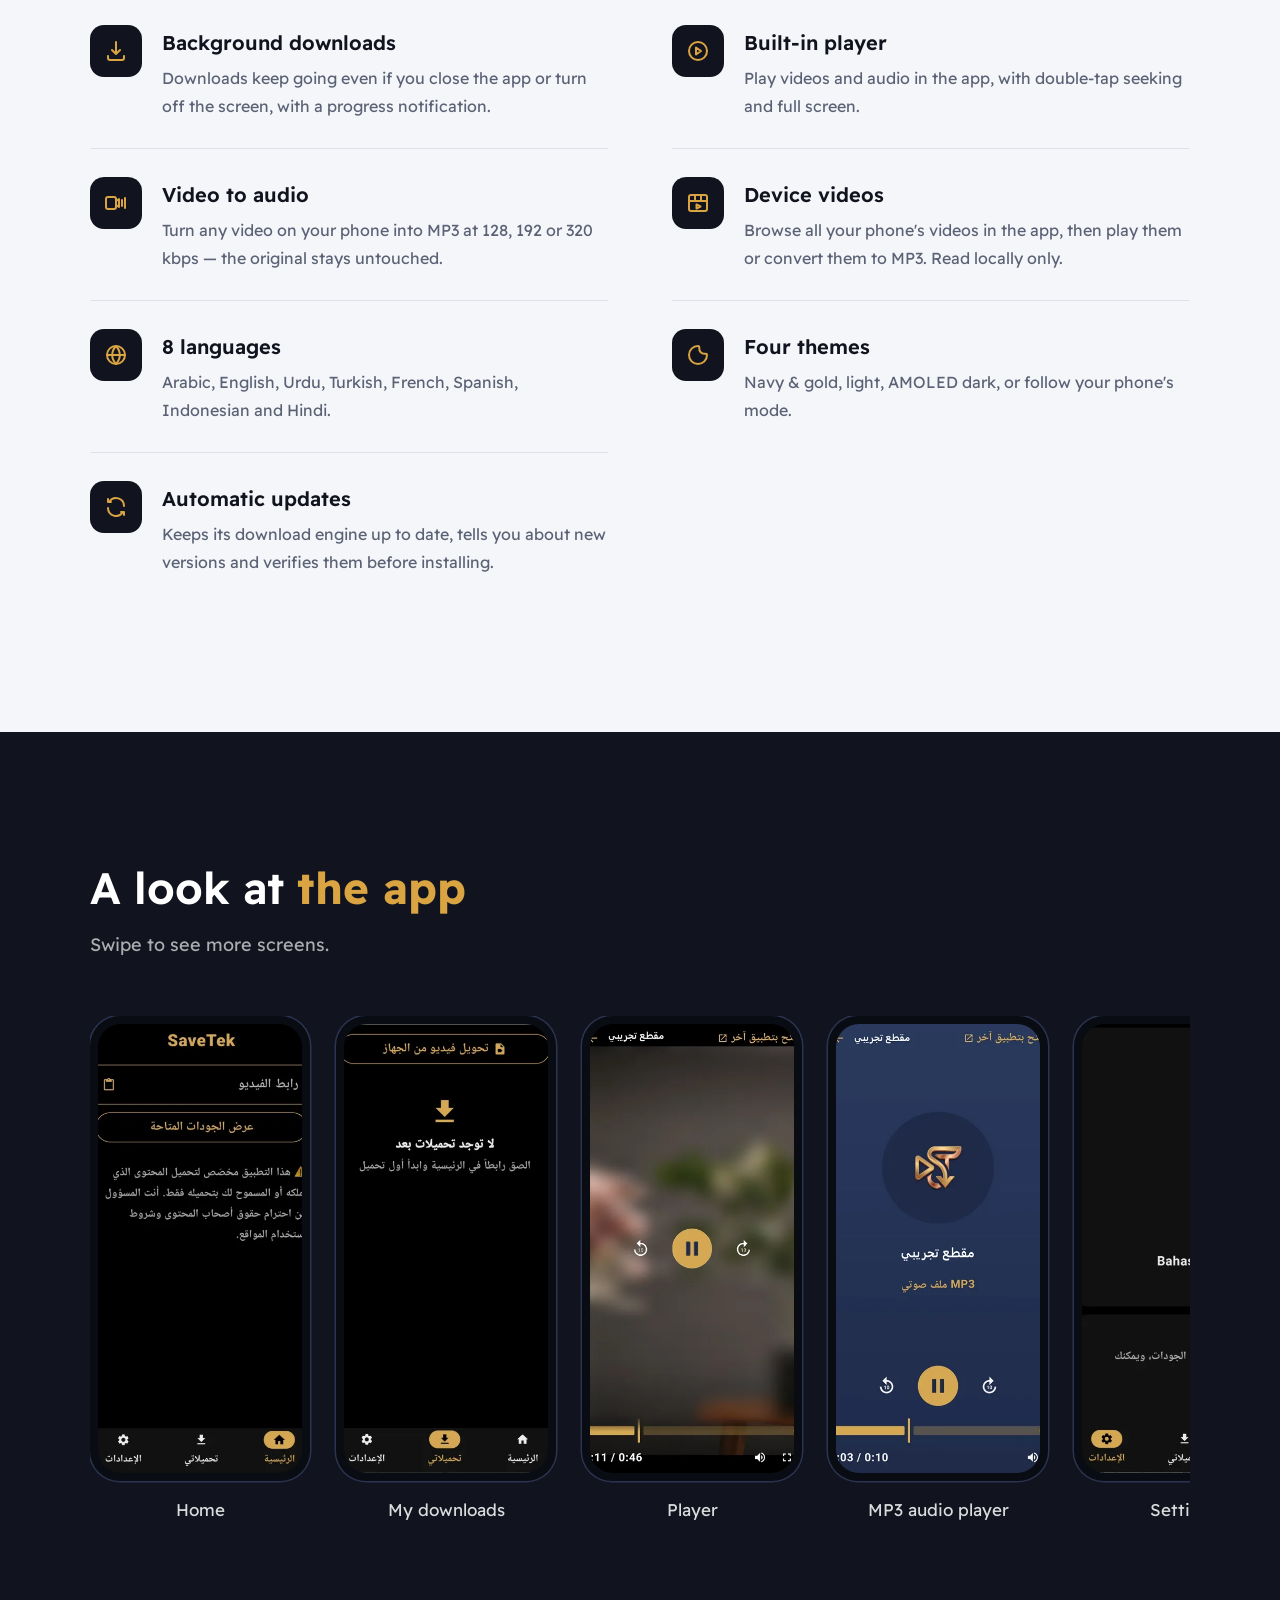
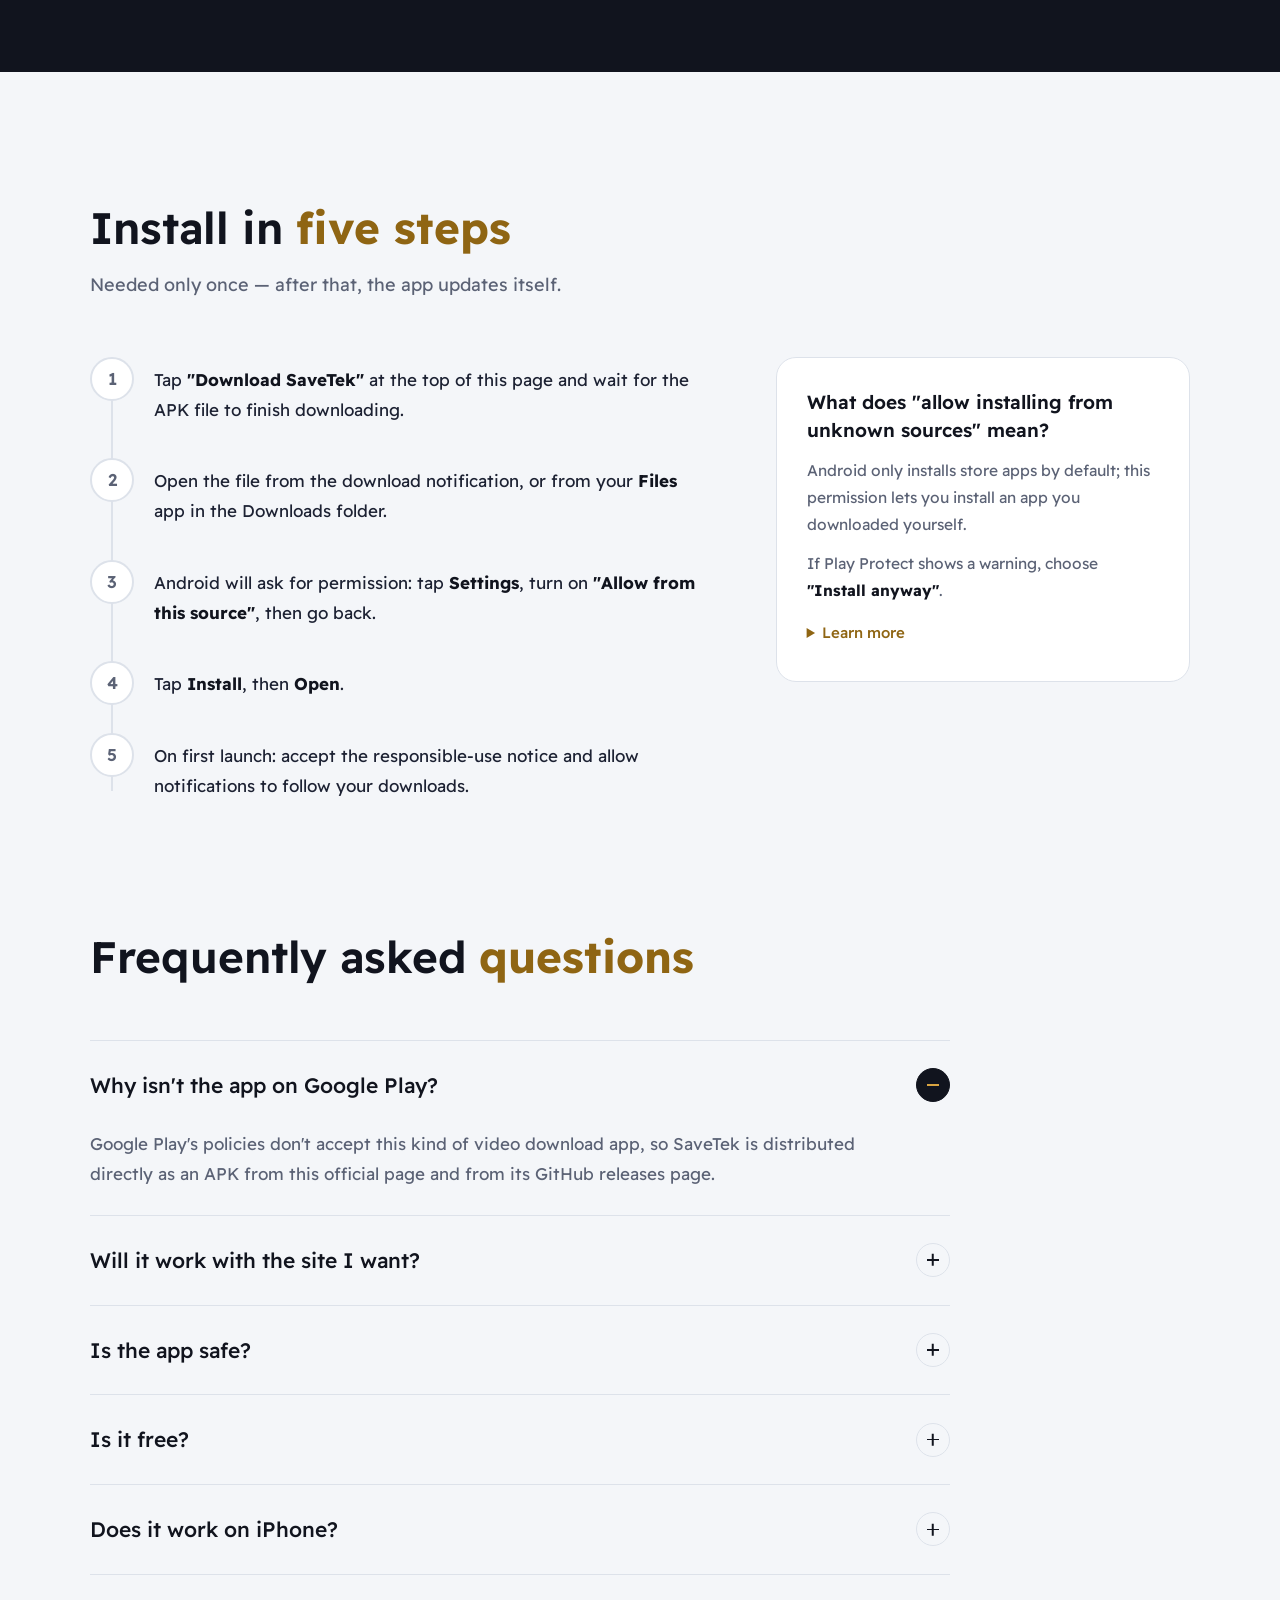
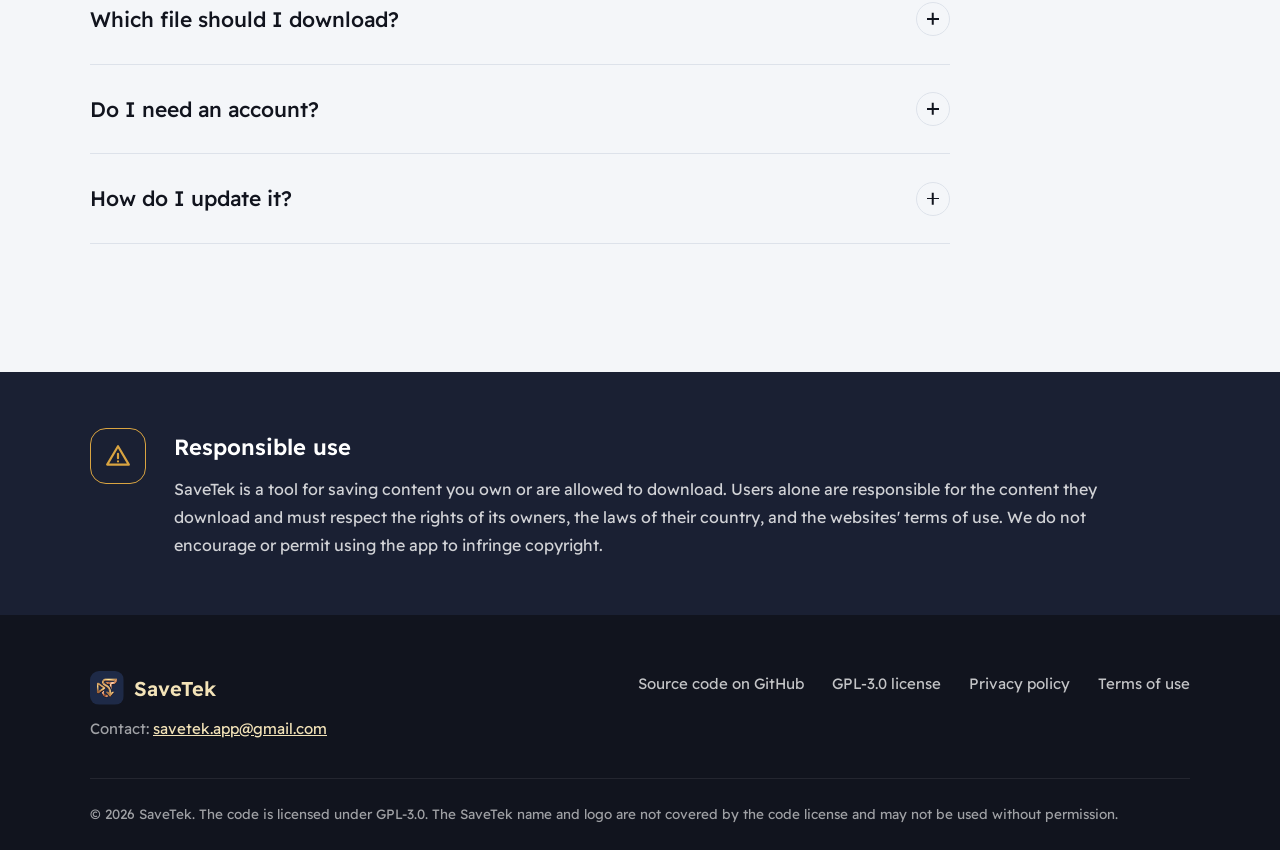
==== commit c82eb25d: "Landing page phase 3: shorter mobile hero and clearer content - Hide the phone mock below 900px (the" ====
--- a/docs/index.html
+++ b/docs/index.html
@@ -202,6 +202,9 @@
 .side-note p{color:var(--muted);font-size:15.5px;margin-bottom:12px}
 .side-note p:last-child{margin:0}
 .side-note strong{color:var(--ink)}
+.side-note .more summary{cursor:pointer;color:var(--gold-deep);font-weight:500;font-size:15px;padding-block:4px;width:max-content}
+.side-note .more[open] summary{margin-bottom:8px}
+.side-note .more p{margin:0}
 @media (max-width:900px){.install-grid{grid-template-columns:1fr}.side-note{position:static}}
 
 /* faq accordion */
@@ -248,14 +251,25 @@
 .ios-note{display:none;margin-top:18px;padding:12px 16px;border-radius:12px;background:rgba(217,164,65,.12);border:1px solid rgba(217,164,65,.4);color:var(--gold-soft);font-size:15px;max-width:34em}
 .is-ios .ios-note{display:block}
 /* nothing to install on iOS: hide the download button and the Android file notes */
-.is-ios .cta-row,.is-ios .note32,.is-ios .qr{display:none}
+.is-ios .cta-row,.is-ios .note32,.is-ios .qr,.is-ios .wn{display:none}
 
 /* ---------- mobile: a shorter page ---------- */
 @media (max-width:900px){
-  .flow{display:none}   /* the phone animation already shows the 3 steps */
-  .hero{padding-bottom:70px}
-  .phone{width:210px}
+  /* phones/tablets: drop the phone mock (about half a screen); the 3-step chips tell the same story */
+  .phone-stage{display:none}
+  .hero{padding-bottom:64px}
+  .hero-grid{gap:0}
 }
+
+/* "what's new" under the download button (filled from version.json) */
+.wn{margin-top:18px;max-width:34em}
+.wn summary{display:inline-flex;align-items:center;gap:8px;cursor:pointer;list-style:none;font-size:14px;color:var(--gold-soft);padding-block:6px}
+.wn summary::-webkit-details-marker{display:none}
+.wn summary::after{content:"";width:7px;height:7px;border:solid currentColor;border-width:0 1.5px 1.5px 0;transform:rotate(45deg) translateY(-2px);transition:transform .3s var(--ease)}
+.wn[open] summary::after{transform:rotate(-135deg) translateY(-2px)}
+.wn ul{margin-top:10px;padding:14px 18px;padding-inline-start:34px;border-radius:14px;background:rgba(255,255,255,.04);border:1px solid rgba(255,255,255,.1);color:rgba(255,255,255,.75);font-size:14.5px;line-height:1.7}
+.wn li+li{margin-top:8px}
+.wn li::marker{color:var(--gold)}
 @media (max-width:760px){
   .feats{grid-template-columns:repeat(2,1fr);column-gap:14px}
   .feats li{grid-template-columns:1fr;gap:10px;padding-block:20px}
@@ -340,6 +354,11 @@
           <span class="en">Version <bdi dir="ltr"><strong id="verEn">…</strong><span class="size"></span></bdi> · APK file</span>
         </div>
       </div>
+      <details class="wn" id="wn" hidden>
+        <summary><span class="ar">ما الجديد في <bdi id="wnVerAr"></bdi></span><span class="en">What's new in <bdi id="wnVerEn"></bdi></span></summary>
+        <ul class="ar" id="wnAr"></ul>
+        <ul class="en" id="wnEn"></ul>
+      </details>
       <p class="ios-note" role="note">
         <span class="ar">SaveTek متوفر لأجهزة أندرويد فقط حالياً، ولا يعمل على الآيفون أو الآيباد.</span>
         <span class="en">SaveTek is currently available for Android only — it doesn't run on iPhone or iPad.</span>
@@ -398,7 +417,7 @@
   <div class="wrap">
     <div class="sec-head rv">
       <h2><span class="ar">كل ما تحتاجه، <b>في تطبيق خفيف</b></span><span class="en">Everything you need, <b>in a light app</b></span></h2>
-      <p><span class="ar">كل شيء يعمل داخل جوالك: بدون حساب، وبدون إعلانات.</span><span class="en">Everything runs on your phone — no account, no ads.</span></p>
+      <p><span class="ar">التحميل والتحويل يتمّان داخل جوالك مباشرة، دون المرور بأي خادم وسيط.</span><span class="en">Downloading and converting happen right on your phone, with no middleman server.</span></p>
     </div>
     <ul class="feats">
       <li class="rv"><div class="ic"><svg viewBox="0 0 24 24" fill="none" stroke="currentColor" stroke-width="2" stroke-linecap="round" stroke-linejoin="round"><rect x="3" y="5" width="18" height="14" rx="2"/><path d="M7 15V9l2.5 3L12 9v6M15 9v6m0-3 2.5-3M15 12l2.5 3"/></svg></div>
@@ -459,8 +478,12 @@
       </ol>
       <aside class="side-note rv">
         <h3><span class="ar">ما معنى "السماح بالتثبيت من مصادر غير معروفة"؟</span><span class="en">What does "allow installing from unknown sources" mean?</span></h3>
-        <p><span class="ar">يسمح أندرويد افتراضياً بتثبيت التطبيقات من المتجر الرسمي فقط. هذا الإذن يسمح لك بتثبيت تطبيق حمّلته بنفسك، ويُعطى فقط للتطبيق الذي فتحت منه الملف (مثل المتصفح أو مدير الملفات)، ويمكنك إطفاؤه بعد التثبيت.</span><span class="en">By default, Android only installs apps from the official store. This permission lets you install an app you downloaded yourself. It applies only to the app you opened the file from (such as your browser or file manager), and you can turn it off after installing.</span></p>
-        <p><span class="ar">قد تظهر رسالة تحذير من حماية Play لأن التطبيق ليس في المتجر؛ إذا كنت حمّلته من هذه الصفحة الرسمية فاختر <strong>"التثبيت على أي حال"</strong>.</span><span class="en">Play Protect may show a warning because the app isn't in the store; if you downloaded it from this official page, choose <strong>"Install anyway"</strong>.</span></p>
+        <p><span class="ar">أندرويد يسمح افتراضياً بالتثبيت من المتجر فقط، وهذا الإذن يسمح لك بتثبيت تطبيق حمّلته بنفسك.</span><span class="en">Android only installs store apps by default; this permission lets you install an app you downloaded yourself.</span></p>
+        <p><span class="ar">إذا ظهر تحذير من حماية Play فاختر <strong>"التثبيت على أي حال"</strong>.</span><span class="en">If Play Protect shows a warning, choose <strong>"Install anyway"</strong>.</span></p>
+        <details class="more">
+          <summary><span class="ar">اعرف أكثر</span><span class="en">Learn more</span></summary>
+          <p><span class="ar">الإذن يُعطى فقط للتطبيق الذي فتحت منه الملف (مثل المتصفح أو مدير الملفات)، ويمكنك إطفاؤه بعد التثبيت. ويظهر تحذير حماية Play لأن التطبيق ليس في المتجر، فاختر "التثبيت على أي حال" فقط إذا حمّلته من هذه الصفحة الرسمية أو من صفحة الإصدارات.</span><span class="en">The permission is given only to the app you opened the file from (such as your browser or file manager), and you can turn it off after installing. Play Protect warns because the app isn't in the store — choose "Install anyway" only if you downloaded it from this official page or the releases page.</span></p>
+        </details>
       </aside>
     </div>
   </div>
@@ -476,6 +499,10 @@
       <div class="qa open">
         <button type="button" aria-expanded="true"><span><span class="ar">لماذا ليس التطبيق في Google Play؟</span><span class="en">Why isn't the app on Google Play?</span></span><span class="pm"></span></button>
         <div class="ans"><div><p><span class="ar">سياسات Google Play لا تقبل هذا النوع من تطبيقات تحميل الفيديو، لذلك نوزّع SaveTek مباشرة كملف APK من هذه الصفحة الرسمية ومن صفحة الإصدارات على GitHub.</span><span class="en">Google Play's policies don't accept this kind of video download app, so SaveTek is distributed directly as an APK from this official page and from its GitHub releases page.</span></p></div></div>
+      </div>
+      <div class="qa">
+        <button type="button" aria-expanded="false"><span><span class="ar">هل يعمل مع الموقع الذي أريده؟</span><span class="en">Will it work with the site I want?</span></span><span class="pm"></span></button>
+        <div class="ans"><div><p><span class="ar">يعمل مع أغلب مواقع الفيديو العامة التي تسمح بالتحميل. إذا لم يعمل رابط ما، حدّث محرك التحميل من الإعدادات، فبعض المواقع تغيّر طريقتها باستمرار.</span><span class="en">It works with most public video sites that allow downloading. If a link doesn't work, update the download engine from Settings — some sites keep changing how they work.</span></p></div></div>
       </div>
       <div class="qa">
         <button type="button" aria-expanded="false"><span><span class="ar">هل التطبيق آمن؟</span><span class="en">Is the app safe?</span></span><span class="pm"></span></button>
@@ -603,6 +630,22 @@
       document.querySelectorAll(".rel-link").forEach(function(a){ a.href = page; });
     }
   }
+  /* "what's new": one bullet per line of version.json's whatsNew (inserted as plain text) */
+  function showWhatsNew(v){
+    var wn = v.whatsNew || {};
+    if(!wn.ar && !wn.en) return;
+    [["ar", wn.ar || wn.en], ["en", wn.en || wn.ar]].forEach(function(p){
+      var ul = document.getElementById(p[0] === "ar" ? "wnAr" : "wnEn");
+      String(p[1]).split("\n").forEach(function(line){
+        line = line.replace(/^\s*[•\-*]\s*/, "").trim();
+        if(!line) return;
+        var li = document.createElement("li"); li.textContent = line; ul.appendChild(li);
+      });
+    });
+    document.getElementById("wnVerAr").textContent = v.versionName;
+    document.getElementById("wnVerEn").textContent = v.versionName;
+    document.getElementById("wn").hidden = false;
+  }
   function fromGitHub(){
     return fetch("https://api.github.com/repos/" + REPO + "/releases/latest")
       .then(function(r){ if(!r.ok) throw 0; return r.json(); })
@@ -617,6 +660,7 @@
     .then(function(v){
       var main = (v.abis && v.abis["arm64-v8a"]) || {url: v.apkUrl, sizeBytes: v.apkSizeBytes};
       showRelease("v" + v.versionName, main.url, main.sizeBytes, v.releasePage);
+      showWhatsNew(v);
     })
     .catch(fromGitHub)
     .catch(function(){
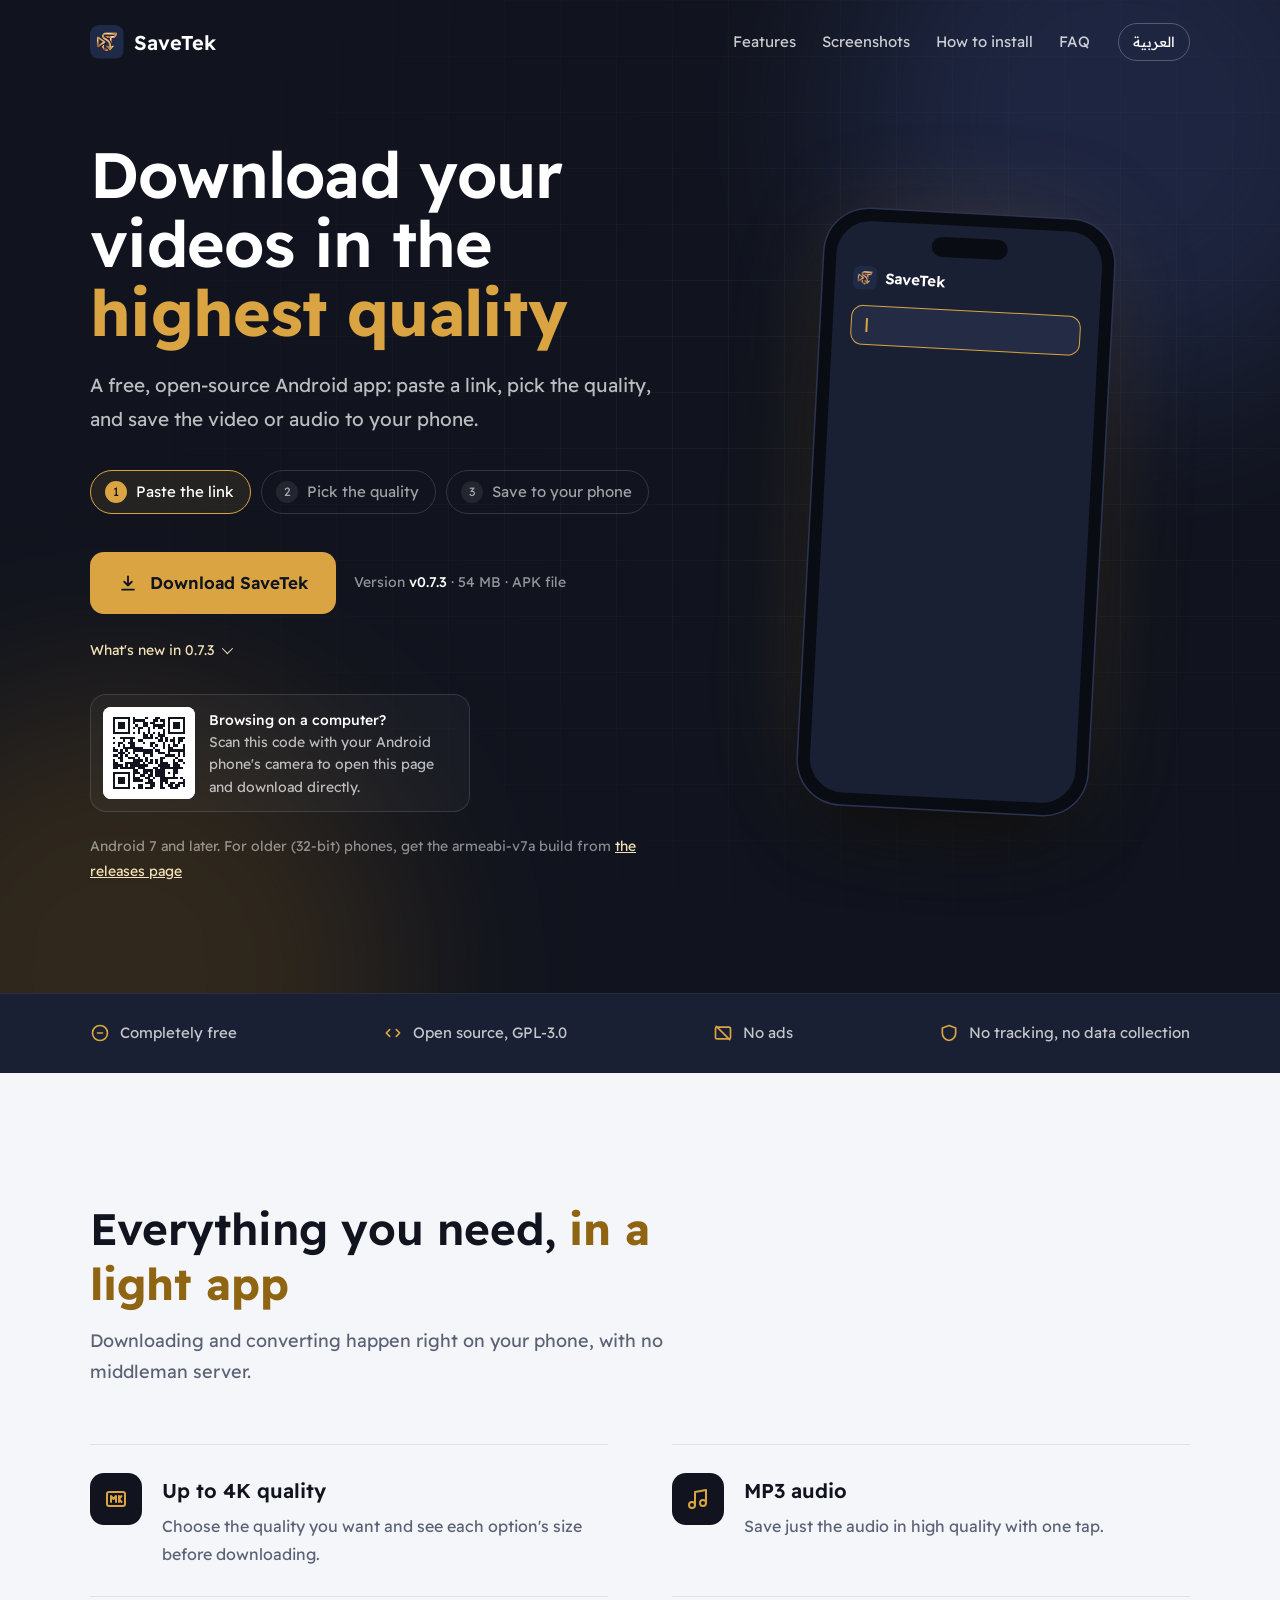
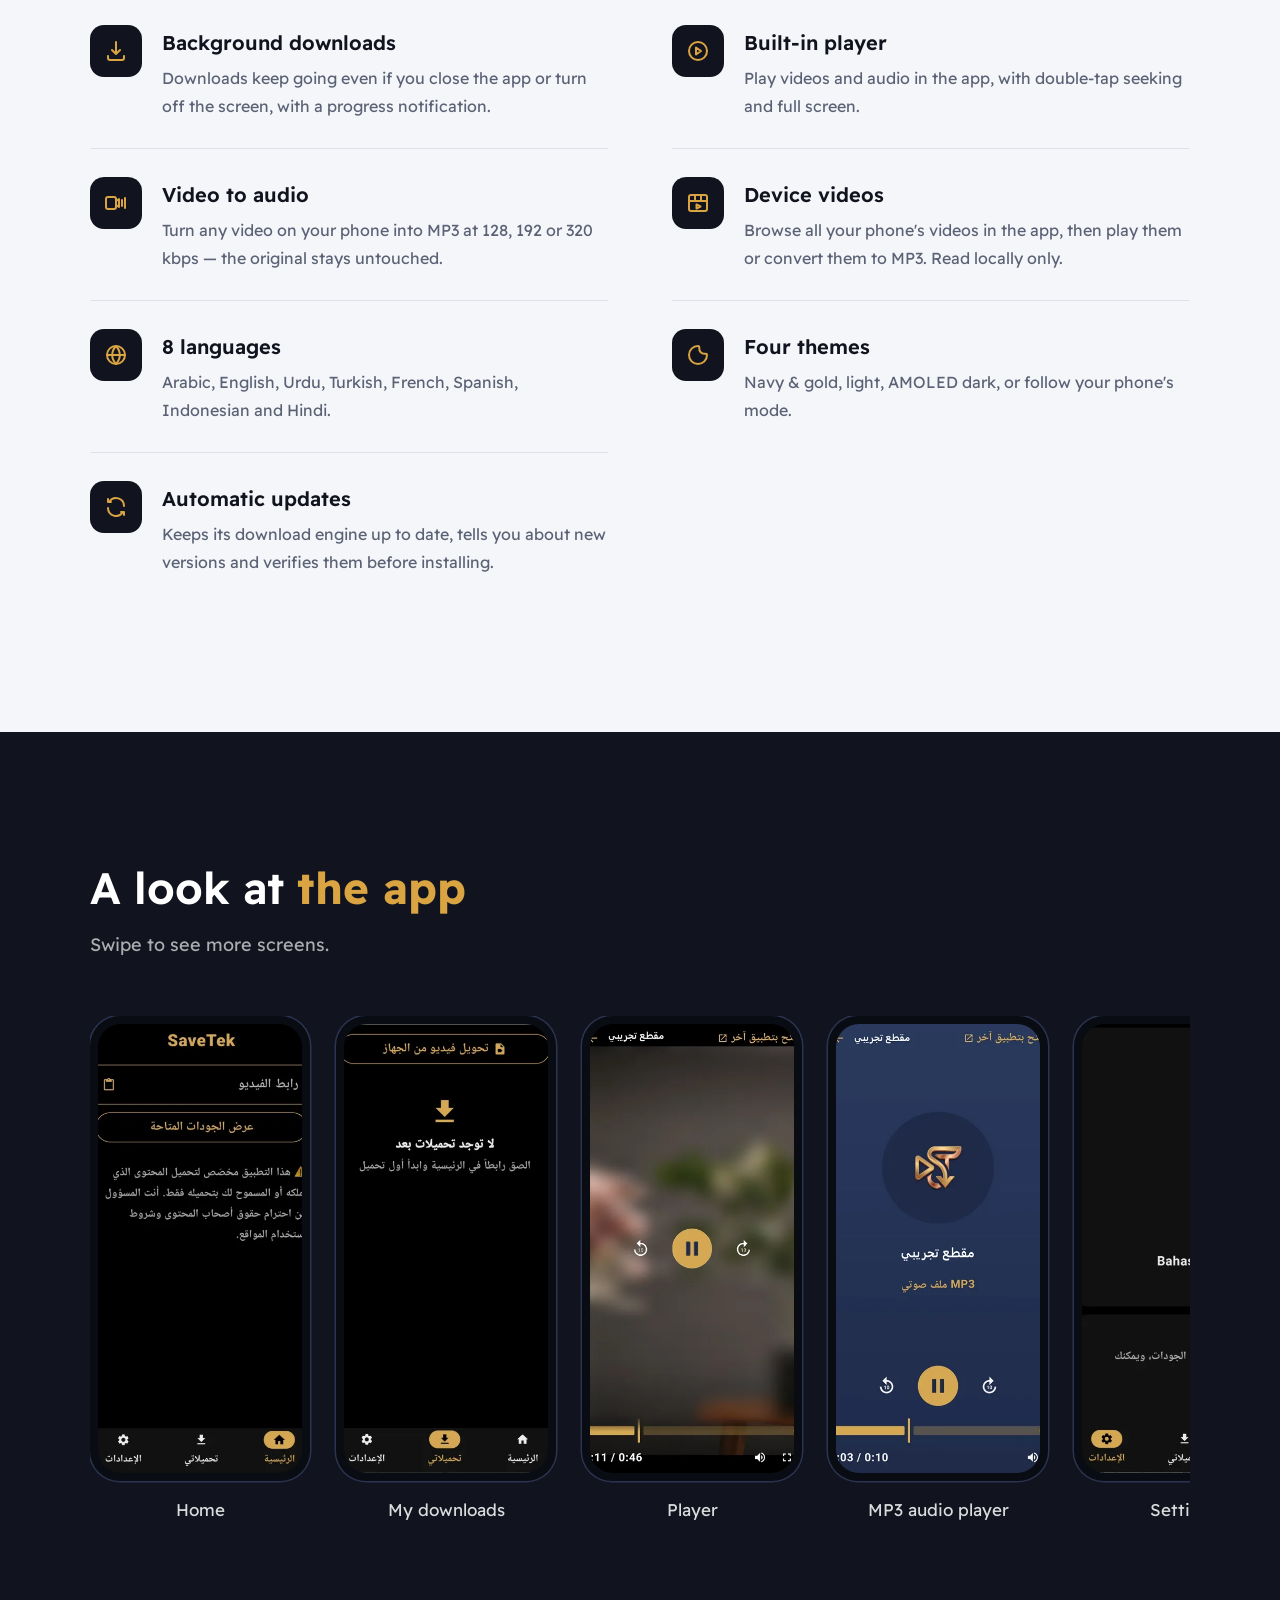
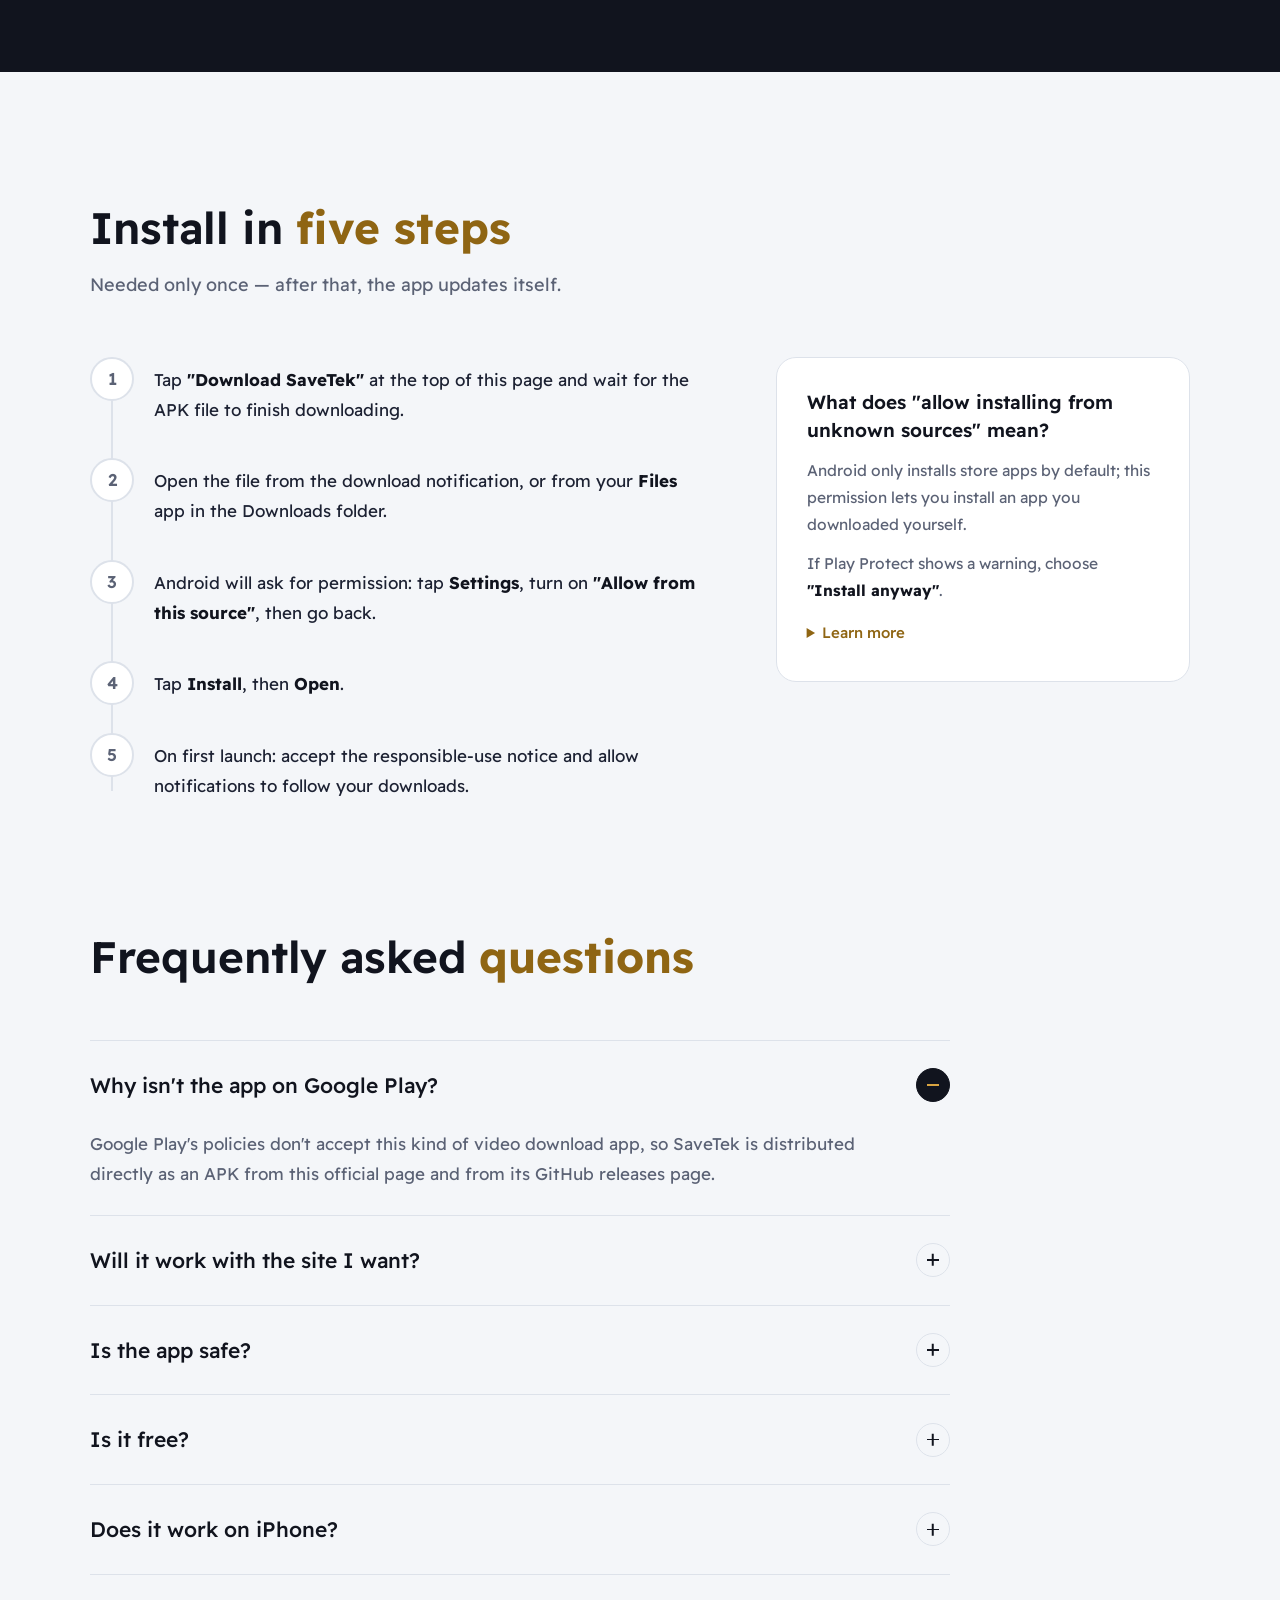
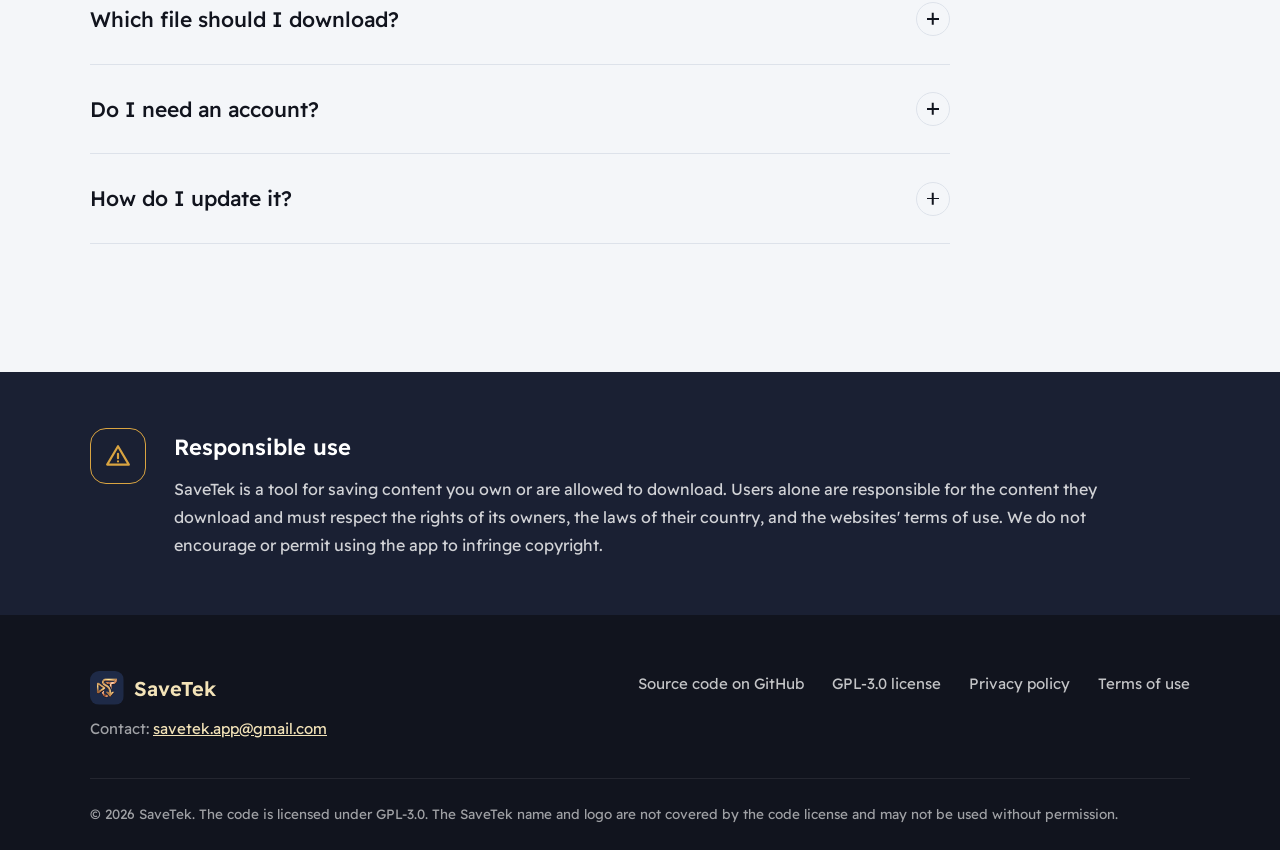
==== commit ed9e2eb4: "Landing page phase 4: wide link-preview banner and sitemap - 1200x630 preview banner (logo, colors, " ====
--- a/docs/index.html
+++ b/docs/index.html
@@ -14,13 +14,13 @@
 <meta property="og:url" content="https://savetekapp-lang.github.io/SaveTek/">
 <meta property="og:title" content="SaveTek — حمّل فيديوهاتك بأعلى جودة">
 <meta property="og:description" content="تطبيق أندرويد مجاني ومفتوح المصدر لحفظ الفيديوهات بأعلى جودة — Free, open-source Android app to save your videos in the highest quality">
-<meta property="og:image" content="https://savetekapp-lang.github.io/SaveTek/assets/icon-512.png">
-<meta property="og:image:width" content="512">
-<meta property="og:image:height" content="512">
-<meta property="og:image:alt" content="SaveTek">
+<meta property="og:image" content="https://savetekapp-lang.github.io/SaveTek/assets/og-banner.jpg">
+<meta property="og:image:width" content="1200">
+<meta property="og:image:height" content="630">
+<meta property="og:image:alt" content="SaveTek — حمّل فيديوهاتك بأعلى جودة">
 <meta property="og:locale" content="ar_AR">
 <meta property="og:locale:alternate" content="en_US">
-<meta name="twitter:card" content="summary">
+<meta name="twitter:card" content="summary_large_image">
 <meta name="theme-color" content="#11141E">
 <link rel="icon" href="assets/favicon-64.png">
 <link rel="apple-touch-icon" href="assets/icon-512.png">
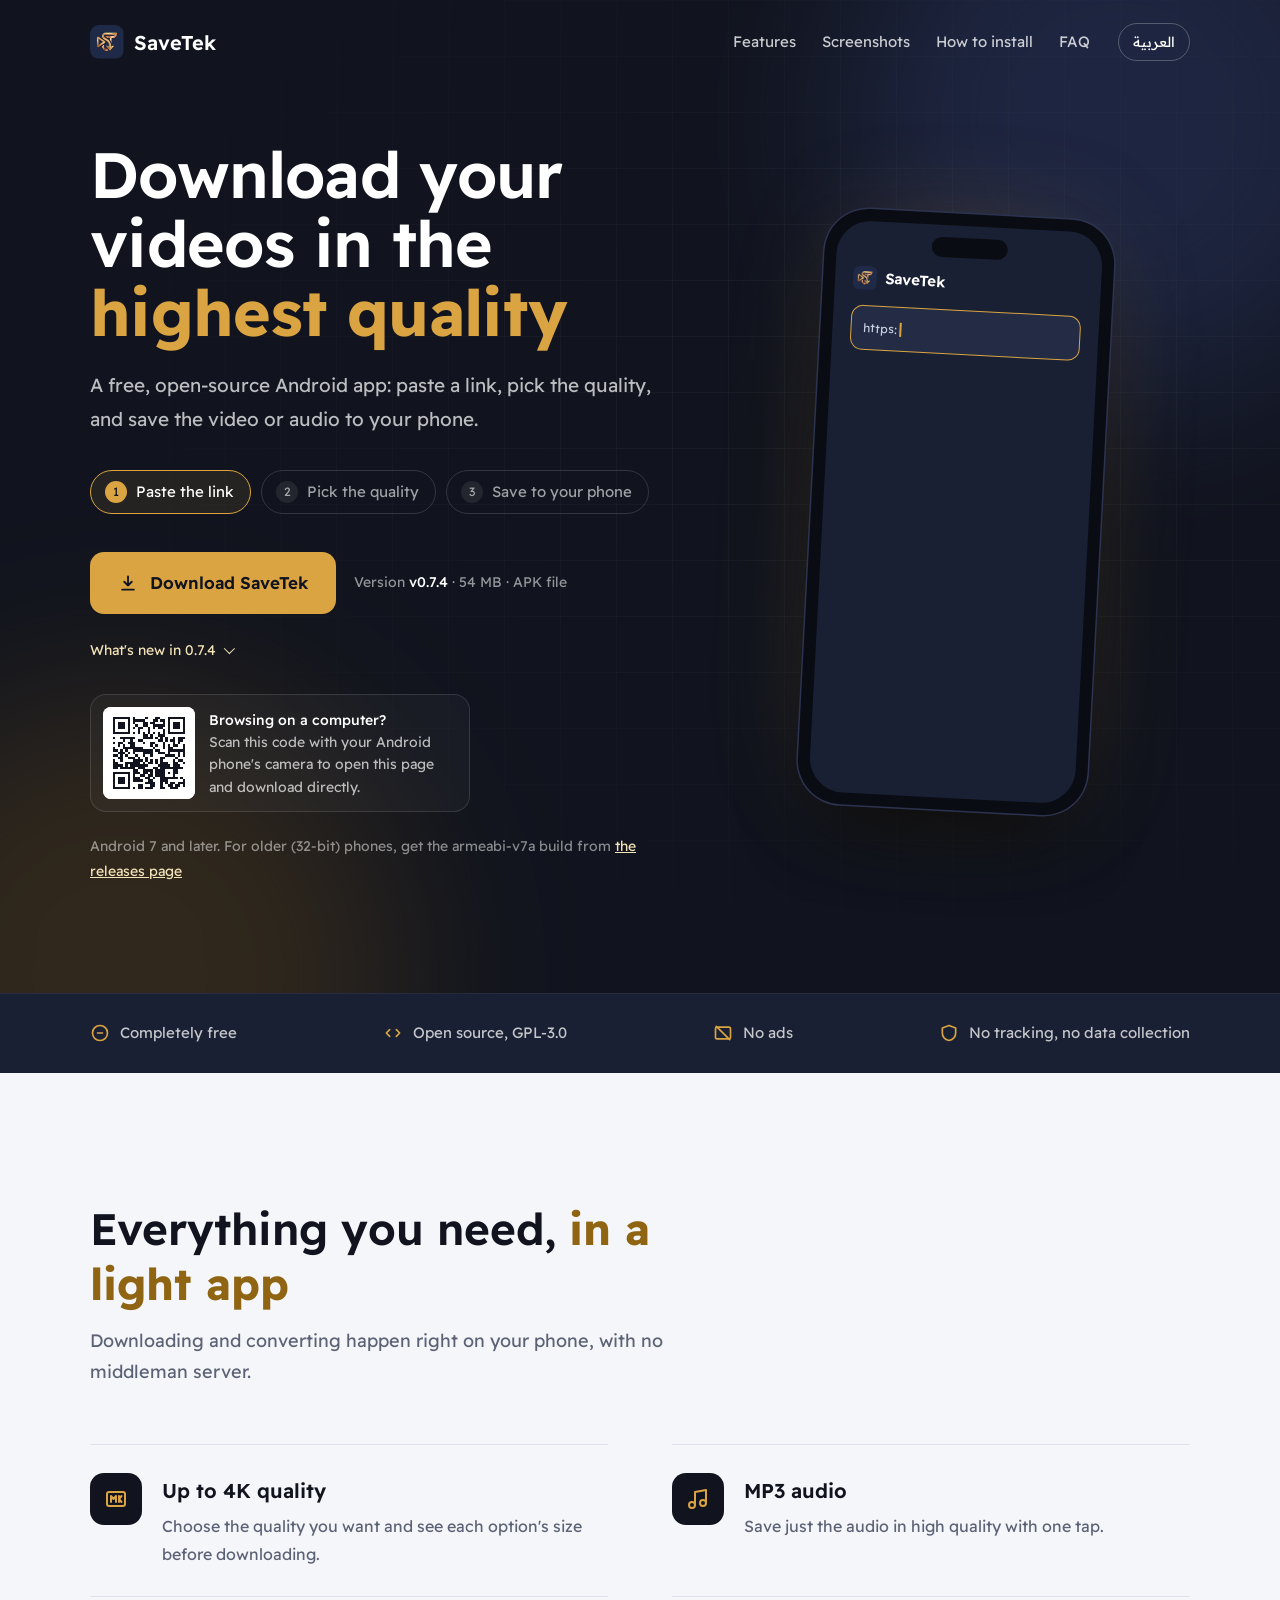
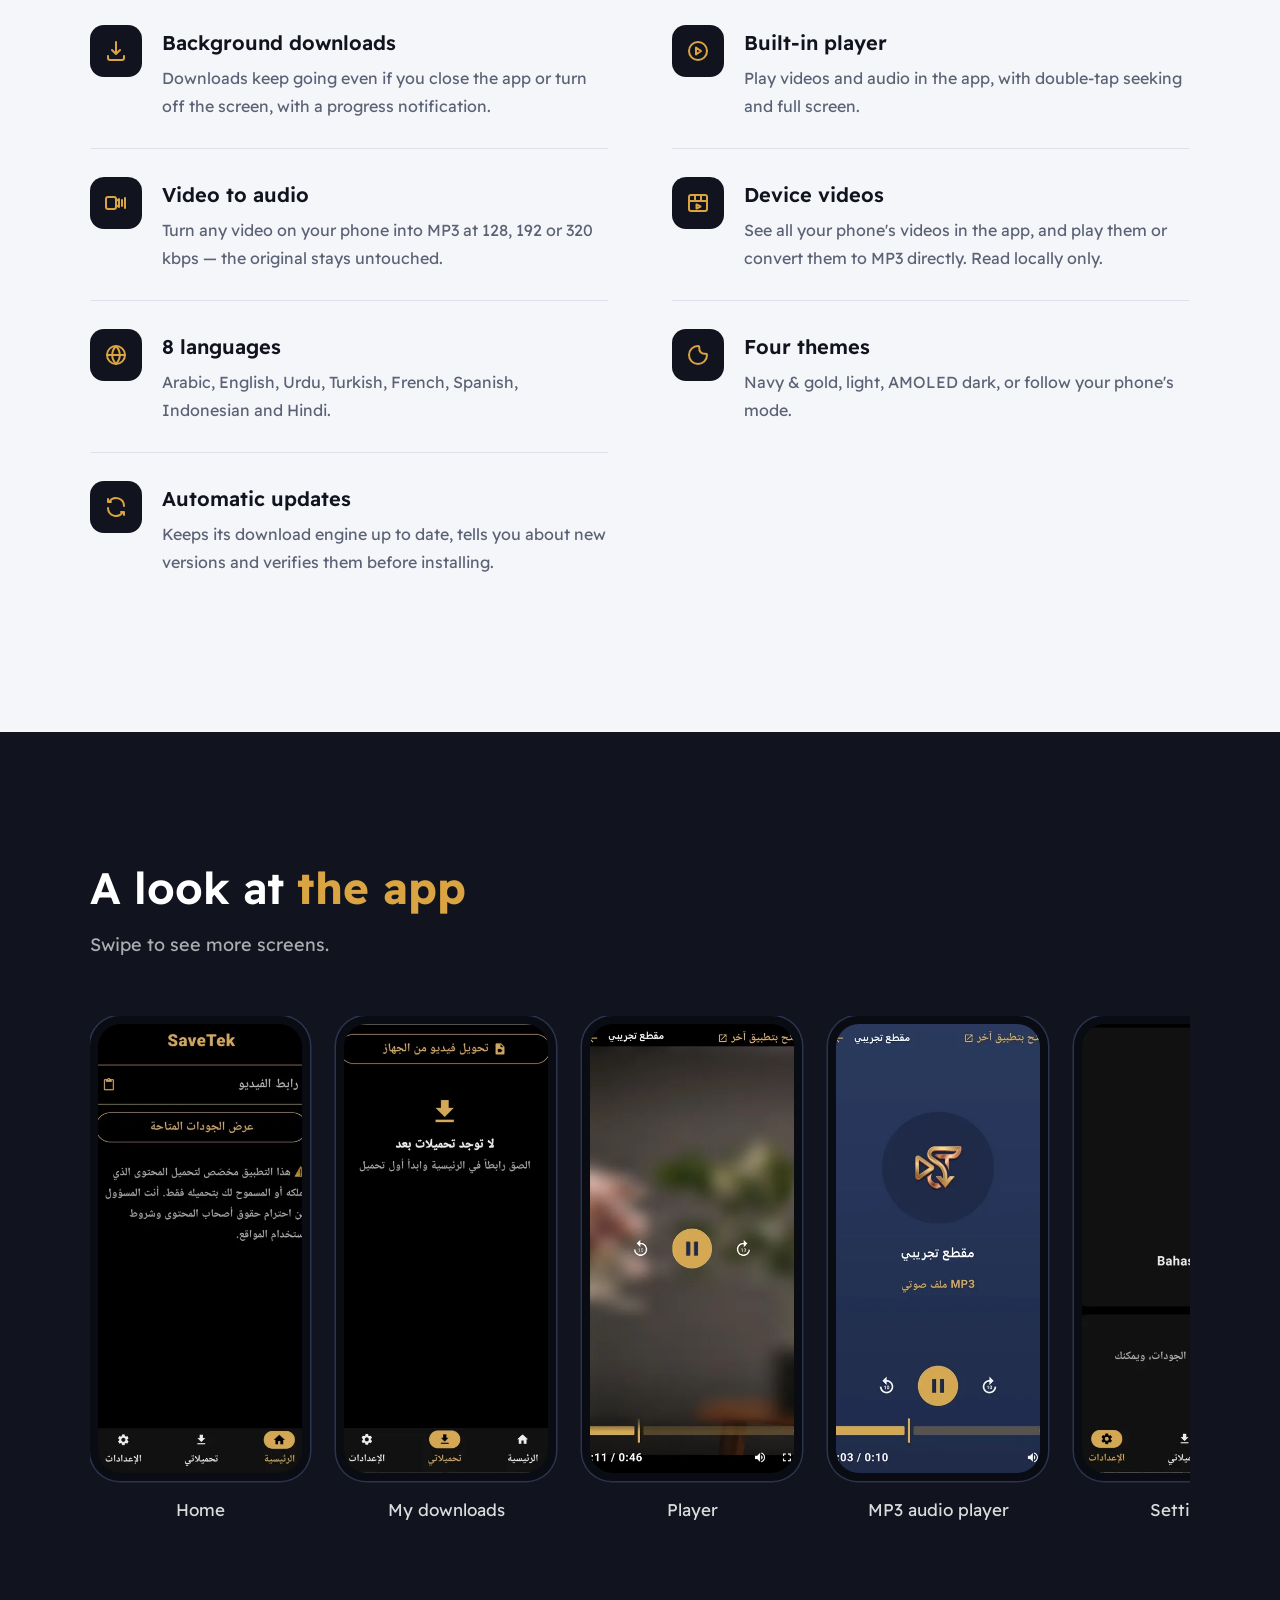
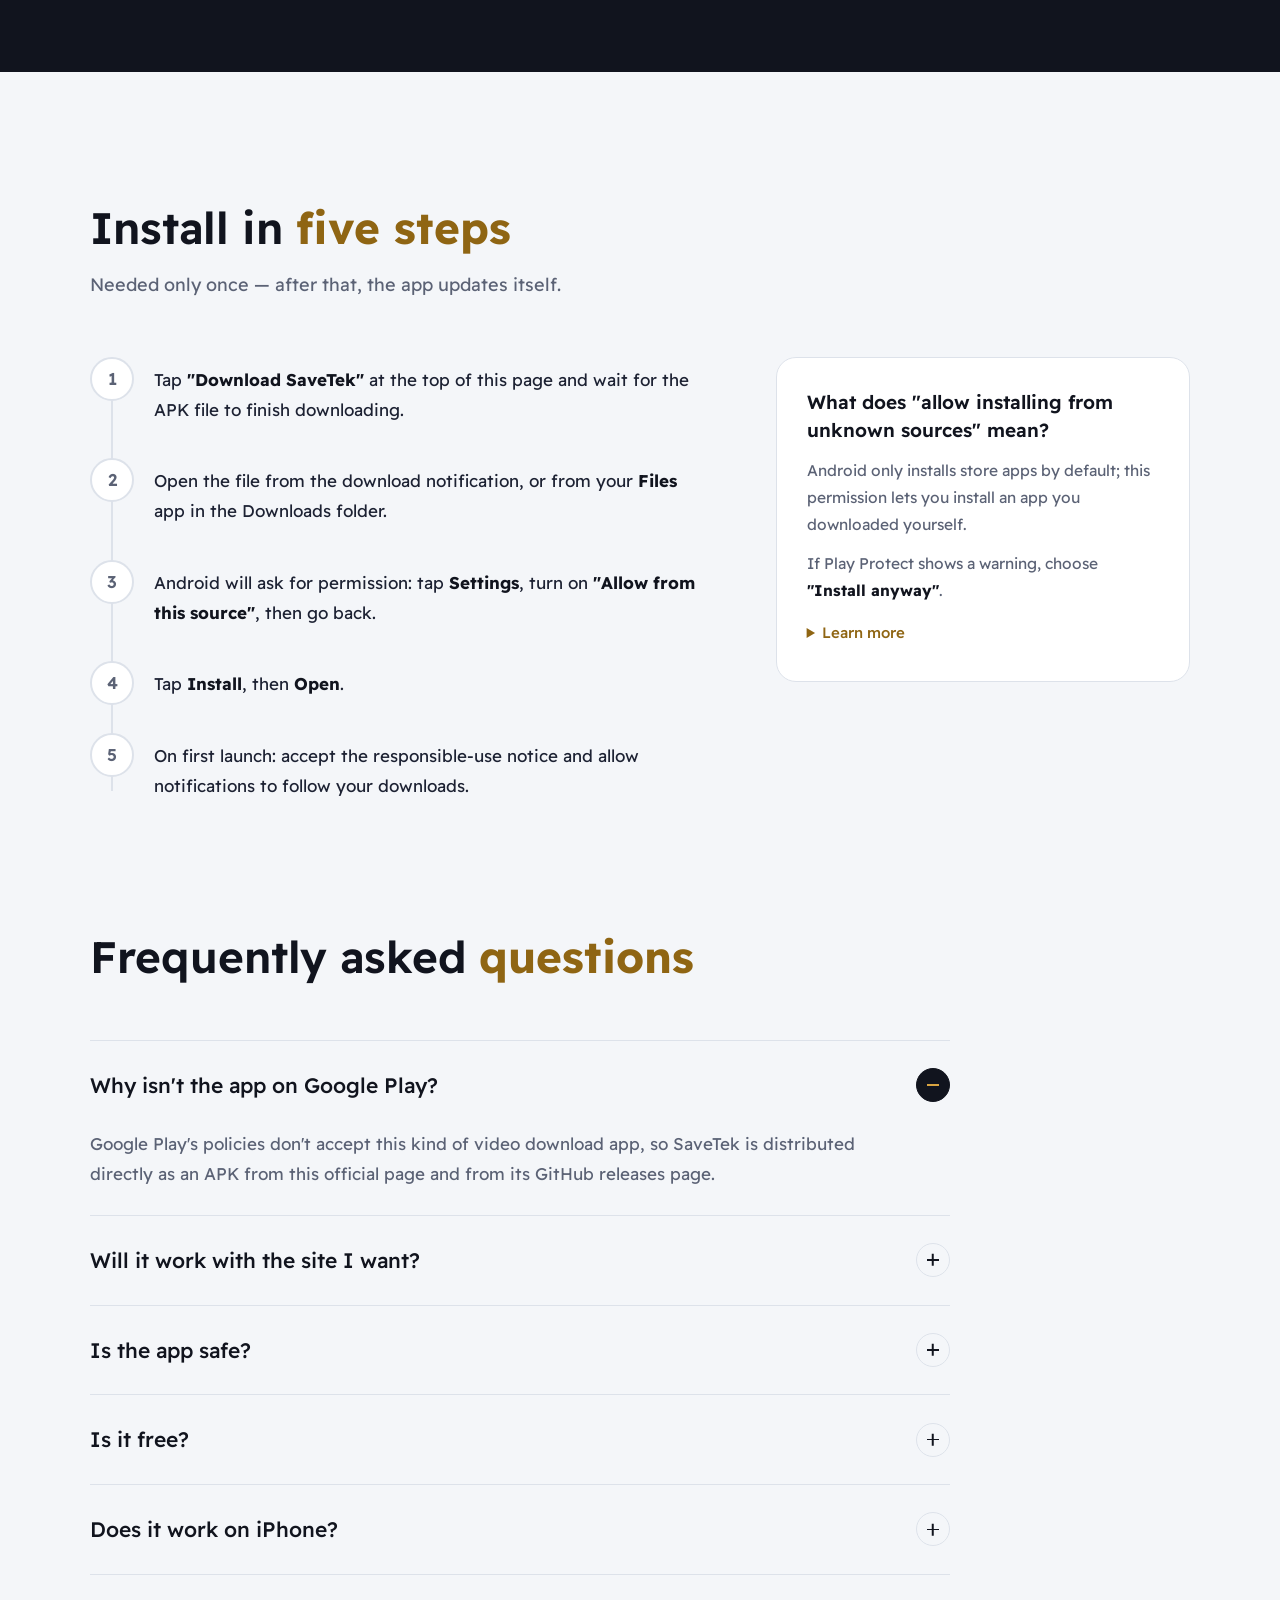
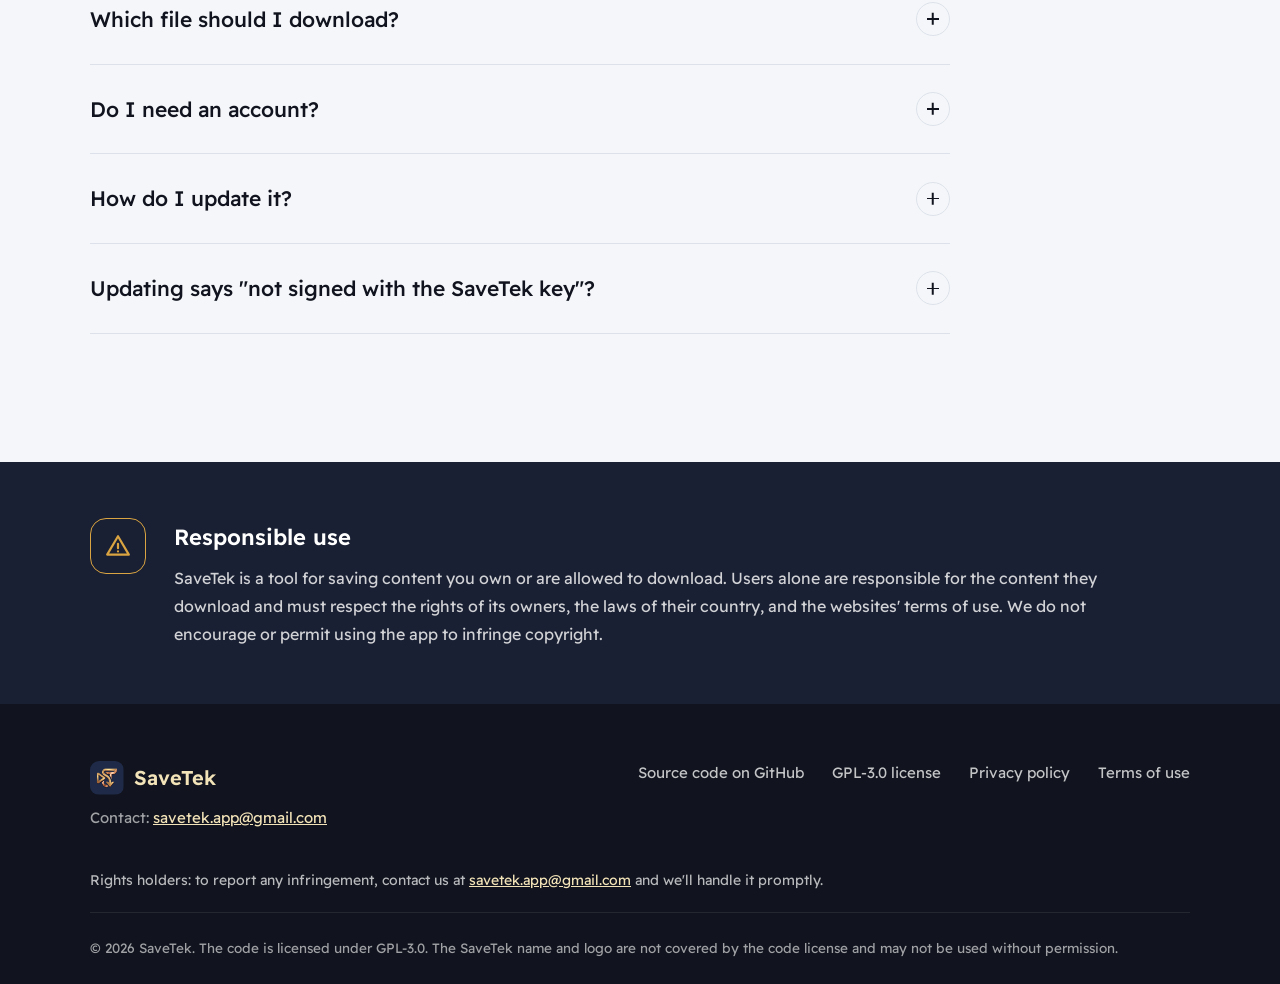
==== commit 251806f8: "Publish 0.7.4: version.json, update FAQ and rights-holder contact - version.json now points to the v" ====
--- a/docs/index.html
+++ b/docs/index.html
@@ -238,6 +238,8 @@
 .f-links{display:flex;flex-wrap:wrap;gap:12px 28px}
 .f-links a{color:rgba(255,255,255,.75);text-decoration:none}
 .f-links a:hover{color:#fff;text-decoration:underline}
+.f-rights{padding-bottom:20px;font-size:14px;color:rgba(255,255,255,.7)}
+.f-rights a{color:var(--gold-soft)}
 .f-bot{border-top:1px solid rgba(255,255,255,.08);padding-block:24px;font-size:13.5px;line-height:1.7}
 
 /* ---------- desktop: QR to open this page on the phone ---------- */
@@ -431,7 +433,7 @@
       <li class="rv"><div class="ic"><svg viewBox="0 0 24 24" fill="none" stroke="currentColor" stroke-width="2" stroke-linecap="round" stroke-linejoin="round"><rect x="2" y="6" width="10" height="12" rx="2"/><path d="m12 10 3-2v8l-3-2M18 9v6M21 7v10"/></svg></div>
         <div><h3><span class="ar">تحويل الفيديو إلى صوت</span><span class="en">Video to audio</span></h3><p><span class="ar">حوّل أي فيديو في جوالك إلى MP3 بجودة 128 أو 192 أو 320 kbps، والأصل يبقى كما هو.</span><span class="en">Turn any video on your phone into MP3 at 128, 192 or 320 kbps — the original stays untouched.</span></p></div></li>
       <li class="rv"><div class="ic"><svg viewBox="0 0 24 24" fill="none" stroke="currentColor" stroke-width="2" stroke-linecap="round" stroke-linejoin="round"><rect x="3" y="4" width="18" height="16" rx="2"/><path d="M3 10h18M9 4v6M15 4v6"/><path d="m10.5 13.5 4 2-4 2z"/></svg></div>
-        <div><h3><span class="ar">فيديوهات الجهاز</span><span class="en">Device videos</span></h3><p><span class="ar">تصفّح كل فيديوهات جوالك داخل التطبيق، وشغّلها أو حوّلها إلى MP3 مباشرة. تُقرأ محلياً فقط.</span><span class="en">Browse all your phone's videos in the app, then play them or convert them to MP3. Read locally only.</span></p></div></li>
+        <div><h3><span class="ar">فيديوهات الجهاز</span><span class="en">Device videos</span></h3><p><span class="ar">شاهد كل فيديوهات جوالك داخل التطبيق، وشغّلها أو حوّلها إلى MP3 مباشرة. تُقرأ محلياً فقط.</span><span class="en">See all your phone's videos in the app, and play them or convert them to MP3 directly. Read locally only.</span></p></div></li>
       <li class="rv"><div class="ic"><svg viewBox="0 0 24 24" fill="none" stroke="currentColor" stroke-width="2" stroke-linecap="round" stroke-linejoin="round"><circle cx="12" cy="12" r="9"/><path d="M3 12h18M12 3c2.5 2.7 3.8 5.7 3.8 9s-1.3 6.3-3.8 9c-2.5-2.7-3.8-5.7-3.8-9S9.5 5.7 12 3z"/></svg></div>
         <div><h3><span class="ar">8 لغات</span><span class="en">8 languages</span></h3><p><span class="ar">العربية، الإنجليزية، الأردية، التركية، الفرنسية، الإسبانية، الإندونيسية والهندية.</span><span class="en">Arabic, English, Urdu, Turkish, French, Spanish, Indonesian and Hindi.</span></p></div></li>
       <li class="rv"><div class="ic"><svg viewBox="0 0 24 24" fill="none" stroke="currentColor" stroke-width="2" stroke-linecap="round" stroke-linejoin="round"><path d="M12 3a9 9 0 1 0 9 9c0-1-1-1.5-2-1.3A5 5 0 0 1 13.3 5C13.5 4 13 3 12 3z"/></svg></div>
@@ -528,6 +530,10 @@
         <button type="button" aria-expanded="false"><span><span class="ar">كيف أحدّث التطبيق؟</span><span class="en">How do I update it?</span></span><span class="pm"></span></button>
         <div class="ans"><div><p><span class="ar">التطبيق يتحقق من وجود إصدار جديد عند كل فتح، ويُظهر نقطة حمراء على "الإعدادات" ونافذة فيها "ما الجديد" وزر "تحديث الآن". يمكنك أيضاً الضغط على "التحقق من التحديثات" في الإعدادات، أو تحميل آخر إصدار من هذه الصفحة وتثبيته فوق القديم دون أن تفقد تحميلاتك.</span><span class="en">The app checks for a new version every time it opens, showing a red dot on Settings and a window with what's new and an "Update now" button. You can also tap "Check for updates" in Settings, or download the latest version from this page and install it over the old one without losing your downloads.</span></p></div></div>
       </div>
+      <div class="qa">
+        <button type="button" aria-expanded="false"><span><span class="ar">ظهرت رسالة "غير موقّع بمفتاح SaveTek" عند التحديث؟</span><span class="en">Updating says "not signed with the SaveTek key"?</span></span><span class="pm"></span></button>
+        <div class="ans"><div><p><span class="ar">إذا ظهرت رسالة (غير موقّع بمفتاح SaveTek) عند التحديث على أندرويد 9 إلى 12، حمّل آخر إصدار من الموقع وثبّته فوق القديم مرة واحدة، وبعدها تعمل التحديثات تلقائياً.</span><span class="en">If updating on Android 9 to 12 shows "not signed with the SaveTek key", download the latest version from this website and install it over the old one once — automatic updates work after that.</span></p></div></div>
+      </div>
     </div>
   </div>
 </section>
@@ -560,6 +566,10 @@
         <a href="terms.html"><span class="ar">شروط الاستخدام</span><span class="en">Terms of use</span></a>
       </div>
     </div>
+    <p class="f-rights">
+      <span class="ar">لأصحاب الحقوق: للإبلاغ عن أي انتهاك تواصل معنا على <a href="mailto:savetek.app@gmail.com">savetek.app@gmail.com</a> وسنتعامل معه بسرعة.</span>
+      <span class="en">Rights holders: to report any infringement, contact us at <a href="mailto:savetek.app@gmail.com">savetek.app@gmail.com</a> and we'll handle it promptly.</span>
+    </p>
     <div class="f-bot">
       <span class="ar">© 2026 SaveTek. الكود مرخّص بترخيص GPL-3.0. اسم SaveTek وشعاره غير مشمولين بترخيص الكود، ولا يجوز استخدامهما دون إذن.</span>
       <span class="en">© 2026 SaveTek. The code is licensed under GPL-3.0. The SaveTek name and logo are not covered by the code license and may not be used without permission.</span>
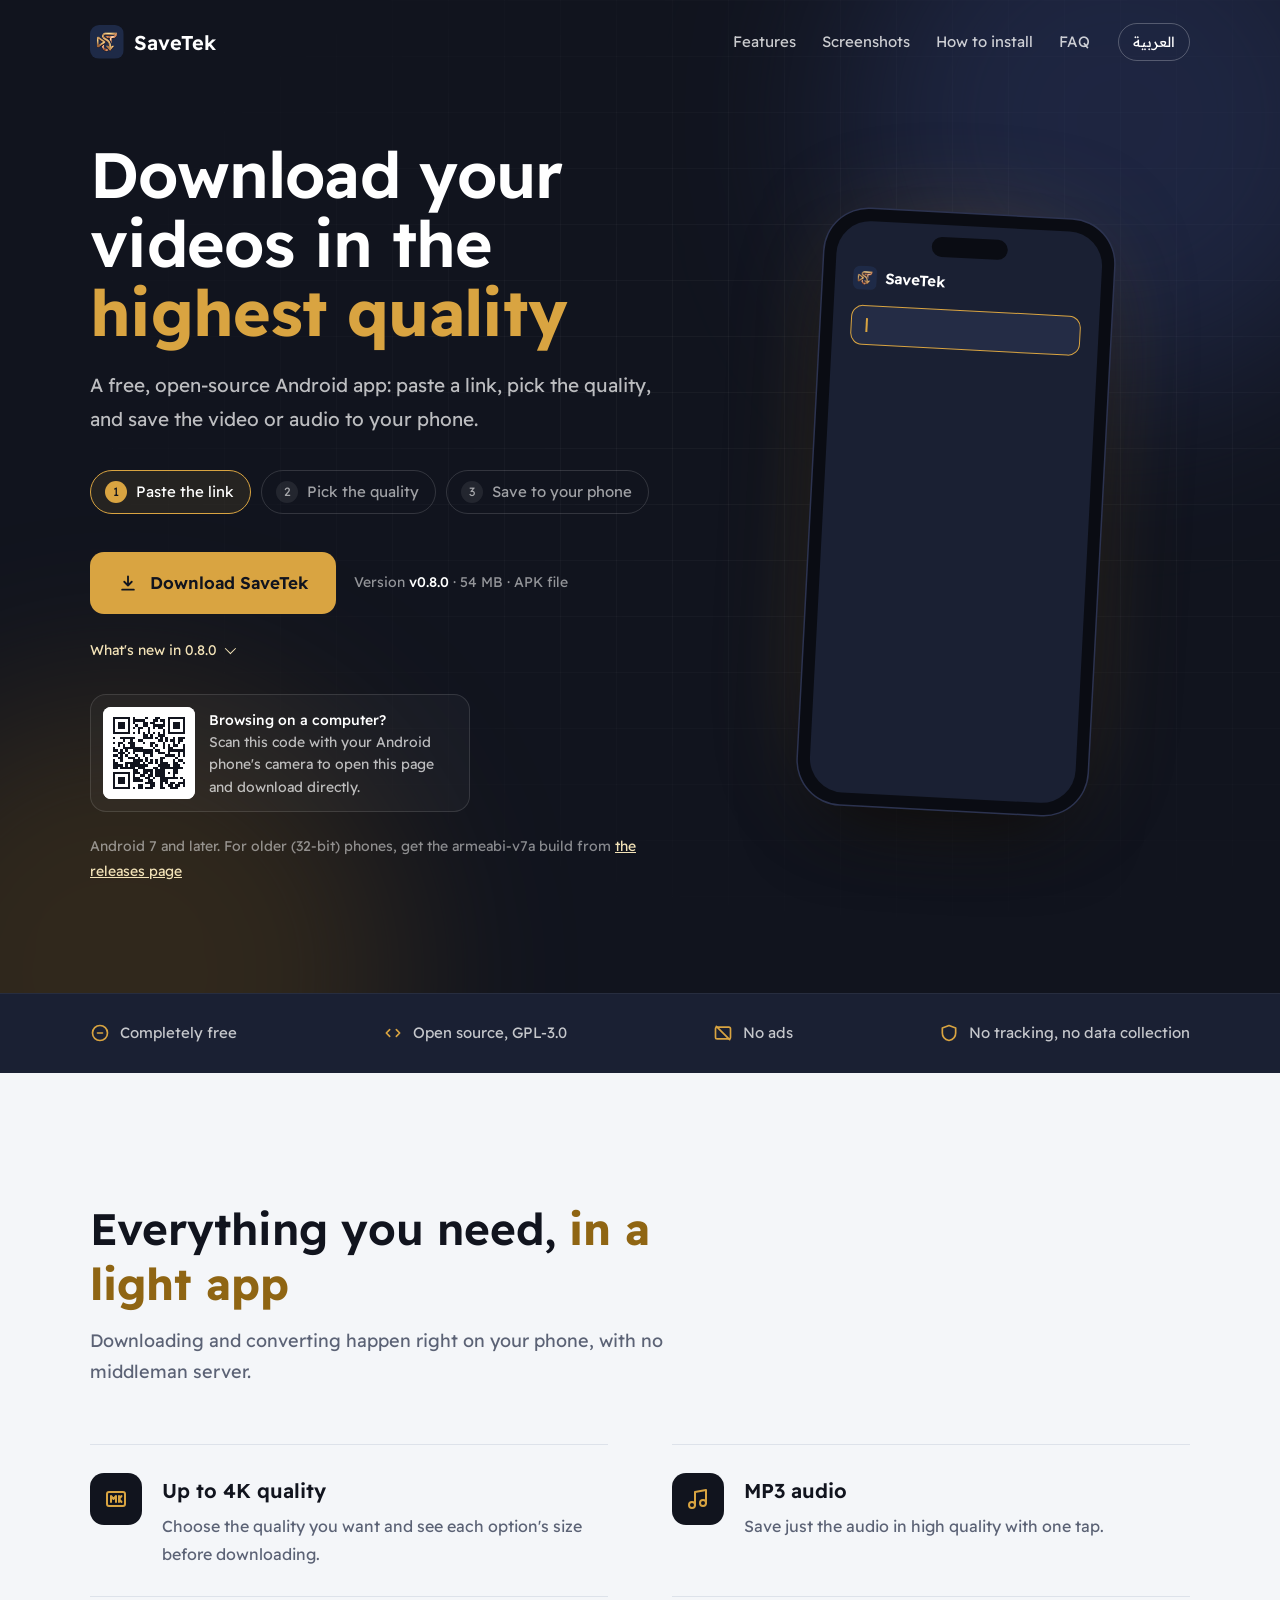
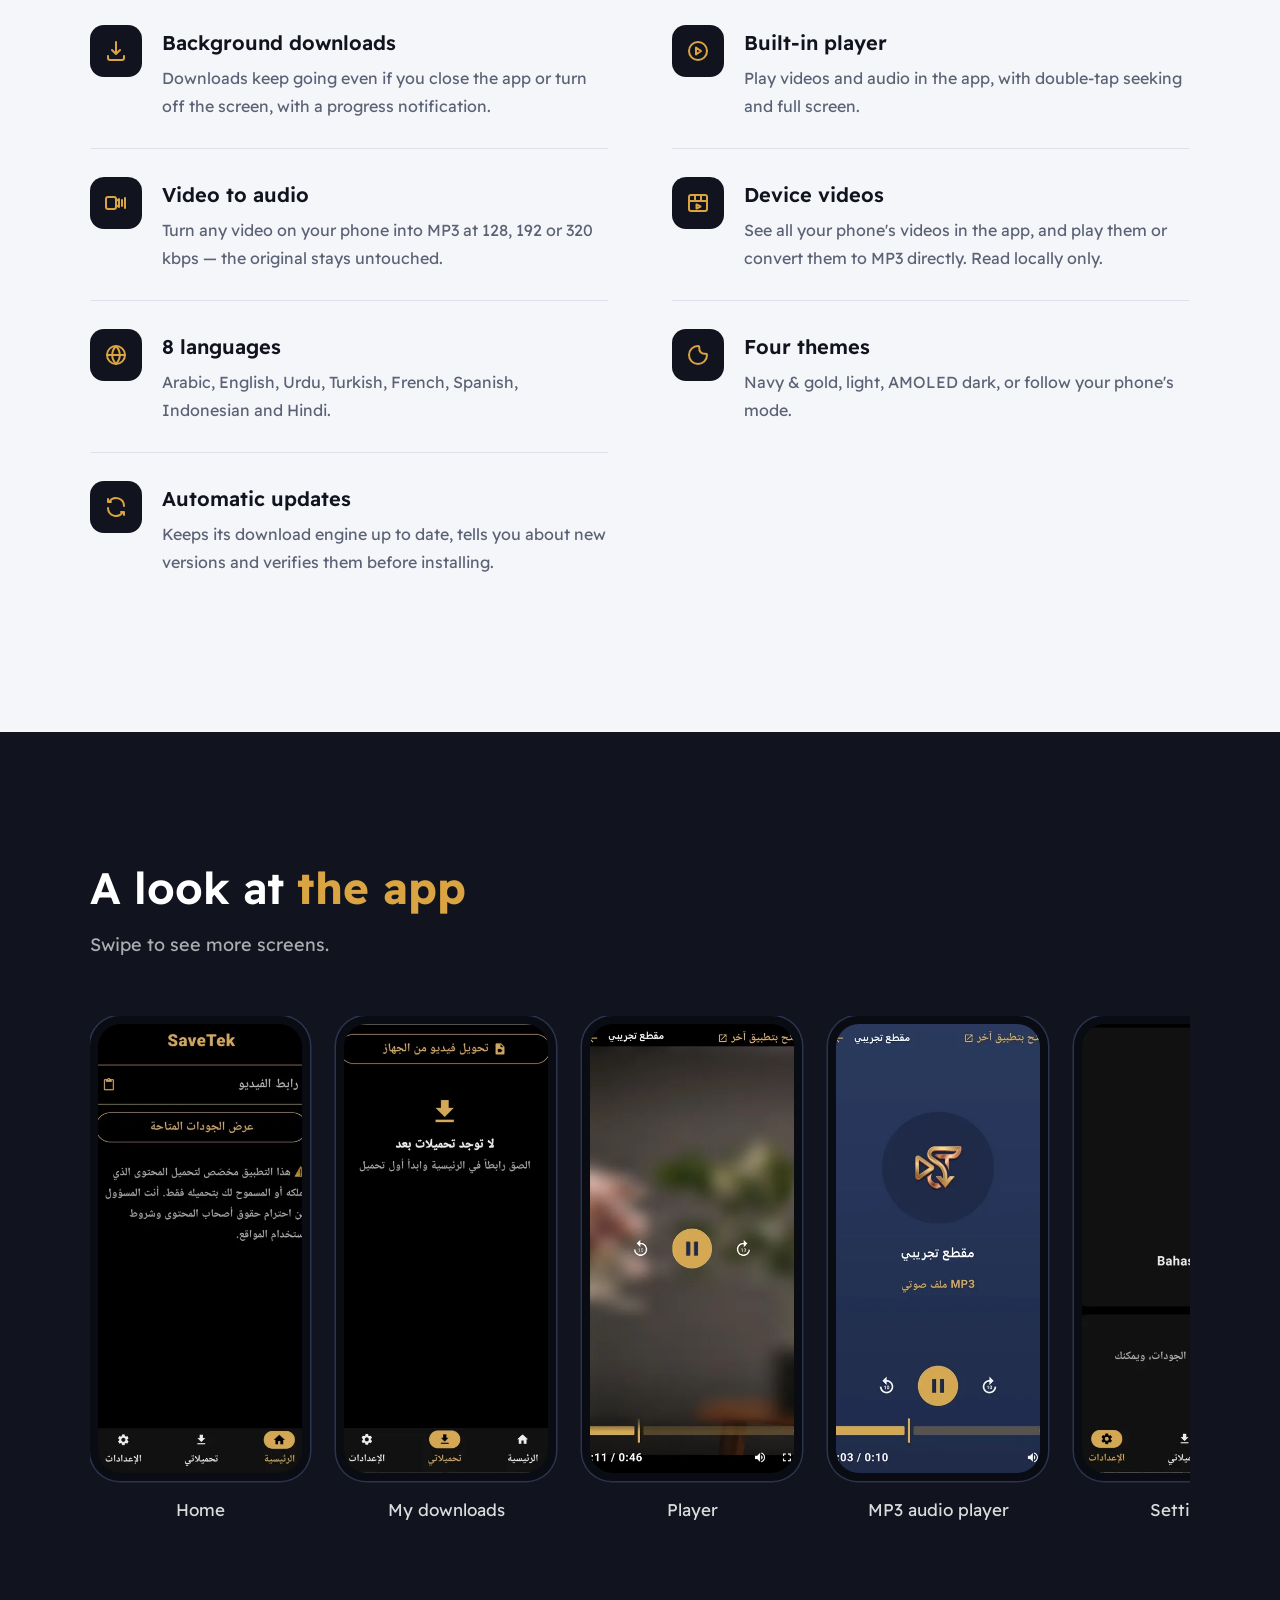
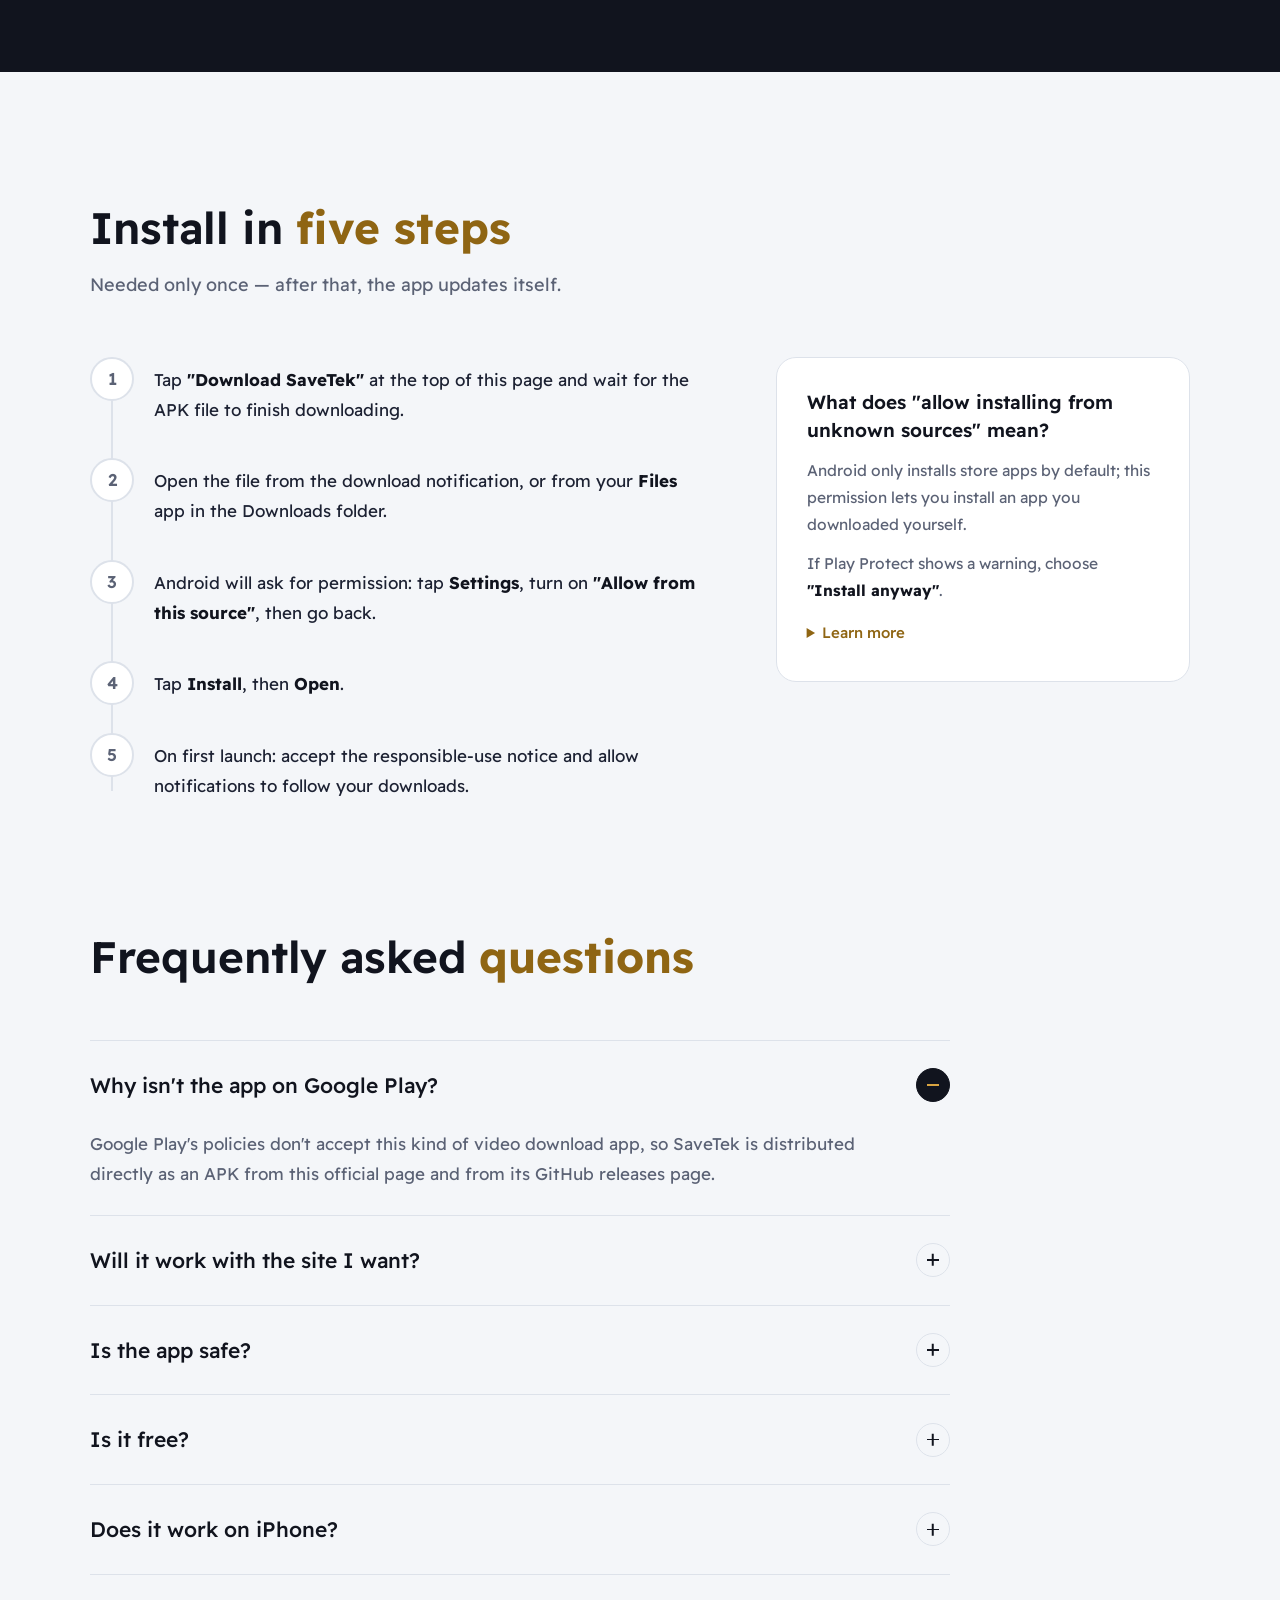
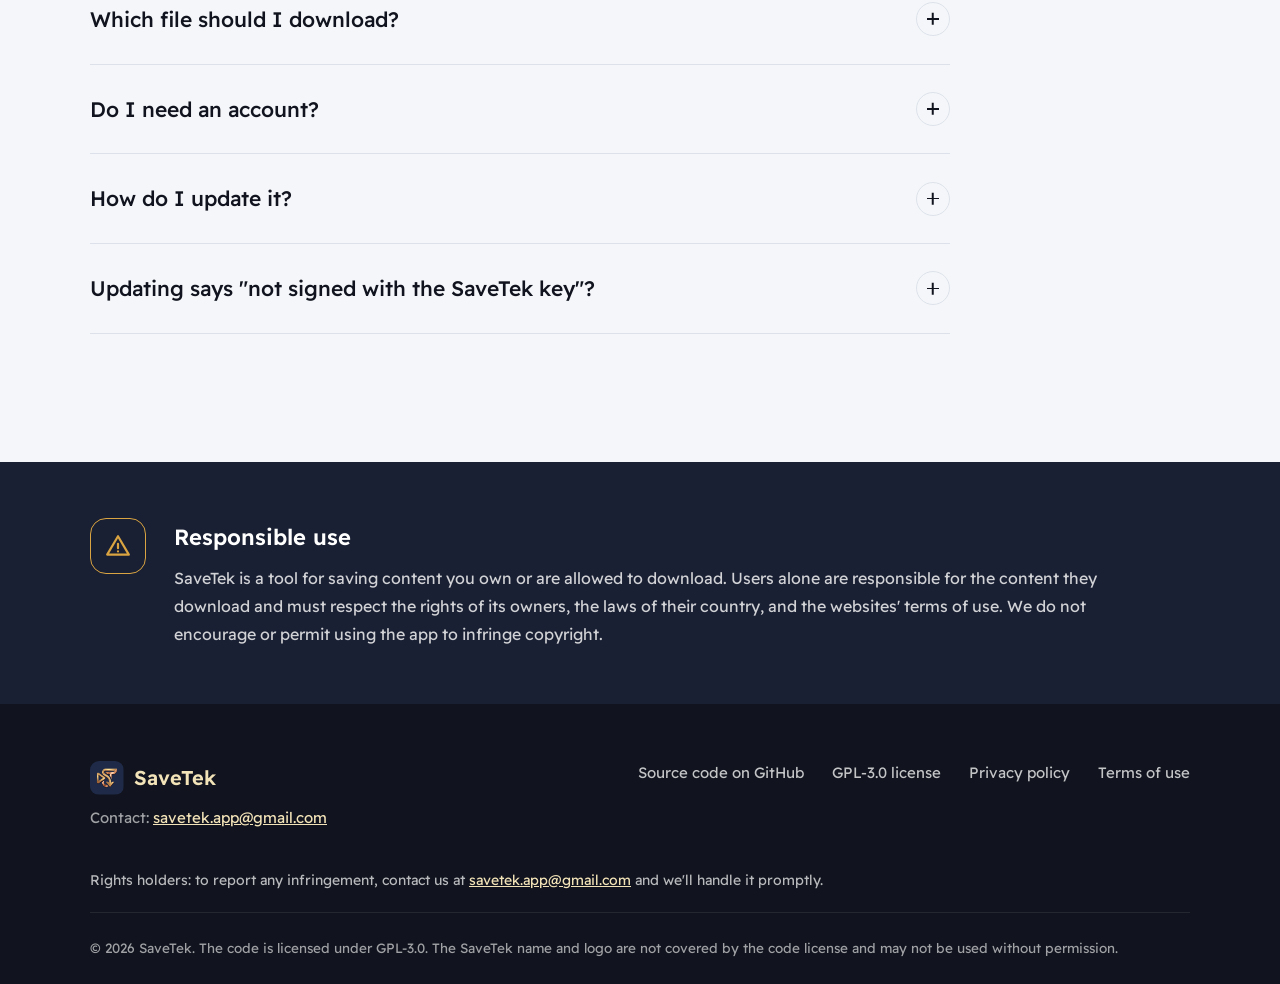
==== commit 67b003a0: "FAQ: explain the Android 9-12 update message was a bug in 0.7.1/0.7.3 signature-check code Co-Author" ====
--- a/docs/index.html
+++ b/docs/index.html
@@ -532,7 +532,7 @@
       </div>
       <div class="qa">
         <button type="button" aria-expanded="false"><span><span class="ar">ظهرت رسالة "غير موقّع بمفتاح SaveTek" عند التحديث؟</span><span class="en">Updating says "not signed with the SaveTek key"?</span></span><span class="pm"></span></button>
-        <div class="ans"><div><p><span class="ar">إذا ظهرت رسالة (غير موقّع بمفتاح SaveTek) عند التحديث على أندرويد 9 إلى 12، حمّل آخر إصدار من الموقع وثبّته فوق القديم مرة واحدة، وبعدها تعمل التحديثات تلقائياً.</span><span class="en">If updating on Android 9 to 12 shows "not signed with the SaveTek key", download the latest version from this website and install it over the old one once — automatic updates work after that.</span></p></div></div>
+        <div class="ans"><div><p><span class="ar">هذه الرسالة قد تظهر على أندرويد 9 إلى 12 عند التحديث من داخل التطبيق من النسختين القديمتين 0.7.1 أو 0.7.3. السبب خلل في <strong>كود فحص التوقيع داخل هاتين النسختين</strong>، وليس في توقيع ملفات التطبيق: كل الإصدارات موقّعة بنفس المفتاح الرسمي، ولهذا ينجح التثبيت اليدوي فوق النسخة القديمة. الحل: حمّل آخر إصدار من هذه الصفحة وثبّته فوق القديم مرة واحدة دون أن تفقد تحميلاتك، وبعدها تعمل التحديثات تلقائياً (أُصلح الخلل في 0.7.4). بصمة شهادة التوقيع مذكورة في وصف كل إصدار على <a class="rel-link" href="https://github.com/savetekapp-lang/SaveTek/releases/latest">صفحة الإصدارات</a> لمن يريد التحقق.</span><span class="en">This message can appear on Android 9 to 12 when updating from inside the app from the old versions 0.7.1 or 0.7.3. It was a bug in the <strong>signature-check code inside those two versions</strong>, not in the app files' signatures: every release is signed with the same official key, which is why installing manually over the old version works. Fix: download the latest version from this page and install it over the old one once, without losing your downloads; automatic updates work after that (fixed in 0.7.4). The signing certificate fingerprint is listed in every release description on <a class="rel-link" href="https://github.com/savetekapp-lang/SaveTek/releases/latest">the releases page</a> if you want to verify it.</span></p></div></div>
       </div>
     </div>
   </div>
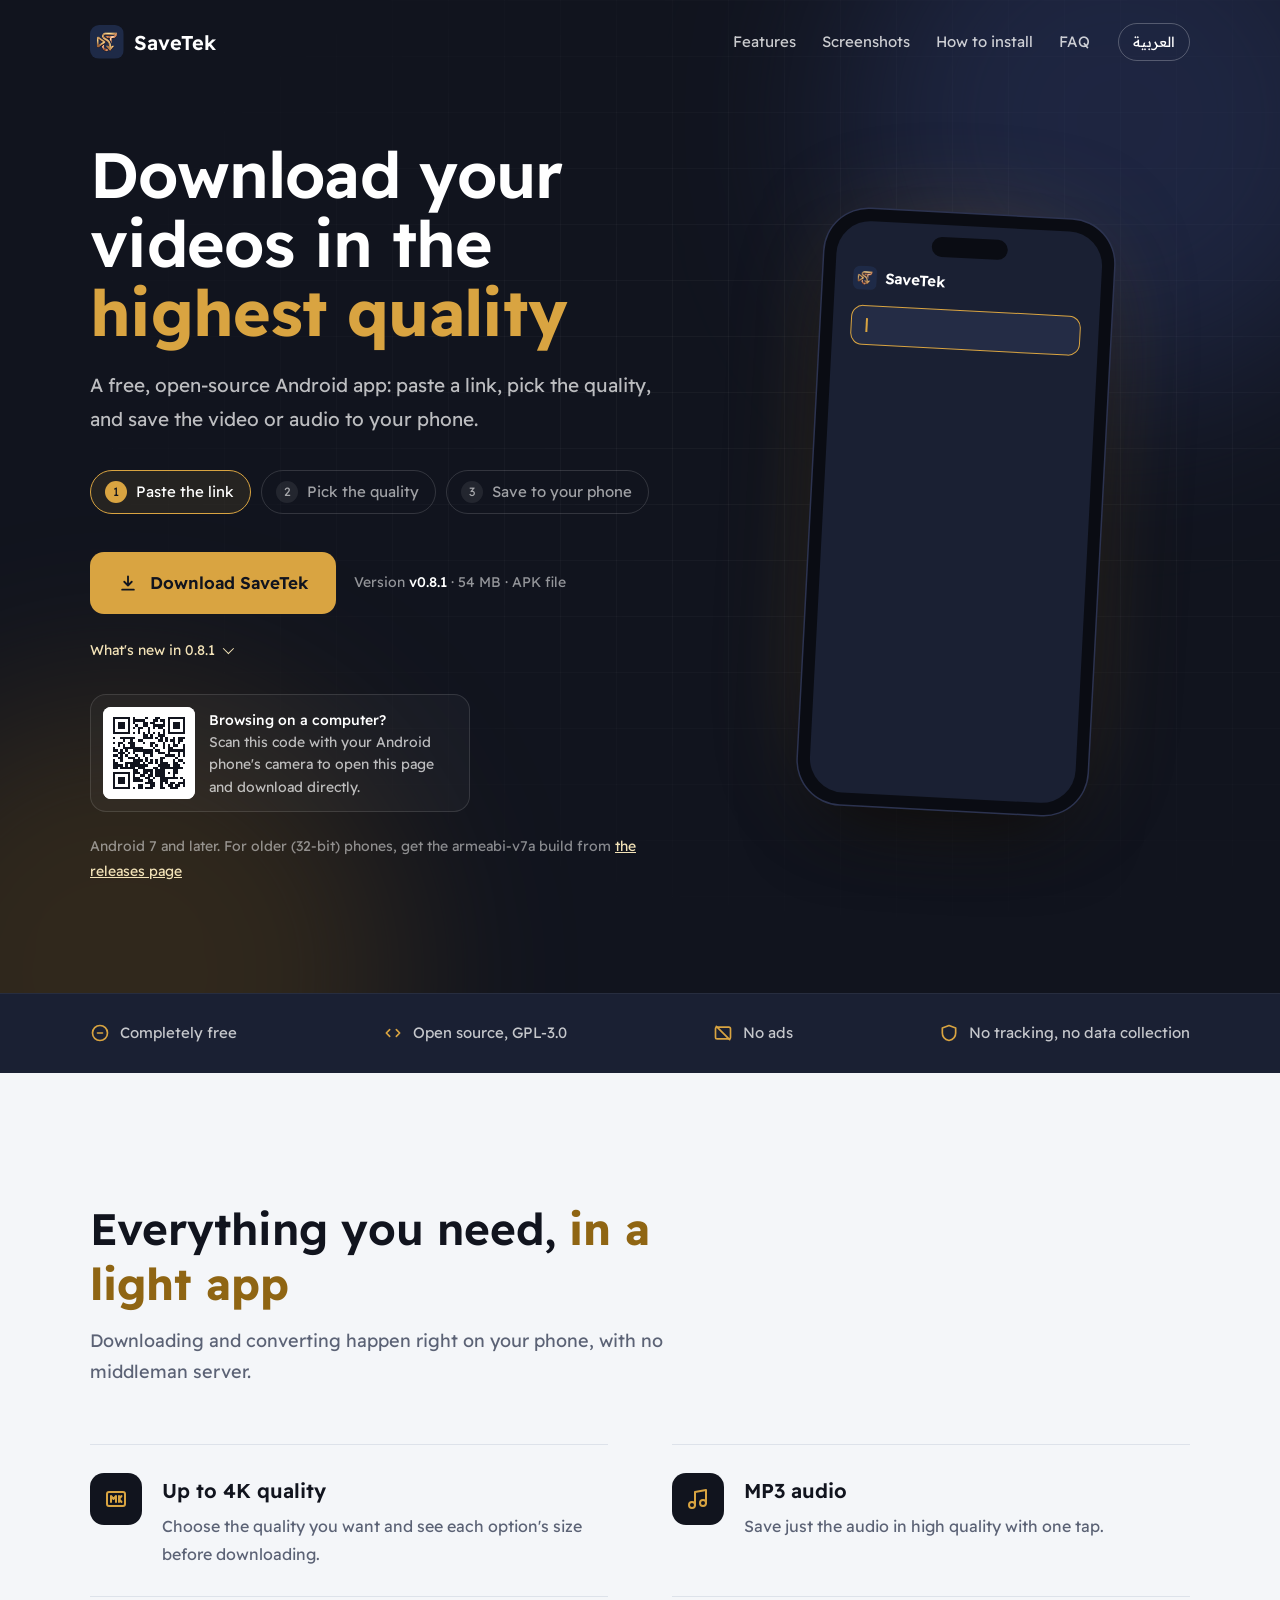
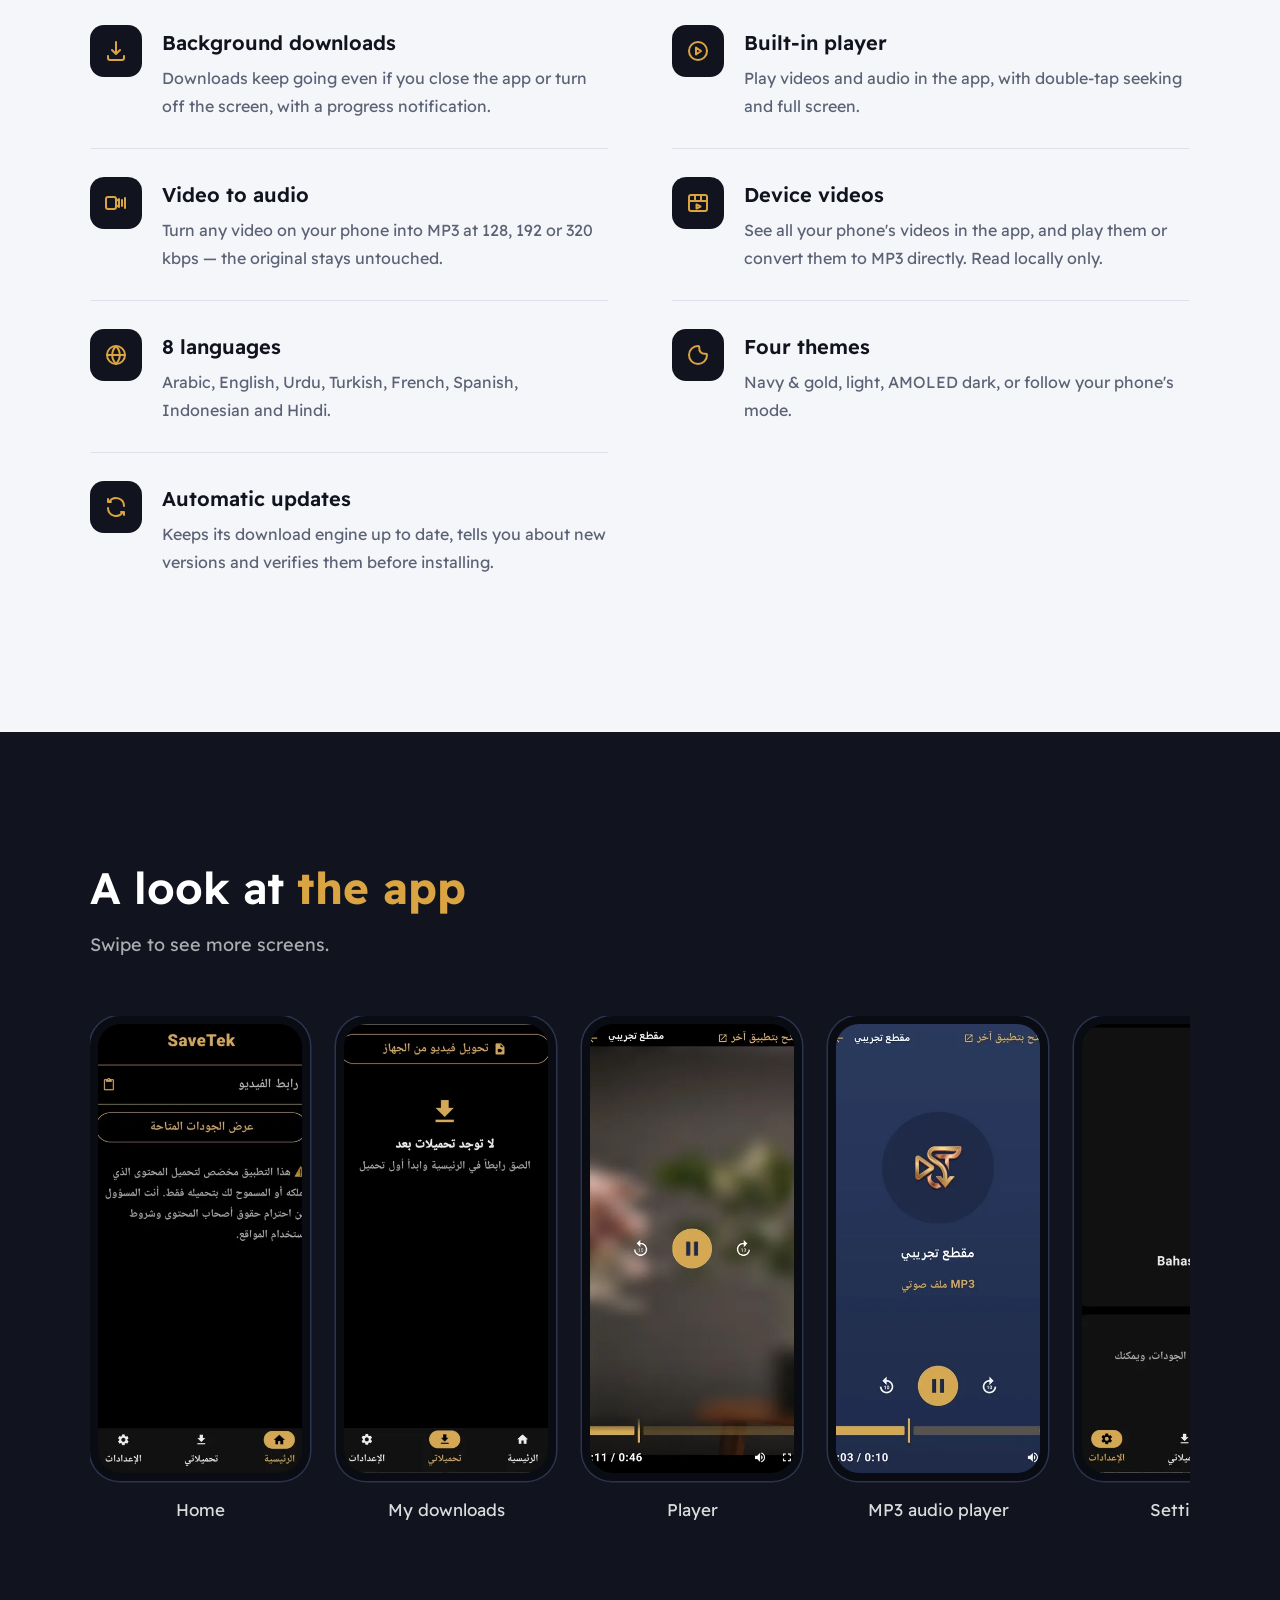
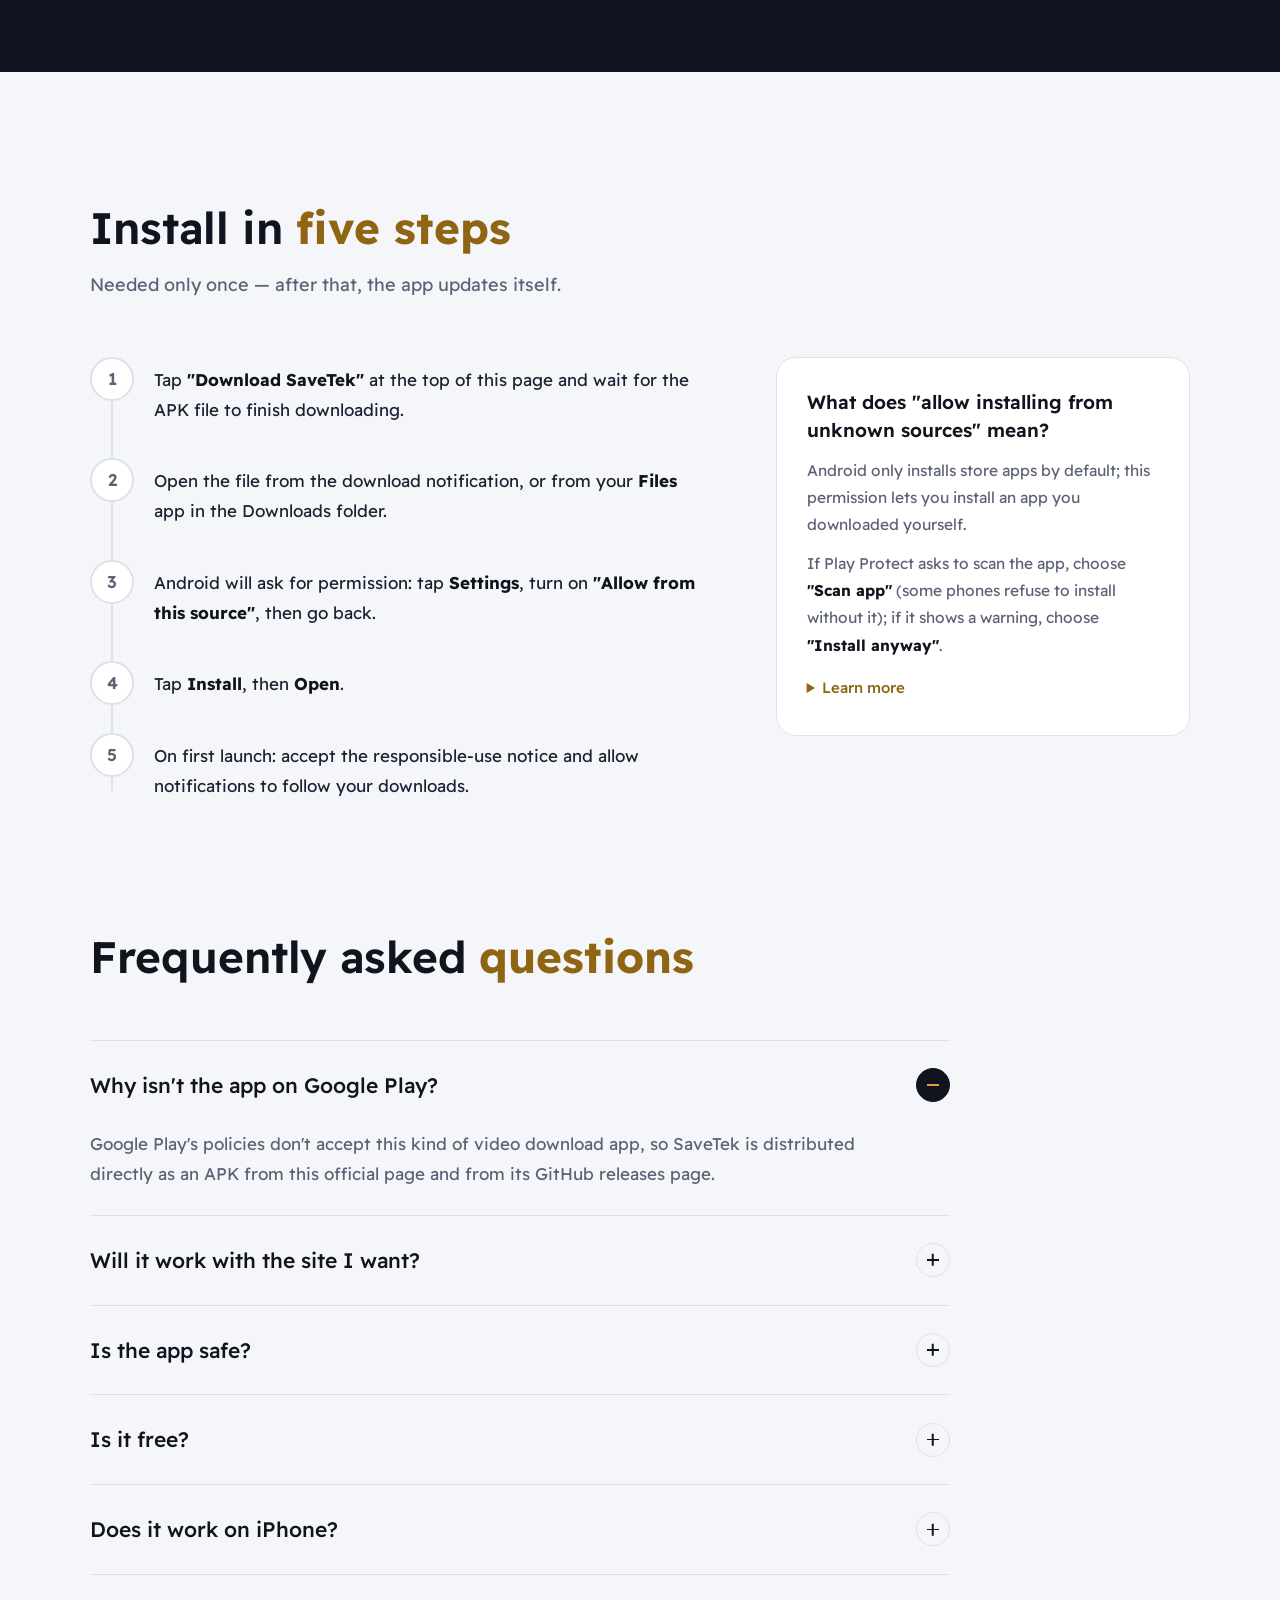
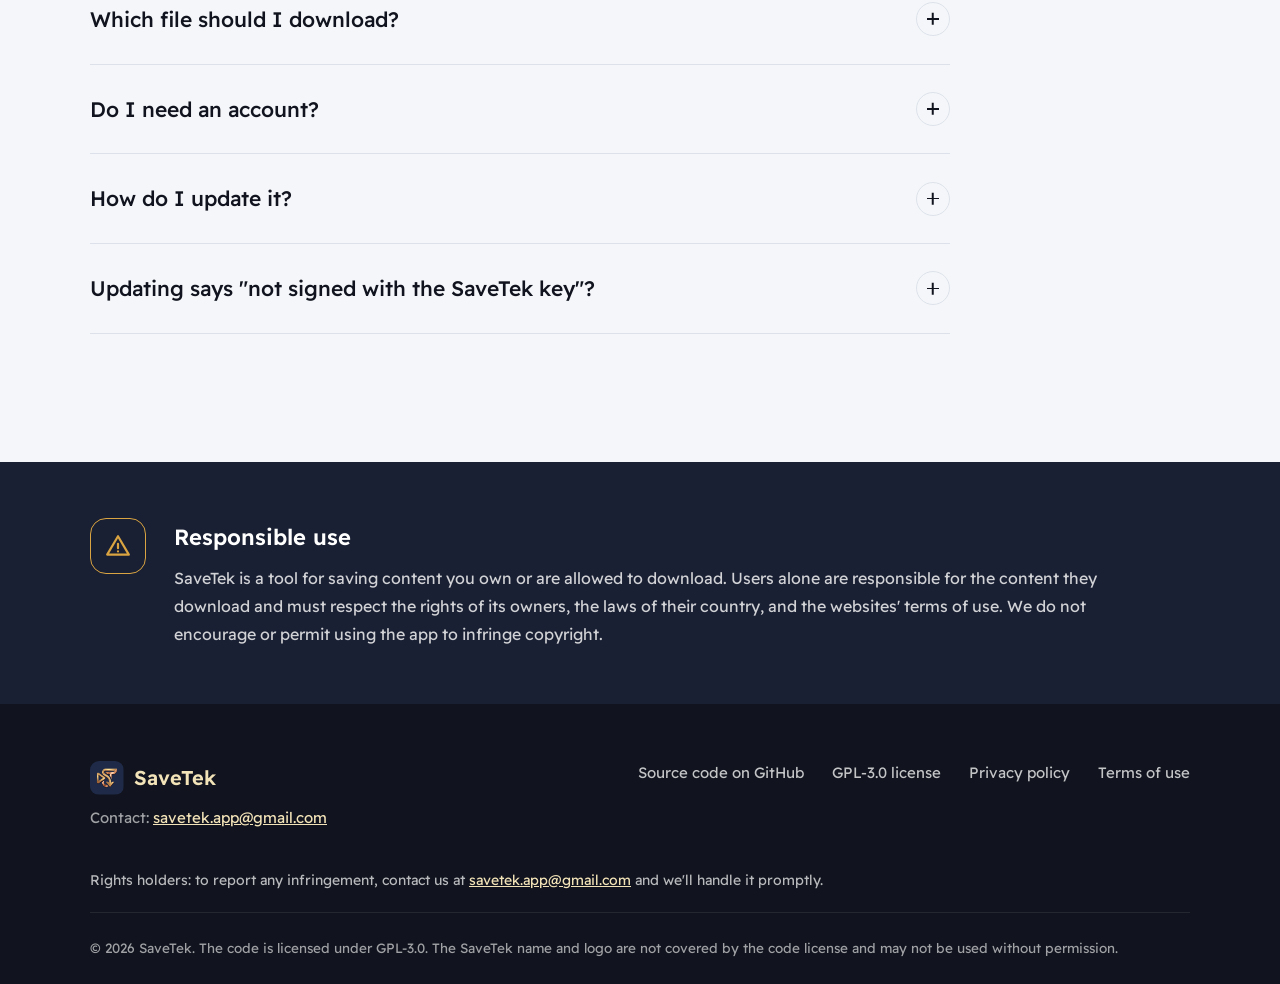
==== commit e8418d90: "Site: choose "Scan app" when Play Protect asks (confirmed on Galaxy Note 9, Android 10) Co-Authored-" ====
--- a/docs/index.html
+++ b/docs/index.html
@@ -481,7 +481,7 @@
       <aside class="side-note rv">
         <h3><span class="ar">ما معنى "السماح بالتثبيت من مصادر غير معروفة"؟</span><span class="en">What does "allow installing from unknown sources" mean?</span></h3>
         <p><span class="ar">أندرويد يسمح افتراضياً بالتثبيت من المتجر فقط، وهذا الإذن يسمح لك بتثبيت تطبيق حمّلته بنفسك.</span><span class="en">Android only installs store apps by default; this permission lets you install an app you downloaded yourself.</span></p>
-        <p><span class="ar">إذا ظهر تحذير من حماية Play فاختر <strong>"التثبيت على أي حال"</strong>.</span><span class="en">If Play Protect shows a warning, choose <strong>"Install anyway"</strong>.</span></p>
+        <p><span class="ar">إذا سألتك حماية Play عن فحص التطبيق فاختر <strong>"فحص التطبيق"</strong> (بعض الجوالات ترفض التثبيت بدونه)، وإذا ظهر تحذير فاختر <strong>"التثبيت على أي حال"</strong>.</span><span class="en">If Play Protect asks to scan the app, choose <strong>"Scan app"</strong> (some phones refuse to install without it); if it shows a warning, choose <strong>"Install anyway"</strong>.</span></p>
         <details class="more">
           <summary><span class="ar">اعرف أكثر</span><span class="en">Learn more</span></summary>
           <p><span class="ar">الإذن يُعطى فقط للتطبيق الذي فتحت منه الملف (مثل المتصفح أو مدير الملفات)، ويمكنك إطفاؤه بعد التثبيت. ويظهر تحذير حماية Play لأن التطبيق ليس في المتجر، فاختر "التثبيت على أي حال" فقط إذا حمّلته من هذه الصفحة الرسمية أو من صفحة الإصدارات.</span><span class="en">The permission is given only to the app you opened the file from (such as your browser or file manager), and you can turn it off after installing. Play Protect warns because the app isn't in the store — choose "Install anyway" only if you downloaded it from this official page or the releases page.</span></p>
